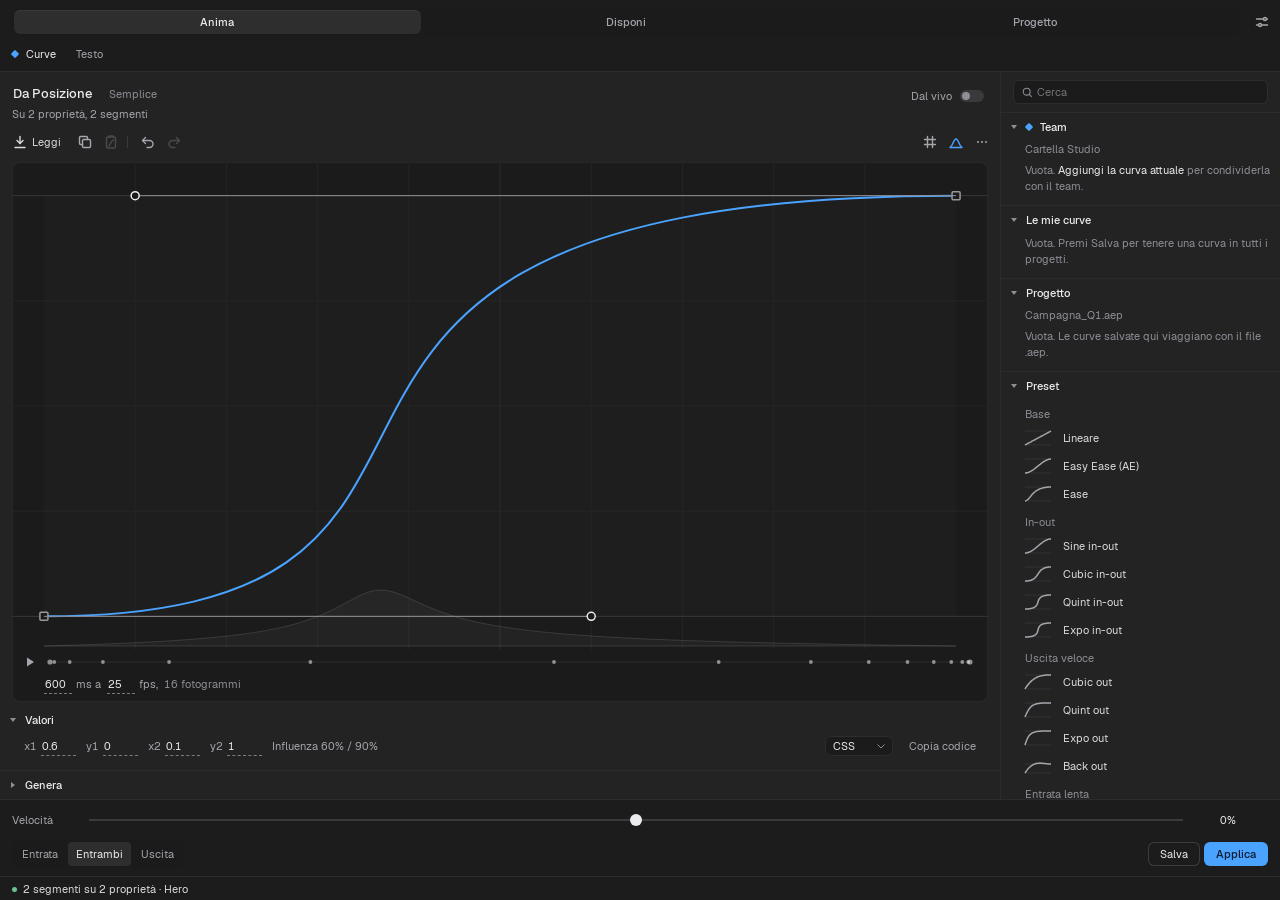
==== panel.html @ 7827f0fb "Motion Tools 2.35.0: sorgente nel repository e release automatica - Sorgente completo del pannello (" ====
<!DOCTYPE html>
<html lang="it">
<head>
  <meta charset="utf-8">
  <meta name="viewport" content="width=device-width, initial-scale=1">
  <title>Motion Tools</title>
  <link rel="stylesheet" href="css/style.css">
</head>
<body>
  <div class="app no-keys no-layers an-none" id="app">

    <!-- Schede -->
    <header class="topbar">
    <div class="groupseg" role="tablist" aria-label="Gruppi di strumenti">
      <button type="button" role="tab" data-gsel="anima">Anima</button>
      <button type="button" role="tab" data-gsel="disponi">Disponi</button>
      <button type="button" role="tab" data-gsel="progetto">Progetto</button>
    </div>
    <button class="ibtn tsettings" type="button" data-act="settings" aria-label="Impostazioni e aggiornamenti" data-tip="Impostazioni e aggiornamenti"><svg viewBox="0 0 16 16"><path d="M2.5 5h7M12.5 5h1M2.5 11h2M7.5 11h6"/><circle class="ring" cx="11" cy="5" r="1.5"/><circle class="ring" cx="6" cy="11" r="1.5"/></svg></button>
    </header>
    <nav class="tabs subtabs" role="tablist">
      <button class="tab is-on" role="tab" data-view="curve" data-group="anima" data-tip="Curve di easing: disegna, salva e applica ai keyframe"><svg viewBox="0 0 16 16" aria-hidden="true"><path d="M2.5 13.5C6 13.5 6.5 2.5 13.5 2.5"/><circle cx="2.5" cy="13.5" r="1.2"/><circle cx="13.5" cy="2.5" r="1.2"/></svg><span>Curve</span></button>
      <button class="tab" role="tab" data-view="text" data-group="anima" data-tip="Animazioni del testo: preset dal vivo da scegliere e modificare"><svg viewBox="0 0 16 16" aria-hidden="true"><path d="M3 3.5h10M8 3.5v10M6 13.5h4"/></svg><span>Testo</span></button>
      <button class="tab tab-lib" role="tab" data-view="library" data-group="anima" data-tip="Le tue curve, quelle del progetto e i preset"><svg viewBox="0 0 16 16" aria-hidden="true"><rect x="2.5" y="2.5" width="3" height="11" rx=".6"/><rect x="6.5" y="2.5" width="3" height="11" rx=".6"/><path d="m11 3.2 2.6-.7 2 10.6-2.6.6z"/></svg><span>Libreria</span></button>
      <button class="tab" role="tab" data-view="align" data-group="disponi" data-tip="Punto di ancoraggio, allineamento e distribuzione"><svg viewBox="0 0 16 16" aria-hidden="true"><path d="M2.5 2v12"/><rect x="5" y="3.5" width="8.5" height="3" rx=".6"/><rect x="5" y="9.5" width="5" height="3" rx=".6"/></svg><span>Allinea</span></button>
      <button class="tab" role="tab" data-view="utility" data-group="disponi" data-tip="Righello e misure tra i layer"><svg viewBox="0 0 16 16" aria-hidden="true"><path d="M2.5 10.5 10.5 2.5l3 3-8 8z"/><path d="M5 8l1.2 1.2M7 6l1.2 1.2M9 4l1.2 1.2"/></svg><span>Utility</span></button>
      <button class="tab" role="tab" data-view="repeat" data-group="disponi" data-tip="Ripeti un layer in linea, griglia o cerchio, con falloff e stagger"><svg viewBox="0 0 16 16" aria-hidden="true"><rect x="2.5" y="2.5" width="4" height="4" rx=".8"/><rect x="9.5" y="2.5" width="4" height="4" rx=".8"/><rect x="2.5" y="9.5" width="4" height="4" rx=".8"/><rect x="9.5" y="9.5" width="4" height="4" rx=".8"/></svg><span>Cloner</span></button>
      <button class="tab" role="tab" data-view="audit" data-group="progetto" data-tip="Analisi della timeline: dove si concentrano keyframe e movimento"><svg viewBox="0 0 16 16" aria-hidden="true"><path d="M2.5 13.5h11"/><path d="M4.5 11V8M8 11V4M11.5 11V6.5"/></svg><span>Analisi</span></button>
      <button class="tab" role="tab" data-view="notes" data-group="progetto" data-tip="Note sulla timeline, con la firma di chi le scrive"><svg viewBox="0 0 16 16" aria-hidden="true"><path d="M3.5 2.5h9v8l-3 3h-6z"/><path d="M9.5 13.5v-3h3M6 6h4M6 8.5h2.5"/></svg><span>Note</span></button>
      <button class="tab" role="tab" data-view="team" data-group="progetto" data-tip="Libreria condivisa con il team: palette, animazioni di testo, curve e liste"><svg viewBox="0 0 16 16" aria-hidden="true"><circle cx="6" cy="5.5" r="2.2"/><path d="M2 13.5c.4-2.4 2-3.6 4-3.6s3.6 1.2 4 3.6"/><circle cx="11.5" cy="6" r="1.7"/><path d="M11 9.6c1.6 0 2.7 1 3 3"/></svg><span>Team</span></button>
    </nav>
    <div class="updbanner" id="updBanner" role="status" hidden>
      <div class="updtext"><strong id="updTitle"></strong><span id="updSub"></span></div>
      <button class="btn ghost" id="updLater" type="button">Dopo</button>
      <button class="btn primary" id="updGo" type="button">Ricarica</button>
    </div>

    <main class="body">

      <!-- ============================================================ CURVE -->
      <section class="view view-curve is-on" data-view="curve">
        <div class="chead">
          <div class="chead-txt">
            <div class="chead-name"><input class="curvename" id="curveName" value="Nuova curva" aria-label="Nome della curva" spellcheck="false" data-tip="Nome della curva"><span class="kind" id="curveKind">Semplice</span></div>
            <div class="chead-sel" id="curveSel">Nessun keyframe selezionato</div>
          </div>
          <button class="ibtn toggle livesw" role="switch" data-act="live" data-tip="Dal vivo: mentre modifichi la curva, i keyframe selezionati cambiano subito, senza premere Applica" aria-pressed="false"><span>Dal vivo</span><i class="switch" aria-hidden="true"></i></button>
        </div>
        <div class="cbar">
          <button class="ibtn ibtn-label" data-act="read" data-tip="Leggi la curva dai keyframe selezionati"><svg viewBox="0 0 16 16"><path d="M8 2.5v7"/><path d="m5 6.5 3 3 3-3"/><path d="M3 13.5h10"/></svg><span>Leggi</span></button>
          <button class="ibtn" data-act="copy-keys" data-tip="Copia la curva dai keyframe selezionati"><svg viewBox="0 0 16 16"><rect x="5.5" y="5.5" width="8" height="8" rx="1.2"/><path d="M10.5 5.5V3.7a1.2 1.2 0 0 0-1.2-1.2H3.7a1.2 1.2 0 0 0-1.2 1.2v5.6a1.2 1.2 0 0 0 1.2 1.2h1.8"/></svg></button>
          <button class="ibtn" data-act="paste-keys" data-tip="Incolla sui keyframe selezionati la curva copiata" disabled><svg viewBox="0 0 16 16"><rect x="3.5" y="3" width="9" height="11" rx="1.2"/><path d="M6 3V2h4v1"/><path d="M5.5 12c2 0 2.5-6 5-6"/></svg></button>
          <i class="vsep"></i>
          <button class="ibtn" data-act="undo" data-tip="Annulla nella curva (Cmd+Z dopo un clic nel grafico)"><svg viewBox="0 0 16 16"><path d="M5.5 3.5 2.5 6.5l3 3"/><path d="M3 6.5h6.5a3.5 3.5 0 0 1 0 7H7"/></svg></button>
          <button class="ibtn" data-act="redo" data-tip="Ripeti nella curva"><svg viewBox="0 0 16 16"><path d="m10.5 3.5 3 3-3 3"/><path d="M13 6.5H6.5a3.5 3.5 0 0 0 0 7H9"/></svg></button>
          <span class="grow"></span>
          <button class="ibtn toggle" data-act="snap" data-tip="Aggancia alla griglia" aria-pressed="false"><svg viewBox="0 0 16 16"><path d="M2.5 5.5h11M2.5 10.5h11M5.5 2.5v11M10.5 2.5v11"/></svg></button>
          <button class="ibtn toggle is-on" data-act="speed" data-tip="Mostra il profilo di velocità" aria-pressed="true"><svg viewBox="0 0 16 16"><path d="M2 13.5h12"/><path d="M2.5 13c2-.5 3-8 5.5-8s3.5 7.5 5.5 8"/></svg></button>
          <button class="ibtn" data-act="curve-more" aria-label="Altre azioni sulla curva" data-tip="Incolla da testo, maniglie automatiche, inverti, aiuto"><svg viewBox="0 0 16 16"><circle cx="4" cy="8" r="1"/><circle cx="8" cy="8" r="1"/><circle cx="12" cy="8" r="1"/></svg></button>
          <button class="ibtn help in-more" tabindex="-1" data-tip="Trascina punti e maniglie. Doppio clic sulla curva aggiunge un punto, doppio clic su un punto lo toglie. Alt spezza le maniglie, Shift vincola il movimento, la rotella ingrandisce in verticale."><svg viewBox="0 0 16 16"><circle class="ring" cx="8" cy="8" r="5.75"/><path d="M6.4 6.4a1.7 1.7 0 1 1 2.3 1.6c-.5.2-.7.6-.7 1.1"/><circle cx="8" cy="11.2" r=".7"/></svg></button>
          <button class="ibtn in-more" data-act="paste-curve" data-tip="Incolla curva da testo (JSON di Motion Lab o x1, y1, x2, y2)"><svg viewBox="0 0 16 16"><path d="M6 2.5c-1.5 0-2 .7-2 2v2c0 .9-.5 1.5-1.5 1.5 1 0 1.5.6 1.5 1.5v2c0 1.3.5 2 2 2"/><path d="M10 2.5c1.5 0 2 .7 2 2v2c0 .9.5 1.5 1.5 1.5-1 0-1.5.6-1.5 1.5v2c0 1.3-.5 2-2 2"/></svg></button>
          <button class="ibtn in-more" data-act="smooth" data-tip="Maniglie automatiche"><svg viewBox="0 0 16 16"><path d="M2 12.5c3.5 0 3.5-9 6-9s2.5 9 6 9"/></svg></button>
          <button class="ibtn in-more" data-act="invert" data-tip="Scambia entrata e uscita"><svg viewBox="0 0 16 16"><path d="M2.5 12.5c5 0 6-9 11-9"/><path d="M11 12.5h2.5V10"/><path d="M5 3.5H2.5V6"/></svg></button>
        </div>

        <div class="graphcard">
          <div class="graphwrap">
            <div class="graph-host" id="graph"></div>
            <div class="emptystate" id="emptyCurve">
            <svg viewBox="0 0 40 16" aria-hidden="true"><path class="k" d="M4 8l4-4 4 4-4 4z"/><path class="k" d="M28 8l4-4 4 4-4 4z"/><path class="d" d="M13 8h14"/></svg>
            <strong>Seleziona due o più keyframe</strong>
            <span>nella timeline, sulla stessa proprietà</span>
            <button class="link" data-act="edit-anyway">Disegna comunque</button>
          </div>
          </div>
          <div class="spacing" id="spacing">
            <button class="ibtn" data-act="play" id="playBtn" data-tip="Anteprima del movimento"><svg viewBox="0 0 16 16"><path class="fill" d="M5 3.5v9l7-4.5z"/></svg></button>
            <svg id="spacingSvg" data-tip="Un punto per frame: dove si stringono il movimento rallenta, in arancio supera il valore finale"></svg>
          </div>
          <div class="spacecap">
            <input id="durMs" type="number" min="50" max="10000" step="10" value="600" data-tip="Durata, presa dai keyframe selezionati" aria-label="Durata in millisecondi"><span class="unit">ms a</span>
            <input id="fps" type="number" min="1" max="120" step="1" value="25" data-tip="Frame al secondo" aria-label="Frame al secondo"><span class="unit">fps,</span>
            <span id="frameCount">16 fotogrammi</span>
          </div>
        </div>

        <div class="secs">
          <details class="sec" data-sec="curve" open>
            <summary>Valori</summary>
            <div class="sec-body">
              <div class="inspector" id="inspector"></div>
            </div>
          </details>

          <details class="sec" id="gens" data-sec="gen">
            <summary>Genera</summary>
            <div class="sec-body">
              <div class="seg gen-tabs" role="tablist">
                <button class="chip" data-gen="over" data-tip="Supera di poco il valore finale e torna, una volta sola">Overshoot</button>
                <button class="chip is-on" data-gen="spring" data-tip="Supera il valore finale e oscilla fino a fermarsi">Elastico</button>
                <button class="chip" data-gen="bounce" data-tip="Cade sul valore finale e rimbalza">Rimbalzo</button>
                <button class="chip" data-gen="antic" data-tip="Carica all'indietro, scatta e supera di poco l'arrivo">Anticipo</button>
              </div>
              <div class="gen-body" id="genBody"></div>
            </div>
          </details>
        </div>
      </section>

      <!-- ========================================================== LIBRERIA -->
      <aside class="view view-library" data-view="library">
        <div class="libsearch">
          <svg viewBox="0 0 16 16" aria-hidden="true"><circle cx="7" cy="7" r="4.25"/><path d="m10.25 10.25 3 3"/></svg>
          <input id="search" type="search" placeholder="Cerca" aria-label="Cerca curve">
        </div>
        <div class="libscroll" id="libScroll">
          <details class="libsec brand" id="secBrand" data-sec="lib-brand" open>
            <summary>
              <span class="dot"></span><span class="ltitle" id="brandTitle">Brand</span>
              <button class="ibtn" data-act="brandmenu" data-tip="Libreria, cartella condivisa, blocco"><svg viewBox="0 0 16 16"><circle cx="3.5" cy="8" r="1.1"/><circle cx="8" cy="8" r="1.1"/><circle cx="12.5" cy="8" r="1.1"/></svg></button>
            </summary>
            <p class="libsub" id="brandSub"></p>
            <div class="liblist" id="listBrand"></div>
          </details>
          <details class="libsec" id="secUser" data-sec="lib-user" open>
            <summary>
              <span class="ltitle">Le mie curve</span>
              <button class="ibtn" data-act="usermenu" data-tip="Esporta e importa"><svg viewBox="0 0 16 16"><circle cx="3.5" cy="8" r="1.1"/><circle cx="8" cy="8" r="1.1"/><circle cx="12.5" cy="8" r="1.1"/></svg></button>
            </summary>
            <div class="liblist" id="listUser"></div>
          </details>
          <details class="libsec" id="secProject" data-sec="lib-project" open>
            <summary>
              <span class="ltitle">Progetto</span>
              <button class="ibtn" data-act="projectmenu" data-tip="Opzioni delle curve del progetto"><svg viewBox="0 0 16 16"><circle cx="3.5" cy="8" r="1.1"/><circle cx="8" cy="8" r="1.1"/><circle cx="12.5" cy="8" r="1.1"/></svg></button>
            </summary>
            <p class="libsub" id="projectSub"></p>
            <div class="liblist" id="listProject"></div>
          </details>
          <details class="libsec" id="secPreset" data-sec="lib-preset" open>
            <summary><span class="ltitle">Preset</span></summary>
            <div class="liblist" id="listPreset"></div>
          </details>
        </div>
      </aside>

      <!-- ============================================================ ALLINEA -->
      <section class="view view-align" data-view="align">
        <div class="secs" id="alignWrap">
          <details class="sec needs-layers" data-sec="anchor" open>
            <summary>Punto di ancoraggio</summary>
            <div class="sec-body">
              <div class="anchorgrid" id="anchorGrid" role="group" aria-label="Posizione del punto di ancoraggio"></div>
            </div>
          </details>
          <details class="sec needs-layers" data-sec="align" open>
            <summary>Allinea</summary>
            <div class="sec-body">
              <div class="prow">
                <span class="plabel">Rispetto a</span>
                <div class="seg" id="alignTarget" role="radiogroup">
                  <button data-target="comp" class="is-on" role="radio" data-tip="Bordi e centro della composizione">Composizione</button>
                  <button data-target="selection" role="radio" data-tip="I layer selezionati tra loro">Selezione</button>
                </div>
              </div>
              <div class="prow">
                <span class="plabel">Come gruppo</span>
                <label class="check" data-tip="I layer selezionati si spostano insieme, come un blocco: le distanze tra loro restano uguali. Con Selezione, ogni gruppo salvato fa da blocco"><input type="checkbox" id="alignGroup"><span>Mantieni le distanze</span></label>
              </div>
              <div class="prow">
                <span class="plabel">Gruppi</span>
                <span class="groups" id="groupList"></span>
                <button class="btn sm" data-act="group-new" data-tip="Salva i layer selezionati come gruppo, per riselezionarli e allinearli come un blocco">Crea gruppo</button>
              </div>
              <div class="tools">
                <button class="tbtn" data-align="left" data-tip="Allinea a sinistra"><svg viewBox="0 0 20 20"><path class="g" d="M3.5 2.5v15"/><rect x="6" y="5" width="10" height="3.5" rx=".75"/><rect x="6" y="11.5" width="6" height="3.5" rx=".75"/></svg></button>
                <button class="tbtn" data-align="hcenter" data-tip="Centra in orizzontale"><svg viewBox="0 0 20 20"><path class="g" d="M10 2.5v15"/><rect x="4" y="5" width="12" height="3.5" rx=".75"/><rect x="6.5" y="11.5" width="7" height="3.5" rx=".75"/></svg></button>
                <button class="tbtn" data-align="right" data-tip="Allinea a destra"><svg viewBox="0 0 20 20"><path class="g" d="M16.5 2.5v15"/><rect x="4" y="5" width="10" height="3.5" rx=".75"/><rect x="8" y="11.5" width="6" height="3.5" rx=".75"/></svg></button>
                <i class="vsep"></i>
                <button class="tbtn" data-align="top" data-tip="Allinea in alto"><svg viewBox="0 0 20 20"><path class="g" d="M2.5 3.5h15"/><rect x="5" y="6" width="3.5" height="10" rx=".75"/><rect x="11.5" y="6" width="3.5" height="6" rx=".75"/></svg></button>
                <button class="tbtn" data-align="vcenter" data-tip="Centra in verticale"><svg viewBox="0 0 20 20"><path class="g" d="M2.5 10h15"/><rect x="5" y="4" width="3.5" height="12" rx=".75"/><rect x="11.5" y="6.5" width="3.5" height="7" rx=".75"/></svg></button>
                <button class="tbtn" data-align="bottom" data-tip="Allinea in basso"><svg viewBox="0 0 20 20"><path class="g" d="M2.5 16.5h15"/><rect x="5" y="4" width="3.5" height="10" rx=".75"/><rect x="11.5" y="8" width="3.5" height="6" rx=".75"/></svg></button>
                <i class="vsep"></i>
                <button class="tbtn" data-align="center" data-tip="Centra nella composizione"><svg viewBox="0 0 20 20"><path class="g" d="M10 2.5v15M2.5 10h15"/><rect x="7.25" y="7.25" width="5.5" height="5.5" rx=".5"/></svg></button>
              </div>
            </div>
          </details>
          <details class="sec needs-layers" data-sec="dist" open>
            <summary>Distribuisci</summary>
            <div class="sec-body">
              <div class="tools">
                <button class="tbtn" data-dist="h" data-tip="Stessa distanza orizzontale tra i centri (almeno tre layer)"><svg viewBox="0 0 20 20"><path class="g" d="M2.5 3v14M17.5 3v14"/><rect x="5" y="6" width="2.5" height="8" rx=".6"/><rect x="8.75" y="6" width="2.5" height="8" rx=".6"/><rect x="12.5" y="6" width="2.5" height="8" rx=".6"/></svg></button>
                <button class="tbtn" data-dist="v" data-tip="Stessa distanza verticale tra i centri (almeno tre layer)"><svg viewBox="0 0 20 20"><path class="g" d="M3 2.5h14M3 17.5h14"/><rect x="6" y="5" width="8" height="2.5" rx=".6"/><rect x="6" y="8.75" width="8" height="2.5" rx=".6"/><rect x="6" y="12.5" width="8" height="2.5" rx=".6"/></svg></button>
              </div>
            </div>
          </details>
          <details class="sec" data-sec="guides" open>
            <summary>Guide</summary>
            <div class="sec-body" id="gBody"></div>
          </details>
        </div>
        <div class="emptystate" id="emptyAlign">
          <svg viewBox="0 0 40 16" aria-hidden="true"><rect class="d" x="9" y="2" width="22" height="12" rx="1.5"/><circle class="k" cx="20" cy="8" r="2"/></svg>
          <strong>Seleziona uno o più layer</strong>
        </div>
      </section>

      <!-- ============================================================ UTILITY -->
      <section class="view view-utility" data-view="utility">
        <div class="secs" id="utilWrap">
          <details class="sec" data-sec="cartelle" open>
            <summary>Cartelle NEW e OLD</summary>
            <div class="sec-body">
              <div class="prow">
                <span class="plabel">Vecchia</span>
                <span class="pval"><input id="consOld" type="text" value="OLD" data-tip="Nome della cartella da svuotare"></span>
              </div>
              <div class="prow">
                <span class="plabel">Nuova</span>
                <span class="pval"><input id="consNew" type="text" value="NEW" data-tip="Nome della cartella dove portare gli elementi"></span>
              </div>
              <p class="hint">Sposta nella cartella nuova gli elementi usati dalla comp attiva, anche dentro le precomp, che si trovano nella vecchia. Non cancella niente: la vecchia la elimini tu.</p>
              <div class="btnrow"><button class="btn" data-act="consolida">Sposta gli elementi</button></div>
            </div>
          </details>
          <details class="sec needs-layers" data-sec="comp" open>
            <summary>Composizione</summary>
            <div class="sec-body">
              <div class="prow">
                <span class="plabel">Margine</span>
                <span class="pval"><input id="fitMargin" type="number" min="0" max="2000" step="1" value="0" data-tip="Spazio in più attorno al contenuto"><span class="unit">px</span></span>
              </div>
              <div class="prow">
                <span class="plabel">Keyframe</span>
                <label class="check" data-tip="Con un layer: posizione, scala, rotazione e opacità restano sul layer della precomposizione nella composizione, il contenuto dentro resta fermo e centrato"><input type="checkbox" id="precompOuter"><span>Sul layer della precomposizione</span></label>
              </div>
              <div class="btnrow">
                <button class="btn" data-act="precomp-fit" data-tip="Sposta i layer selezionati con i loro keyframe in una precomposizione grande quanto il contenuto, per tutta la durata dell'animazione. Nella composizione non si sposta nulla">Precomponi e ritaglia</button>
                <button class="btn" data-act="comp-fit" data-tip="Ridimensiona la composizione attorno ai layer selezionati, come sono in questo frame. Tutti i layer si spostano insieme, così nulla cambia posizione rispetto al contenuto">Adatta la composizione</button>
              </div>
            </div>
          </details>
          <details class="sec needs-layers" data-sec="ruler" open>
            <summary>Righello</summary>
            <div class="sec-body">
              <div class="ruler"><svg id="rulerSvg" role="img" aria-label="Schema delle distanze"></svg></div>
              <div class="rulerdata" id="rulerData"></div>
            </div>
          </details>
          <details class="sec" data-sec="copy" open>
            <summary>Copia e incolla</summary>
            <div class="sec-body" id="cpBody"></div>
          </details>
          <details class="sec" data-sec="offset" open>
            <summary>Sposta animazione</summary>
            <div class="sec-body" id="ofBody"></div>
          </details>
          <details class="sec" data-sec="stagger" open>
            <summary>Sfalsa layer</summary>
            <div class="sec-body" id="stBody"></div>
          </details>
          <details class="sec" data-sec="lists" open>
            <summary>Liste</summary>
            <div class="sec-body" id="liBody"></div>
          </details>
        </div>
        <div class="emptystate" id="emptyUtil">
          <svg viewBox="0 0 40 16" aria-hidden="true"><rect class="k" x="2" y="4" width="8" height="8" rx="1"/><rect class="k" x="30" y="4" width="8" height="8" rx="1"/><path class="d" d="M12 8h16"/></svg>
          <strong>Seleziona uno o due layer</strong>
          <span>due per lo spazio tra loro, uno per i bordi</span>
        </div>
      </section>

      <!-- ============================================================= REPEAT -->
      <section class="view view-repeat" data-view="repeat">
        <div class="secs" id="repWrap">

          <!-- Nuovo Cloner: si apre quando sono selezionati dei layer -->
          <div id="repCreate">
            <details class="sec" data-sec="rep-new" open>
              <summary>Nuovo Cloner</summary>
              <div class="sec-body" id="repNewBody"></div>
            </details>
            <div class="actionrow"><button class="btn primary" data-act="rep-create" data-tip="Crea il controllo e le copie dei layer selezionati">Crea Cloner</button></div>
          </div>

          <!-- Modifica: si apre quando è selezionato un Cloner o una sua copia -->
          <div id="repEdit" hidden>
            <div class="rephead">
              <svg viewBox="0 0 16 16" aria-hidden="true"><rect x="2" y="2" width="5" height="5" rx="1"/><rect x="9" y="2" width="5" height="5" rx="1" opacity=".6"/><rect x="2" y="9" width="5" height="5" rx="1" opacity=".6"/><rect x="9" y="9" width="5" height="5" rx="1" opacity=".3"/></svg>
              <strong id="repName">Cloner</strong>
              <span class="repmeta" id="repMeta"></span>
              <span class="grow"></span>
              <button class="ibtn" data-act="rep-refresh" data-tip="Rileggi il Cloner da After Effects"><svg viewBox="0 0 16 16"><path d="M12.5 8a4.5 4.5 0 1 1-1.3-3.2M12.5 2.5v3h-3"/></svg></button>
              <button class="btn sm" data-act="rep-new" data-tip="Crea un altro Cloner dai layer selezionati">Nuovo</button>
              <button class="btn sm" data-act="rep-recipe" data-tip="Animazioni pronte: cascata, pop casuale, onda, anello 3D">Animazioni</button>
              <button class="ibtn" data-act="rep-menu" data-tip="Seleziona controllo o copie, elimina"><svg viewBox="0 0 16 16"><circle cx="3.5" cy="8" r="1.1"/><circle cx="8" cy="8" r="1.1"/><circle cx="12.5" cy="8" r="1.1"/></svg></button>
            </div>
            <details class="sec" data-sec="rep-dist" open>
              <summary>Distribuzione</summary>
              <div class="sec-body" id="repDistBody"></div>
            </details>
            <details class="sec" data-sec="rep-fall" open>
              <summary>Falloff
                <span class="grow"></span>
                <button class="ibtn sm" data-act="rep-add-fall" data-tip="Aggiungi un falloff alla composizione"><svg viewBox="0 0 16 16"><path d="M8 3.5v9M3.5 8h9"/></svg></button>
              </summary>
              <div class="sec-body" id="repFallBody"></div>
            </details>
            <details class="sec" data-sec="rep-lists" open>
              <summary>Colori e testi</summary>
              <div class="sec-body" id="repListBody"></div>
            </details>
            <details class="sec" data-sec="rep-beh" open>
              <summary>Comportamenti
                <span class="grow"></span>
                <button class="ibtn sm" data-act="rep-add-beh" data-tip="Aggiungi un comportamento: Stagger, Casuale, Rumore, Oscillatore, Valore o Lista"><svg viewBox="0 0 16 16"><path d="M8 3.5v9M3.5 8h9"/></svg></button>
              </summary>
              <div class="sec-body" id="repBehBody"></div>
            </details>
            <details class="sec" data-sec="rep-tr">
              <summary>Trasforma</summary>
              <div class="sec-body" id="repTrBody"></div>
            </details>
            <details class="sec" data-sec="rep-src">
              <summary>Input</summary>
              <div class="sec-body" id="repSrcBody"></div>
            </details>
          </div>
        </div>
        <div class="emptystate" id="emptyRepeat">
          <svg viewBox="0 0 40 16" aria-hidden="true"><rect class="k" x="3" y="4" width="8" height="8" rx="1"/><rect class="k o2" x="16" y="4" width="8" height="8" rx="1"/><rect class="k o3" x="29" y="4" width="8" height="8" rx="1"/></svg>
          <strong>Seleziona i layer da ripetere</strong>
          <span>o il controllo di un Cloner per modificarlo</span>
        </div>
      </section>

      <!-- =========================================================== ANALISI -->
      <section class="view view-audit" data-view="audit">
        <div class="anhead">
          <strong id="anComp">Analisi della timeline</strong>
          <span class="repmeta" id="anMeta"></span>
          <span class="grow"></span>
          <button class="btn sm" data-act="analyze" data-tip="Rianalizza la composizione attiva">Aggiorna</button>
        </div>
        <div class="secs" id="anWrap">
          <details class="sec" data-sec="an-chart" open>
            <summary>Ritmo</summary>
            <div class="sec-body">
              <div class="chart" id="anChart"><svg id="anSvg" role="img" aria-label="Keyframe e movimento nel tempo"></svg><div class="chart-tip" id="anTip" hidden></div></div>
              <div class="legend2"><span><i class="lk"></i>Keyframe</span><span><i class="lm"></i>Movimento</span><span class="faint">Clic sul grafico per spostare l'indicatore del tempo</span></div>
            </div>
          </details>
          <details class="sec" data-sec="an-stats" open>
            <summary>Panoramica</summary>
            <div class="sec-body"><div class="stats" id="anStats"></div></div>
          </details>
          <details class="sec" data-sec="an-peaks" open>
            <summary>Momenti più intensi</summary>
            <div class="sec-body"><div class="list" id="anPeaks"></div></div>
          </details>
          <details class="sec" data-sec="an-layers" open>
            <summary>Layer più animati</summary>
            <div class="sec-body"><div class="list" id="anLayers"></div></div>
          </details>
          <details class="sec" data-sec="an-ease" open>
            <summary>Easing</summary>
            <div class="sec-body">
              <div id="anEase"></div>
              <div class="btnrow"><button class="btn" data-act="select-linear" data-tip="Seleziona nella timeline i keyframe lineari, per sistemarli con una curva">Seleziona i lineari</button></div>
            </div>
          </details>
        </div>
        <div class="emptystate" id="emptyAn">
          <svg viewBox="0 0 40 16" aria-hidden="true"><path class="d" d="M2 14h36"/><rect class="k" x="5" y="9" width="3" height="5"/><rect class="k" x="11" y="5" width="3" height="9"/><rect class="k o2" x="17" y="7" width="3" height="7"/><rect class="k" x="23" y="2" width="3" height="12"/><rect class="k o3" x="29" y="10" width="3" height="4"/></svg>
          <strong>Apri una composizione</strong>
          <span>e premi Aggiorna per analizzarla</span>
        </div>
      </section>
      <!-- ============================================================= TESTO -->
      <section class="view view-text" data-view="text">
        <div class="anhead">
          <strong id="txSel">Seleziona un layer di testo</strong>
          <span class="grow"></span>
          <button class="btn sm" data-act="tx-fromlayer" data-tip="Salva come preset l’animazione del layer selezionato, anche se l’hai fatta a mano in After Effects">Salva come preset</button>
          <button class="btn sm" data-act="tx-import" data-tip="Carica un’animazione da un file .json, anche una che ti ho preparato">Importa</button>
          <button class="btn sm" data-act="tx-remove" data-tip="Toglie l’animazione di Motion Tools dai layer di testo selezionati">Togli</button>
          <button class="btn sm primary" data-act="tx-apply" data-tip="Applica l’animazione ai layer di testo selezionati">Applica</button>
        </div>
        <div class="secs" id="txWrap">
          <details class="sec" data-sec="tx-gal" open>
            <summary>Animazioni</summary>
            <div class="sec-body" id="txGal"></div>
          </details>
          <details class="sec" data-sec="tx-edit" open>
            <summary>Modifica <span class="faint" id="txEditName"></span></summary>
            <div class="sec-body" id="txEdit"><p class="hint">Scegli un’animazione qui sopra per modificarla.</p></div>
          </details>
        </div>
      </section>

      <!-- ============================================================== NOTE -->
      <section class="view view-notes" data-view="notes">
        <div class="secs" id="ntWrap">
          <details class="sec" data-sec="nt-rhythm" open>
            <summary>Ritmo della comp</summary>
            <div class="sec-body">
              <div class="chart ntchart"><svg id="ntSvg" role="img" aria-label="Ritmo della composizione con marcatori collegati e note"></svg><p class="ntempty">Premi Aggiorna per leggere il ritmo della comp.</p></div>
              <div class="legend2"><span><i class="lk"></i>Keyframe</span><span><i class="lm"></i>Movimento</span><span><i class="ln"></i>Note</span><span class="grow"></span><button class="btn sm ghost" data-act="analyze" data-tip="Rileggi keyframe e movimento della comp aperta">Aggiorna</button></div>
            </div>
          </details>
          <details class="sec" data-sec="nt-new" open>
            <summary>Nuova nota</summary>
            <div class="sec-body" id="ntNew"></div>
          </details>
          <details class="sec" data-sec="nt-sync" open>
            <summary>Marcatori collegati</summary>
            <div class="sec-body">
              <label class="check" data-tip="Spento di default: con l’opzione accesa, le comp nuove dentro la principale ricevono i marcatori da sole. Con molte comp può rallentare After Effects, quindi conviene tenerla spenta e usare Riallinea quando serve."><input type="checkbox" id="syncAutoOn"><span>Aggiungi in automatico alle comp nuove</span></label>
              <div id="ntSync"></div>
            </div>
          </details>
          <details class="sec" data-sec="nt-list" open>
            <summary>Note <span class="faint" id="ntCount"></span></summary>
            <div class="sec-body" id="ntList"></div>
          </details>
        </div>
      </section>

      <!-- ============================================================== TEAM -->
      <section class="view view-team" data-view="team">
        <div class="anhead">
          <strong id="tmName">Team</strong>
          <span class="repmeta" id="tmFolder"></span>
          <span class="grow"></span>
          <button class="btn sm" data-act="tm-folder" data-tip="Scegli la cartella condivisa (Drive, Dropbox, server) dove il team tiene la libreria">Cartella…</button>
          <button class="ibtn" data-act="tm-menu" data-tip="Altre azioni"><svg viewBox="0 0 16 16"><circle cx="3.5" cy="8" r="1.1"/><circle cx="8" cy="8" r="1.1"/><circle cx="12.5" cy="8" r="1.1"/></svg></button>
        </div>
        <div class="secs" id="tmWrap">
          <details class="sec" data-sec="tm-colors" open><summary>Palette</summary><div class="sec-body" id="tmColors"></div></details>
          <details class="sec" data-sec="tm-text" open><summary>Animazioni di testo</summary><div class="sec-body" id="tmText"></div></details>
          <details class="sec" data-sec="tm-curves" open><summary>Curve</summary><div class="sec-body" id="tmCurves"></div></details>
          <details class="sec" data-sec="tm-lists" open><summary>Liste</summary><div class="sec-body" id="tmLists"></div></details>
        </div>
      </section>
    </main>

    <!-- ============================================== AZIONI SUI KEYFRAME -->
    <footer class="foot">
      <div class="prow speedbar is-disabled" id="speedbar">
        <span class="plabel" data-tip="Tutto a sinistra: velocità costante (curva lineare). Al centro: l'easing di partenza. Tutto a destra: centro più rapido possibile. I keyframe non si spostano e non se ne creano">Velocità</span>
        <div class="speedtrack">
          <span class="speedzero"></span>
          <span class="speedfill" id="speedFill"></span>
          <input id="speed" type="range" min="-100" max="100" step="5" value="0" disabled>
        </div>
        <output id="speedOut" class="speedout">0%</output>
        <button class="ibtn sm speedreset" data-act="speed-reset" data-tip="Torna all'easing di partenza"><svg viewBox="0 0 16 16"><path d="M3 8a5 5 0 1 0 1.5-3.5"/><path d="M3 2.5v3h3"/></svg></button>
      </div>
      <p class="speednote" id="speedNote"></p>
      <div class="applyrow">
        <div class="seg" id="modeSeg" role="radiogroup" aria-label="Lato dell'easing">
          <button data-mode="in" role="radio" data-tip="Solo l'arrivo sul keyframe">Entrata</button>
          <button data-mode="both" role="radio" class="is-on" data-tip="Partenza e arrivo">Entrambi</button>
          <button data-mode="out" role="radio" data-tip="Solo la partenza dal keyframe">Uscita</button>
        </div>
        <span class="grow"></span>
        <div class="savebtns">
          <button class="btn" data-act="save-user" data-tip="Salva nelle mie curve">Salva</button>

        </div>
        <button class="btn primary" data-act="apply" data-tip="Applica ai keyframe selezionati (Invio)">Applica</button>
      </div>
    </footer>

    <!-- Barra di stato, come il pannello Info -->
    <div class="status" id="status">
      <span class="selinfo" id="selinfo">Nessun keyframe selezionato</span>
      <span class="toast" id="toast" role="status" aria-live="polite"></span>
    </div>

    <div class="tip" id="tip" role="tooltip" hidden></div>
    <div class="menu" id="menu" role="menu" hidden></div>
    <div class="modal" id="modal" hidden></div>
  </div>

  <script src="js/build.js"></script>
  <script src="js/CSInterface.js"></script>
  <script src="js/core.js"></script>
  <script src="js/editor.js"></script>
  <script src="js/update.js"></script>
  <script src="js/app.js"></script>
</body>
</html>
---- css/style.css ----
/*
 * Motion Tools · interfaccia
 * Pensata per stare accanto ai pannelli di After Effects: stessi grigi, stessa
 * densità, valori blu trascinabili, sezioni a scomparsa come in Controlli effetti.
 * I grigi vengono ricalcolati da app.js sul tema reale dell'utente.
 */

@font-face { font-family: "Geist"; src: url("fonts/Geist-Regular.woff2") format("woff2"); font-weight: 400; font-display: block; }
@font-face { font-family: "Geist"; src: url("fonts/Geist-Medium.woff2") format("woff2"); font-weight: 500 700; font-display: block; }

:root {
  --bg: #232323;          /* fondo del pannello (ricalcolato sul tema di After Effects) */
  --bar: #1c1c1c;         /* barra in alto, fascia delle azioni, barra di stato */
  --well: #1b1b1b;        /* campi, grafico, aree incassate */
  --raised: #2e2e2e;      /* selezione e superfici sopra il fondo */
  --hover: #2a2a2a;       /* righe al passaggio */
  --line: #3a3a3a;        /* bordi */
  --line-soft: #2c2c2c;   /* separatori */
  --text: #dcdce0;
  --strong: #ececef;
  --muted: #a5a5ad;
  --faint: #8e8e97;

  /* Un solo accento: selezione, keyframe, curva, azione principale. #4aa3ff su ogni fondo del pannello
     resta sopra 5:1; il testo sull'accento e' scuro (6,6:1), mai bianco. */
  --accent: #4aa3ff;
  --accent-hi: #6cb8ff;
  --on-accent: #0c1a2e;
  --hot: #ececef;         /* valori trascinabili: bianchi con la sottolineatura tratteggiata */
  --curve: #4aa3ff;
  --curve-soft: rgba(74, 163, 255, 0.14);
  --brand: #4aa3ff;
  --brand-soft: rgba(74, 163, 255, 0.12);
  --over: #e8a35a;
  --danger: #ef6a63;
  --ok: #6fbf8f;

  --r: 6px;
  --row: 24px;
  --font: "Geist", -apple-system, BlinkMacSystemFont, "Segoe UI", system-ui, sans-serif;
  color-scheme: dark;
}

* { box-sizing: border-box; }
html, body { margin: 0; height: 100%; background: var(--bg); color: var(--text); }
body {
  font: 11px/16px var(--font);
  font-variant-numeric: tabular-nums;
  -webkit-font-smoothing: antialiased;
  overflow: hidden;
  user-select: none;
  cursor: default;
}
button, input, select, textarea { font: inherit; color: inherit; }
button { cursor: default; }
:focus { outline: none; }
:focus-visible { outline: 1px solid var(--accent-hi); outline-offset: 0; }
h2, h3, p { margin: 0; }
svg { display: block; }
[hidden] { display: none !important; }
.grow { flex: 1 1 auto; }
.vsep { width: 1px; height: 14px; background: var(--line); margin: 0 3px; flex: none; }

/* ------------------------------------------------------------- struttura -- */

.app {
  height: 100vh;
  display: grid;
  grid-template-rows: auto minmax(0, 1fr) auto auto;
  grid-template-columns: minmax(0, 1fr);
}

/* Schede: testo semplice, sottolineatura sulla scheda attiva */
.tabs {
  display: flex; gap: 0; padding: 0 6px;
  border-bottom: 1px solid var(--line-soft);
  overflow-x: auto; scrollbar-width: none;
}
.tabs::-webkit-scrollbar { display: none; }
.tab {
  position: relative; flex: none; display: inline-flex; align-items: center; gap: 5px;
  background: none; border: 0; padding: 7px 9px 6px;
  color: var(--muted);
}
.tab svg { width: 14px; height: 14px; flex: none; fill: none; stroke: currentColor; stroke-width: 1.3; stroke-linecap: round; stroke-linejoin: round; opacity: .85; }
.tab.is-on svg { opacity: 1; color: var(--accent); }
/* Pannello stretto: restano le icone, il nome compare passandoci sopra */
.tabs.compact .tab { padding: 7px 8px 6px; }
.tabs.compact .tab span { display: none; }
.tabs.compact .tab.is-on span { display: inline; }
.tabs.fade-r { -webkit-mask-image: linear-gradient(90deg, #000 calc(100% - 24px), transparent); }
.tabs.fade-l { -webkit-mask-image: linear-gradient(90deg, transparent, #000 24px); }
.tabs.fade-l.fade-r { -webkit-mask-image: linear-gradient(90deg, transparent, #000 24px, #000 calc(100% - 24px), transparent); }
.groups { display: inline-flex; flex-wrap: wrap; gap: 4px; flex: 1; min-width: 0; }
.gchip { background: var(--well); border: 1px solid #3a3a3a; border-radius: var(--r); padding: 2px 7px; color: var(--text); }
.gchip:hover { border-color: var(--hot); }
.tab:hover { color: var(--text); }
.tab.is-on { color: var(--strong); }
.tab.is-on::after {
  content: ""; position: absolute; left: 8px; right: 8px; bottom: -1px;
  height: 2px; background: var(--accent);
}

.body { min-height: 0; display: grid; grid-template-columns: minmax(0, 1fr); overflow: hidden; }
.view { display: none; min-height: 0; min-width: 0; }
.view.is-on { display: flex; flex-direction: column; }

@media (min-width: 620px) {
  .body { grid-template-columns: minmax(0, 1fr) clamp(200px, 30%, 280px); }
  .tab-lib { display: none; }
  .view-library { display: flex; flex-direction: column; border-left: 1px solid var(--line-soft); grid-column: 2; grid-row: 1; }
  .view-curve, .view-audit, .view-align, .view-utility, .view-repeat, .view-text, .view-team, .view-notes { grid-column: 1; grid-row: 1; }
}
/* Gli strumenti di layout usano tutta la larghezza: libreria e azioni sui keyframe spariscono. */
.app.tools-view .body { grid-template-columns: minmax(0, 1fr); }
.app.tools-view .view-library, .app.tools-view .foot, .app.audit-view .foot { display: none !important; }

/* ---------------------------------------------------- controlli di base -- */

.ibtn {
  width: 24px; height: 22px; flex: none;
  display: inline-grid; place-items: center;
  background: none; border: 0; border-radius: var(--r); color: var(--muted);
}
.ibtn svg { width: 16px; height: 16px; fill: none; stroke: currentColor; stroke-width: 1.25; stroke-linecap: round; stroke-linejoin: round; }
.ibtn svg circle, .ibtn svg .fill { fill: currentColor; stroke: none; }
.ibtn svg circle.ring { fill: none; stroke: currentColor; }
.ibtn.help { color: var(--faint); }
.ibtn:hover { color: var(--strong); background: var(--hover); }
.ibtn:active { background: var(--line-soft); }
.ibtn.toggle.is-on { color: var(--hot); }
.ibtn:disabled { opacity: .3; pointer-events: none; }
.ibtn.sm { width: 20px; height: 20px; }
.ibtn.sm svg { width: 13px; height: 13px; }

.btn {
  height: 22px; padding: 0 10px; flex: none;
  background: var(--raised); border: 1px solid var(--line); border-radius: var(--r);
  color: var(--text); white-space: nowrap;
}
.btn:hover { background: #363636; border-color: #4a4a4a; color: var(--strong); }
.btn:active { background: var(--well); }
.btn.primary { background: var(--accent); border-color: var(--accent); color: #fff; font-weight: 600; padding: 0 14px; }
.btn.primary:hover { background: var(--accent-hi); border-color: var(--accent-hi); }
.btn.danger { color: var(--danger); }
.btn.danger:hover { border-color: var(--danger); }
.btn.brandbtn { color: var(--brand); }
.btn.ghost { background: none; }
.btnpair { display: inline-flex; flex: none; }
.btnpair .btn:first-child { border-radius: var(--r) 0 0 var(--r); }
.btnpair .btn:last-child { border-radius: 0 var(--r) var(--r) 0; margin-left: -1px; }
.btnrow { display: flex; gap: 4px; flex-wrap: wrap; }
.link { background: none; border: 0; padding: 0; color: var(--hot); }
.link:hover { text-decoration: underline; text-underline-offset: 2px; }

/* Controllo segmentato */
.seg {
  display: inline-flex; flex: none;
  background: var(--well); border: 1px solid var(--line-soft); border-radius: var(--r); padding: 1px;
}
.seg button {
  height: 18px; padding: 0 9px; background: none; border: 0; border-radius: 2px; color: var(--muted);
}
.seg button:hover { color: var(--text); }
.seg button.is-on { background: var(--raised); color: var(--strong); box-shadow: 0 0 0 1px var(--line) inset; }
.seg.is-disabled { opacity: .35; pointer-events: none; }

/* Valori numerici: testo blu trascinabile, come in After Effects. Clic per scrivere. */
input[type="number"] {
  -moz-appearance: textfield; appearance: textfield;
  width: 5ch; min-width: 0; height: 18px; padding: 0 2px;
  background: transparent; border: 1px solid transparent; border-radius: 2px;
  color: var(--hot); text-align: left; cursor: ew-resize;
}
input[type="number"]::-webkit-inner-spin-button,
input[type="number"]::-webkit-outer-spin-button { -webkit-appearance: none; margin: 0; }
input[type="number"]:hover { text-decoration: underline dotted; text-underline-offset: 3px; }
input[type="number"]:focus {
  background: var(--well); border-color: var(--accent); color: var(--strong);
  text-decoration: none; cursor: text; user-select: text;
}
input[type="number"]:disabled { color: var(--faint); cursor: default; text-decoration: none; }
body.scrubbing, body.scrubbing * { cursor: ew-resize !important; }
.unit { color: var(--muted); margin: 0 6px 0 0; }

input[type="text"], input[type="search"], input:not([type]), select, textarea {
  height: 20px; padding: 0 6px;
  background: var(--well); border: 1px solid var(--line-soft); border-radius: var(--r);
  color: var(--text);
}
input[type="text"]:focus, input[type="search"]:focus, input:not([type]):focus, textarea:focus { border-color: var(--accent); }
.select { -webkit-appearance: none; appearance: none; padding-right: 18px;
  background: var(--well) url("data:image/svg+xml,%3Csvg xmlns='http://www.w3.org/2000/svg' viewBox='0 0 8 5'%3E%3Cpath d='M.5.5 4 4 7.5.5' fill='none' stroke='%238c8c8c'/%3E%3C/svg%3E") no-repeat right 6px center / 8px 5px; }

.check { display: inline-flex; align-items: center; gap: 5px; color: var(--text); }
.check input {
  -webkit-appearance: none; appearance: none; width: 12px; height: 12px; margin: 0;
  background: var(--well); border: 1px solid #555; border-radius: 2px; display: grid; place-items: center;
}
.check input:checked { background: var(--accent); border-color: var(--accent); }
.check input:checked::after {
  content: ""; width: 6px; height: 3px; margin-top: -2px;
  border-left: 1.5px solid #fff; border-bottom: 1.5px solid #fff; transform: rotate(-45deg);
}

input[type="range"] { -webkit-appearance: none; appearance: none; background: none; height: 16px; margin: 0; width: 100%; }
input[type="range"]::-webkit-slider-runnable-track { height: 2px; background: var(--line); border-radius: 1px; }
input[type="range"]::-webkit-slider-thumb {
  -webkit-appearance: none; width: 10px; height: 10px; margin-top: -4px;
  border-radius: 50%; background: #d8d8d8; border: 0; box-shadow: 0 0 0 1px rgba(0,0,0,.4);
}
input[type="range"]:hover::-webkit-slider-thumb { background: #fff; }
input[type="range"]:disabled::-webkit-slider-thumb { background: var(--faint); }

/* -------------------------------------------- sezioni come Controlli effetti -- */

.secs { display: flex; flex-direction: column; min-height: 0; overflow-y: auto; }
.sec { border-top: 1px solid var(--line-soft); }
.sec:first-child { border-top: 0; }
.sec > summary, .libsec > summary {
  list-style: none; display: flex; align-items: center; gap: 6px;
  height: 24px; padding: 0 8px 0 6px; color: var(--strong); font-weight: 600;
}
.sec > summary::-webkit-details-marker, .libsec > summary::-webkit-details-marker { display: none; }
.sec > summary::before, .libsec > summary::before {
  content: ""; width: 0; height: 0; flex: none; margin: 0 2px 0 3px;
  border-left: 4px solid var(--muted); border-top: 3.5px solid transparent; border-bottom: 3.5px solid transparent;
  transition: transform .1s;
}
.sec[open] > summary::before, .libsec[open] > summary::before { transform: rotate(90deg); }
.sec > summary:hover::before, .libsec > summary:hover::before { border-left-color: var(--text); }
.sec-body { padding: 2px 10px 10px 20px; display: flex; flex-direction: column; gap: 4px; }
.hint { color: var(--muted); max-width: 52ch; margin: 2px 0 4px; }
.actionrow { padding: 8px 10px 12px 20px; display: flex; gap: 6px; }

/* Riga proprietà: etichetta grigia a sinistra, valore a destra */
.prow { display: flex; align-items: center; gap: 4px 8px; min-height: var(--row); flex-wrap: wrap; }
.plabel { color: var(--muted); width: 84px; flex: none; white-space: nowrap; overflow: hidden; text-overflow: ellipsis; }
.pval { display: inline-flex; align-items: center; flex-wrap: wrap; }

/* -------------------------------------------------------------- curve -- */

.view-curve { min-height: 0; }
.cbar {
  display: flex; align-items: center; gap: 1px; padding: 4px 6px 4px 8px; flex: none; min-width: 0;
}
.cbar > .ibtn, .cbar > .vsep { flex: none; }
@media (max-width: 440px) { .cbar .help, .cbar .help + .vsep, .cbar .kind { display: none; } }
/* Pannello stretto: il nome della curva su una riga, le icone sotto (non escono piu' dal bordo). */
@media (max-width: 370px) {
  .cbar { flex-wrap: wrap; row-gap: 2px; }
  .cbar .curvename { flex: 1 0 100%; margin-right: 0; }
  .cbar > .grow { display: none; }
}
.curvename {
  flex: 0 1 auto; min-width: 40px; height: 20px; margin-right: 6px;
  background: transparent !important; border: 1px solid transparent !important;
  color: var(--strong); font-weight: 600; padding: 0 4px; border-radius: 2px;
}
.curvename:hover { border-color: var(--line-soft) !important; }
.curvename:focus { background: var(--well) !important; border-color: var(--accent) !important; }
.kind { color: var(--muted); white-space: nowrap; }
.kind.multi { color: var(--hot); }

.graphwrap { position: relative; flex: 1 1 auto; min-height: 140px; margin: 0 8px; display: flex; }
.graph-host { position: relative; flex: 1; background: var(--well); border-radius: var(--r); overflow: hidden; }
.graph { position: absolute; inset: 0; touch-action: none; }
.graph .frame { fill: rgba(255,255,255,.012); }
.graph .grid { stroke: #252525; stroke-width: 1; }
.graph .grid.mid { stroke: #2b2b2b; }
.graph .axis { stroke: #383838; stroke-width: 1; }
.graph .axis-label { fill: var(--faint); font-size: 9.5px; }
.graph .speed-area { fill: rgba(255,255,255,.035); stroke: rgba(255,255,255,.12); stroke-width: 1; }
.graph .curve { fill: none; stroke: var(--curve); stroke-width: 1.75; stroke-linecap: round; }
.graph .curve-glow { display: none; }
.graph .curve-hit { fill: none; stroke: transparent; stroke-width: 14; cursor: copy; }
.graph .stem { stroke: #8a8a8a; stroke-width: 1; }
.graph .knob { fill: var(--well); stroke: #d0d0d0; stroke-width: 1.25; }
.graph .knob:hover { fill: #fff; }
.graph .grab { fill: transparent; cursor: grab; }
.graph .pt { fill: var(--well); stroke: var(--curve); stroke-width: 1.5; cursor: grab; }
.graph .pt.end { stroke: #9a9a9a; }
.graph .pt.sel { fill: #f2c94c; stroke: #f2c94c; }
.graph .pt.broken { stroke-dasharray: 2 1.5; }
.graph .playline { stroke: #fff; stroke-width: 1; opacity: .2; }
.graph .playdot { fill: #fff; }

.spacing { display: flex; align-items: center; gap: 4px; padding: 4px 6px 2px 12px; flex: none; }
.spacing svg { flex: 1; height: 18px; overflow: visible; }
.spacing .track { stroke: var(--line-soft); stroke-width: 1; }
.spacing .tick { fill: #9a9a9a; }
.spacing .tick.over { fill: var(--over); }
.spacing .ball { fill: var(--curve); }

.view-curve .secs { flex: none; max-height: 46%; border-top: 1px solid var(--line-soft); margin-top: 4px; }

/* Ispettore: x1 y1 x2 y2 in fila, come i valori di una proprietà */
.inspector { display: flex; flex-wrap: wrap; align-items: center; gap: 2px 10px; min-height: var(--row); }
.field { display: inline-flex; align-items: center; gap: 4px; color: var(--muted); }
.field input[type="text"] { width: 200px; }
.insp-group { display: inline-flex; align-items: center; gap: 2px 10px; flex-wrap: wrap; }
.insp-title { color: var(--text); }
.insp-note { color: var(--muted); }
.inspector .btn { height: 20px; }
.copyrow { margin-left: auto; display: inline-flex; gap: 4px; }
.copyrow .select { height: 20px; }

.gen-tabs { align-self: flex-start; margin-bottom: 4px; }
.gen-body { max-width: 420px; display: grid; grid-template-columns: 84px minmax(60px, 1fr) 54px; gap: 2px 8px; align-items: center; }
.gen-body label { color: var(--muted); }
.gen-body output { color: var(--hot); text-align: right; }

/* --------------------------------------------------------------- footer -- */

.foot {
  border-top: 1px solid var(--line-soft); padding: 4px 8px 6px 10px;
  display: flex; flex-direction: column; gap: 1px;
}
.foot .plabel { width: 78px; }
.speedtrack { position: relative; flex: 1 1 120px; min-width: 80px; height: 16px; max-width: 320px; }
.speedtrack input { position: absolute; inset: 0; }
.speedtrack input::-webkit-slider-runnable-track { background: transparent; }
.speedzero, .speedfill { position: absolute; top: 7px; height: 2px; pointer-events: none; }
.speedzero { left: 5px; right: 5px; background: var(--line); }
.speedzero::after { content: ""; position: absolute; left: 50%; top: -3px; width: 1px; height: 8px; background: var(--faint); }
.speedfill { background: var(--hot); left: 50%; width: 0; }
.speedout { width: 38px; color: var(--muted); }
.speedbar.changed .speedout { color: var(--hot); }
.speedbar:not(.changed) .speedreset { visibility: hidden; }
.speedbar.is-disabled, .tailbar.is-disabled { opacity: .38; }
.speedbar.is-disabled *, .tailbar.is-disabled * { pointer-events: none; }
.speednote { color: var(--faint); padding-left: 86px; margin-top: -2px; }
.speednote:empty { display: none; }
.tailbar .pval { margin-left: 4px; }
.applyrow { display: flex; align-items: center; gap: 6px; margin-top: 5px; flex-wrap: wrap; }
.savebtns { display: inline-flex; gap: 4px; }

/* ----------------------------------------------------------- barra stato -- */

.status {
  height: 20px; display: flex; align-items: center; padding: 0 10px;
  border-top: 1px solid var(--line-soft); background: #1f1f1f; color: var(--muted);
  white-space: nowrap; overflow: hidden;
}
.selinfo, .toast { overflow: hidden; text-overflow: ellipsis; }
.selinfo.has { color: var(--text); }
.selinfo.has::before {
  content: ""; display: inline-block; width: 5px; height: 5px; border-radius: 50%;
  background: var(--ok); margin-right: 6px; vertical-align: 1px;
}
.selinfo.bad { color: var(--danger); }
.toast { display: none; color: var(--strong); }
.status.msg .selinfo { display: none; }
.status.msg .toast { display: block; }
.status.msg.err { background: #3a1f1e; }
.status.msg.err .toast { color: #ffb4ae; }
.status.msg.brand .toast { color: var(--brand); }

/* ------------------------------------------------------------- libreria -- */

.view-library { min-width: 0; }
.libsearch { position: relative; padding: 6px 8px; flex: none; }
.libsearch svg { position: absolute; left: 14px; top: 10px; width: 13px; height: 13px; fill: none; stroke: var(--faint); stroke-width: 1.3; }
.libsearch input { width: 100%; padding-left: 22px; }
.libscroll { flex: 1; overflow-y: auto; padding-bottom: 10px; }
.libsec { border-top: 1px solid var(--line-soft); }
.libsec > summary .ltitle { flex: 1; overflow: hidden; text-overflow: ellipsis; white-space: nowrap; }
.libsec > summary .ibtn { width: 20px; height: 20px; opacity: 0; }
.libsec > summary:hover .ibtn, .libsec > summary .ibtn:focus-visible { opacity: 1; }
.libsec.brand .dot { width: 6px; height: 6px; border-radius: 1px; background: var(--brand); transform: rotate(45deg); flex: none; }
.libsec.brand .ltitle { color: var(--strong); }
.ltitle .lock { color: var(--muted); font-weight: 400; margin-left: 6px; }
.libsub { color: var(--faint); padding: 0 10px 4px 22px; white-space: nowrap; overflow: hidden; text-overflow: ellipsis; }
.libsub:empty { display: none; }
.liblist { display: flex; flex-direction: column; padding: 0 0 4px; }
.group-label { color: var(--faint); padding: 6px 10px 2px 22px; }
.item {
  display: grid; grid-template-columns: 34px minmax(0, 1fr) 20px; gap: 8px; align-items: center;
  height: 30px; padding: 0 4px 0 20px; position: relative;
}
.item:hover { background: var(--hover); }
.item.is-active { background: rgba(45, 140, 235, .22); }
.item.is-active .nm { color: var(--strong); }
.item .nm { white-space: nowrap; overflow: hidden; text-overflow: ellipsis; }
.item .meta { display: none; }
.item .more { width: 20px; height: 20px; opacity: 0; }
.item:hover .more, .item:focus-within .more { opacity: 1; }
.thumb { display: block; }
.thumb .t-axis { stroke: #333; stroke-width: 1; }
.thumb .t-curve { stroke: var(--curve); stroke-width: 1.25; fill: none; }
.brand .thumb .t-curve { stroke: var(--brand); }
.empty { color: var(--faint); padding: 2px 10px 6px 22px; line-height: 1.45; }
.empty button { background: none; border: 0; padding: 0; color: var(--hot); }
.empty button:hover { text-decoration: underline; }

/* ---------------------------------------------------------- stato vuoto -- */

.emptystate {
  display: none; position: absolute; inset: 0; z-index: 5;
  flex-direction: column; align-items: center; justify-content: center; gap: 3px;
  text-align: center; padding: 16px; color: var(--muted); pointer-events: none;
}
.emptystate svg { width: 46px; height: 18px; margin-bottom: 8px; }
.emptystate .k { fill: #4a4a4a; }
.emptystate .k.o2 { opacity: .65; } .emptystate .k.o3 { opacity: .35; }
.emptystate .d { fill: none; stroke: #4a4a4a; stroke-width: 1.2; stroke-dasharray: 2.5 2.5; }
.emptystate strong { color: var(--text); font-weight: 600; }
.emptystate .link { margin-top: 6px; pointer-events: auto; }

.app.no-keys #emptyCurve { display: flex; }
.app.no-keys #graph, .app.no-keys .view-curve .cbar > :not(.curvename):not(.kind),
.app.no-keys .spacing, .app.no-keys .view-curve .secs, .app.no-keys .foot { opacity: .32; pointer-events: none; }
.app.no-keys #graph { opacity: .18; }
.app.no-keys.edit-anyway #emptyCurve { display: none; }
.app.no-keys.edit-anyway #graph, .app.no-keys.edit-anyway .view-curve .cbar > *,
.app.no-keys.edit-anyway .spacing, .app.no-keys.edit-anyway .view-curve .secs { opacity: 1; pointer-events: auto; }
.app.no-keys.edit-anyway .foot .savebtns { opacity: 1; pointer-events: auto; }

.view-align, .view-utility, .view-repeat, .view-audit { position: relative; }
.app.no-layers .sec.needs-layers > .sec-body { opacity: .3; pointer-events: none; }
.app.no-layers:not(.has-repeat) .view-repeat .secs { opacity: .25; pointer-events: none; }
.app.no-layers:not(.has-repeat) #emptyRepeat { display: flex; }

/* ------------------------------------------------------------- allinea -- */

/* Il riquadro è il layer: nove punti di ancoraggio. */
.anchorgrid { position: relative; width: 112px; height: 80px; margin: 4px 0 2px; }
.anchorgrid::before {
  content: ""; position: absolute; inset: 10px; background: var(--well);
  border: 1px solid var(--line); border-radius: 1px;
}
.adot {
  position: absolute; width: 20px; height: 20px; margin: -10px 0 0 -10px;
  background: none; border: 0; padding: 0; display: grid; place-items: center;
}
.adot::before {
  content: ""; width: 7px; height: 7px; border-radius: 50%;
  background: var(--bg); border: 1px solid #8a8a8a;
}
.adot:hover::before { background: var(--hot); border-color: var(--hot); }
.adot.is-last::before { background: #f2c94c; border-color: #f2c94c; }
.adot.is-last::after {
  content: ""; position: absolute; width: 13px; height: 13px; border-radius: 50%;
  border: 1px solid rgba(242, 201, 76, .5);
}

.tools { display: flex; align-items: center; gap: 2px; flex-wrap: wrap; margin-top: 2px; }
.tbtn {
  width: 28px; height: 26px; display: grid; place-items: center;
  background: none; border: 1px solid transparent; border-radius: var(--r); color: #bdbdbd;
}
.tbtn:hover { background: var(--hover); border-color: var(--line); color: #fff; }
.tbtn:active { background: var(--well); }
.tbtn svg { width: 20px; height: 20px; }
.tbtn svg rect { fill: currentColor; }
.tbtn svg .g { fill: none; stroke: var(--hot); stroke-width: 1.2; stroke-linecap: round; }

/* ------------------------------------------------------------- utility -- */

.ruler { background: var(--well); border-radius: var(--r); padding: 6px; margin-top: 2px; }
.ruler svg { width: 100%; height: 150px; }
.ruler .rcomp { fill: none; stroke: #3a3a3a; stroke-width: 1; stroke-dasharray: 3 3; }
.ruler .rbox { fill: rgba(106,169,255,.08); stroke: var(--hot); stroke-width: 1; }
.ruler .rbox.b { fill: rgba(215,163,60,.08); stroke: var(--brand); }
.ruler .rline { stroke: #ff4d73; stroke-width: 1; }
.ruler .rtag { fill: #ff4d73; }
.ruler .rtagtext { fill: #fff; font-size: 9.5px; font-weight: 600; text-anchor: middle; dominant-baseline: central; }
.rulerdata { display: grid; grid-template-columns: 110px 1fr; align-items: center; min-height: 0; margin-top: 4px; }
.rulerdata > span { min-height: var(--row); display: flex; align-items: center; }
.rulerdata .k { color: var(--muted); white-space: nowrap; overflow: hidden; text-overflow: ellipsis; }
.rulerdata .v { gap: 4px; color: var(--text); }
.rulerdata .note { grid-column: 1 / -1; color: var(--faint); }

/* -------------------------------------------------------------- repeat -- */

.rephead {
  display: flex; align-items: center; gap: 6px; height: 30px; padding: 0 6px 0 10px;
  border-bottom: 1px solid var(--line-soft); position: sticky; top: 0; background: var(--bg); z-index: 2;
}
.rephead svg { width: 14px; height: 14px; fill: var(--hot); flex: none; }
.rephead strong { color: var(--strong); font-weight: 600; }
.repmeta { color: var(--muted); }
.sec > summary .grow { flex: 1; }
.sec > summary .ibtn { color: var(--muted); }

/* Righe come nell'Attribute Editor: etichetta, poi controlli in linea */
.vec { display: inline-flex; align-items: center; gap: 2px 8px; flex-wrap: wrap; }
.vec .ax { color: var(--faint); margin-right: -4px; }
.sel-sm { height: 20px; min-width: 110px; }

/* Comportamenti: blocchi annidati con intestazione compatta */
.beh {
  border: 1px solid var(--line-soft); border-radius: var(--r); background: rgba(255,255,255,.012);
  margin: 2px 0 6px; padding: 0 0 6px;
}
.beh-head {
  display: flex; align-items: center; gap: 6px; height: 26px; padding: 0 4px 0 6px;
  border-bottom: 1px solid var(--line-soft); margin-bottom: 4px;
}
.beh-head .tname { color: var(--strong); font-weight: 600; }
.beh-head .arrow { color: var(--faint); }
.beh-head .select { height: 20px; }
.beh-head .grow { flex: 1; }
.beh .prow { padding: 0 8px; }
.beh.off .prow, .beh.off .beh-head .select { opacity: .45; }
.beh-tag { width: 3px; align-self: stretch; border-radius: 2px; margin: 5px 2px 5px 0; }
.fall-name { color: var(--strong); font-weight: 600; background: none; border: 0; padding: 0; }
.fall-name:hover { color: var(--hot); }
.none { color: var(--faint); padding: 2px 0 4px; }
.inlist { display: flex; flex-direction: column; gap: 2px; padding: 2px 8px 6px 26px; }
.in-row { display: flex; align-items: center; gap: 4px; min-height: 26px; border-radius: 4px; padding: 0 2px 0 6px; background: var(--well, rgba(255,255,255,.03)); }
.in-row.missing .in-name { color: var(--danger, #ff6b5a); text-decoration: line-through; }
.in-id { width: 16px; color: var(--faint); font-variant-numeric: tabular-nums; flex: none; }
.in-name { flex: 1 1 auto; min-width: 0; text-align: left; background: none; border: 0; color: var(--text); padding: 3px 2px; overflow: hidden; text-overflow: ellipsis; white-space: nowrap; cursor: pointer; font: inherit; }
.in-name:hover { color: var(--accent, #6aa9ff); }
.in-count { color: var(--faint); font-variant-numeric: tabular-nums; min-width: 14px; text-align: right; flex: none; }
.in-add { align-self: flex-start; margin-top: 4px; }
.in-sub { position: relative; display: flex; align-items: center; gap: 6px; min-height: 24px; padding: 0 2px 4px 28px; }
.in-sub .kf { position: absolute; left: 6px; margin: 0; }
.in-lab { color: var(--muted, #9a9a9a); }
.in-pick { margin-top: 6px; padding: 8px; border: 1px dashed var(--accent, #6aa9ff); border-radius: 6px; }
.in-pick p { margin: 0 0 8px; color: var(--text); line-height: 1.4; }
.srcs { display: flex; flex-direction: column; gap: 1px; color: var(--text); }
.srcs span::before { content: ""; display: inline-block; width: 6px; height: 6px; border-radius: 1px; background: var(--faint); margin-right: 7px; vertical-align: 1px; }

.reppreview { width: 112px; height: 84px; flex: none; background: var(--well); border-radius: var(--r); }
.reppreview circle { fill: var(--hot); }
.reppreview .first { fill: #f2c94c; }
.repnew { display: flex; gap: 14px; align-items: flex-start; flex-wrap: wrap; }
.repnew .cols { display: flex; flex-direction: column; gap: 0; min-width: 0; }

/* Rombo del keyframe nel margine sinistro, come il cronometro di After Effects */
.prow.k { position: relative; }
.kf, .kfsp { width: 14px; height: 14px; flex: none; margin-left: -18px; margin-right: 4px; }
.kf { background: none; border: 0; padding: 0; display: grid; place-items: center; }
.kf svg { width: 9px; height: 9px; fill: none; stroke: #5a5a5a; stroke-width: 1.2; }
.kf:hover svg { stroke: var(--text); }
.kf.on svg { stroke: var(--hot); }
.kf.at svg { fill: var(--hot); stroke: var(--hot); }
.beh .prow { padding: 0 8px 0 26px; }
.subhead { color: var(--muted); margin: 8px 0 2px; padding-top: 6px; border-top: 1px solid var(--line-soft); }
.btn.sm { height: 20px; padding: 0 8px; }

/* ------------------------------------------------------------- analisi -- */

.anhead {
  display: flex; align-items: center; gap: 6px; height: 30px; padding: 0 6px 0 10px; flex: none;
  border-bottom: 1px solid var(--line-soft);
}
.anhead strong { color: var(--strong); font-weight: 600; }
.view-audit .secs { flex: 1; }
.chart { position: relative; background: var(--well); border-radius: var(--r); margin-top: 2px; }
.chart svg { display: block; width: 100%; height: 150px; cursor: crosshair; }
.chart .kbar { fill: #4a4a4a; }
.chart .marea { fill: rgba(106,169,255,.14); }
.chart .mline { fill: none; stroke: var(--hot); stroke-width: 1.4; }
.chart .grid { stroke: #262626; }
.chart .tlabel { fill: var(--faint); font-size: 9.5px; }
.chart .now { stroke: #ff4d73; stroke-width: 1; }
.chart .hover { stroke: #fff; stroke-width: 1; opacity: .25; }
.chart .peak { fill: #f2c94c; }
.chart-tip {
  position: absolute; top: 6px; pointer-events: none; background: #3a3a3a; border: 1px solid #4a4a4a;
  border-radius: var(--r); padding: 3px 6px; color: #eaeaea; white-space: nowrap;
}
.legend2 { display: flex; gap: 12px; flex-wrap: wrap; color: var(--muted); margin-top: 6px; }
.legend2 i { display: inline-block; width: 8px; height: 8px; margin-right: 5px; vertical-align: -1px; border-radius: 1px; }
.legend2 .lk { background: #4a4a4a; } .legend2 .lm { background: var(--hot); }
.legend2 .faint { color: var(--faint); }
.stats { display: grid; grid-template-columns: repeat(auto-fill, minmax(110px, 1fr)); gap: 8px 12px; }
.stat b { display: block; color: var(--strong); font-size: 15px; font-weight: 600; line-height: 1.2; }
.stat span { color: var(--muted); }
.list { display: flex; flex-direction: column; }
.li {
  display: grid; grid-template-columns: 78px 1fr auto; gap: 8px; align-items: center; height: 24px;
  padding: 0 6px; margin: 0 -6px; border-radius: var(--r); background: none; border: 0; text-align: left; color: var(--text);
}
.li:hover { background: var(--hover); }
.li .tc { color: var(--hot); font-variant-numeric: tabular-nums; }
.li .mt { color: var(--muted); }
.li .barw { height: 4px; border-radius: 2px; background: #3a3a3a; overflow: hidden; width: 80px; }
.li .barw i { display: block; height: 100%; background: var(--hot); }
.easebar { display: flex; height: 6px; border-radius: 3px; overflow: hidden; background: var(--well); margin: 4px 0 8px; max-width: 420px; }
.easebar span { display: block; height: 100%; }
.app.no-comp #emptyAn, .app.an-none #emptyAn { display: flex; }
.app.no-comp #anWrap, .app.an-none #anWrap { opacity: .25; pointer-events: none; }
.view-audit .legend { display: grid; grid-template-columns: 8px 1fr auto; gap: 4px 8px; align-items: center; max-width: 280px; color: var(--muted); }
.view-audit .legend i { width: 8px; height: 8px; border-radius: 1px; }

/* ----------------------------------------------------------- controllo -- */

.audit-out { margin-top: 10px; max-width: 520px; }
.audit-out h2 { font-size: 11px; font-weight: 600; color: var(--strong); }
.audit-out .bar { display: flex; gap: 0; height: 6px; border-radius: 3px; overflow: hidden; background: var(--well); margin: 8px 0 8px; padding: 0; }
.audit-out .bar span { display: block; height: 100%; }
.legend { display: grid; grid-template-columns: 8px 1fr auto; gap: 3px 8px; align-items: center; max-width: 260px; }
.legend i { width: 7px; height: 7px; border-radius: 1px; display: block; }
.offenders { margin-top: 10px; border-top: 1px solid var(--line-soft); }
.off { display: grid; grid-template-columns: 1fr auto auto; gap: 10px; height: var(--row); align-items: center; border-bottom: 1px solid var(--line-soft); }
.off .why { color: var(--muted); }

/* -------------------------------------------------- tooltip, menu, finestre -- */

.tip {
  position: fixed; z-index: 60; max-width: 240px; pointer-events: none;
  background: #3a3a3a; color: #eaeaea; border: 1px solid #4a4a4a;
  border-radius: var(--r); padding: 4px 7px; line-height: 1.35;
  box-shadow: 0 3px 10px rgba(0,0,0,.35);
}

.menu {
  position: fixed; z-index: 40; min-width: 180px; background: #2f2f2f;
  border: 1px solid #454545; border-radius: var(--r); padding: 3px 0;
  box-shadow: 0 6px 18px rgba(0,0,0,.45);
}
.menu button {
  display: block; width: 100%; text-align: left; background: none; border: 0;
  height: 22px; padding: 0 14px 0 22px; color: var(--text);
}
.menu button:hover { background: var(--accent); color: #fff; }
.menu button.danger { color: #ff8d86; }
.menu button.danger:hover { color: #fff; background: var(--danger); }
.menu hr { border: 0; border-top: 1px solid #454545; margin: 3px 0; }

.modal {
  position: fixed; inset: 0; background: rgba(0,0,0,.45); z-index: 50;
  display: grid; place-items: center; padding: 16px;
}
.sheet {
  width: min(340px, 100%); background: #2b2b2b; border: 1px solid #454545;
  border-radius: 4px; padding: 12px 14px; display: flex; flex-direction: column; gap: 8px;
  box-shadow: 0 10px 30px rgba(0,0,0,.5);
}
.sheet h3 { font-size: 12px; font-weight: 600; color: var(--strong); margin-bottom: 2px; }
.sheet label { display: grid; grid-template-columns: 90px 1fr; align-items: start; gap: 8px; color: var(--muted); }
.sheet label > :is(input, textarea) { margin: 0; }
.sheet input, .sheet textarea { width: 100%; user-select: text; }
.sheet textarea { height: 48px; padding: 4px 6px; resize: vertical; }
.sheet-wide { width: min(420px, 100%); }
.sheet .pastebox { height: 180px; font: 11px/1.45 ui-monospace, SFMono-Regular, Menlo, monospace; white-space: pre; overflow: auto; resize: vertical; padding: 6px 8px; }
.paste-err { color: var(--danger, #ff6b5a); line-height: 1.4; min-height: 0; }
.paste-err:empty { display: none; }
.paste-dest { display: flex; flex-wrap: wrap; gap: 6px; }
.sheet .actions { display: flex; justify-content: flex-end; gap: 6px; margin-top: 6px; }

@media (prefers-reduced-motion: reduce) { .sec > summary::before, .libsec > summary::before { transition: none; } }

/* ----------------------------------------------------------------- testo -- */

.view-text .secs, .view-team .secs { flex: 1; }
.faint { color: var(--faint); font-weight: 400; }
.txgrid { display: grid; grid-template-columns: repeat(auto-fill, minmax(118px, 1fr)); gap: 6px; margin-bottom: 8px; }
.txsub { display: flex; align-items: center; justify-content: space-between; gap: 8px; }
.txfolderadd { background: none; border: 0; color: var(--muted); font: inherit; font-size: 11px; cursor: pointer; padding: 0 2px; }
.txfolderadd:hover { color: var(--strong); }
.txfolder { border-radius: var(--r); padding: 2px 3px; margin: 0 -3px; transition: background .12s, outline-color .12s; outline: 1px dashed transparent; outline-offset: -1px; }
.txfolder.is-drop { background: var(--curve-soft); outline-color: var(--curve); }
.txfolderhead { display: flex; align-items: center; gap: 6px; padding: 4px 1px; font-size: 11px; color: var(--muted); }
.txfolderhead .txfname { color: var(--text); }
.txfolderhead .txfcount { color: var(--faint); }
.txcard.is-drag { opacity: .4; }
.txcard[draggable="true"] { cursor: grab; }
.txdrop { grid-column: 1 / -1; padding: 6px 0; font-size: 11px; }
.txcard {
  display: flex; flex-direction: column; align-items: stretch; gap: 0; padding: 0; overflow: hidden;
  background: var(--well); border: 1px solid transparent; border-radius: var(--r); text-align: left; color: var(--text);
}
.txcard:hover { border-color: #4a4a4a; }
.txcard.is-on { border-color: var(--hot); }
.txprev {
  height: 52px; display: flex; flex-direction: column; justify-content: center; align-items: center; overflow: hidden;
  font-size: 15px; font-weight: 600; color: #f2f2f2; letter-spacing: -.01em; line-height: 1.1; padding: 0 6px;
}
.txname { padding: 4px 7px 5px; color: var(--muted); border-top: 1px solid #262626; white-space: nowrap; overflow: hidden; text-overflow: ellipsis; }
.txcard.is-on .txname { color: var(--strong); }
.txl { display: block; white-space: pre; text-align: center; }
.txw { display: inline-block; white-space: nowrap; }
.txu { display: inline-block; transform-origin: 50% 55%; will-change: transform, opacity, filter; }
.txstagewrap { position: relative; margin-bottom: 8px; }
.txstage {
  height: 128px; background: var(--well); border-radius: var(--r); display: flex; flex-direction: column; justify-content: center; align-items: center;
  overflow: hidden; font-size: 30px; font-weight: 600; color: #fff; letter-spacing: -.015em; line-height: 1.1; padding: 0 12px;
}
.txreplay { position: absolute; right: 4px; top: 4px; }
.txinput, .txarea {
  flex: 1; min-width: 0; background: var(--well); border: 1px solid transparent; border-radius: var(--r); color: var(--text);
  padding: 4px 6px; font: inherit; resize: vertical;
}
.txinput:focus, .txarea:focus { outline: none; border-color: var(--hot); }
.prow.top { align-items: flex-start; }
.prow.top .plabel { padding-top: 5px; }
.listed { flex: 1; min-width: 0; display: flex; flex-direction: column; gap: 6px; }
.listed .seg { align-self: flex-start; }

/* ------------------------------------------------------------- colori -- */

.chips { display: flex; flex-wrap: wrap; gap: 4px; }
.chips .chip { width: 22px; height: 22px; border-radius: 3px; border: 1px solid rgba(255,255,255,.12); padding: 0; }
.chips .chip:not(:disabled):hover { transform: translateY(-1px); box-shadow: 0 0 0 1px #fff inset; }
.palrow { padding: 6px 0 8px; border-bottom: 1px solid var(--line-soft); }
.palrow:last-of-type { border-bottom: 0; }
.palhead { display: flex; align-items: center; gap: 6px; margin-bottom: 5px; }
.palname { color: var(--strong); }

/* -------------------------------------------------------------- guide -- */

.gview { background: var(--well); border-radius: var(--r); margin-bottom: 8px; }
.gview svg { display: block; width: 100%; height: 150px; }
.gcomp { fill: #2b2b2b; stroke: #4a4a4a; }
.gline { stroke: #3fc1ff; opacity: .75; }
.gline.is-on { stroke: #ff4d73; opacity: 1; }
.ghit { stroke: transparent; cursor: pointer; }
.glist { display: flex; flex-direction: column; }
.grow-row { display: flex; align-items: center; gap: 6px; height: 24px; padding: 0 6px; margin: 0 -6px; border-radius: var(--r); }
.grow-row:hover { background: var(--hover); }
.grow-row.is-on { background: rgba(255,77,115,.12); }
.gico { width: 14px; text-align: center; color: #3fc1ff; }
.grow-row input { width: 64px; }

.arrows { display: inline-flex; gap: 4px; margin-left: 8px; }
.arrowbtn { min-width: 28px; padding: 0 6px; }

.clip .txl { overflow: hidden; padding: 0.06em 0.3em 0.1em; margin: -0.06em 0 -0.1em; }

.minigrid { display: grid; grid-template-columns: repeat(3, 16px); grid-template-rows: repeat(3, 16px); gap: 4px; padding: 6px; background: var(--well); border-radius: var(--r); }
.mdot { width: 16px; height: 16px; padding: 0; border-radius: 3px; border: 1px solid #4a4a4a; background: transparent; }
.mdot:hover { border-color: #8a8a8a; }
.mdot.is-on { background: var(--hot); border-color: var(--hot); }
.anchoracts { display: flex; align-items: flex-start; margin-left: 10px; }

.txthumb { width: 60px; height: 30px; background: var(--well); border-radius: var(--r); margin-right: 8px; }
.txthumb path { fill: none; stroke: var(--hot); stroke-width: 1.5; }

/* --------------------------------------------------------------- note -- */
.view-notes .secs { flex: 1; }
.ntrow { display: flex; align-items: flex-start; gap: 6px; padding: 6px 0; border-bottom: 1px solid var(--line-soft); }
.ntrow:last-child { border-bottom: 0; }
.ntrow .check { padding-top: 2px; }
.ntbody { flex: 1; min-width: 0; display: flex; flex-direction: column; gap: 2px; text-align: left; background: none; border: 0; padding: 0; color: var(--text); }
.ntbody:hover .nttext { color: var(--strong); }
.ntmeta { display: flex; gap: 8px; align-items: baseline; }
.ntmeta .tc { color: var(--hot); font-variant-numeric: tabular-nums; }
.ntauth { color: var(--strong); font-weight: 600; }
.nttext { white-space: pre-wrap; line-height: 1.35; }
.ntrow.done .nttext { color: var(--faint); text-decoration: line-through; }
.ntacts { display: flex; gap: 2px; opacity: .6; }
.ntrow:hover .ntacts { opacity: 1; }

.syncdot { width: 8px; height: 8px; margin: 6px 4px 0 3px; border-radius: 2px; background: #a77bff; transform: rotate(45deg); flex: none; }
.status.is-copyable { cursor: pointer; }

/* testo: colore di riempimento */
.txcolor { width: 28px; height: 18px; padding: 0; border: 1px solid var(--line); border-radius: 3px; background: none; cursor: pointer; margin-left: 6px; }
.txcolor:disabled { opacity: .35; cursor: default; }

/* campo colore con le palette del team */
.cfield { display: inline-flex; align-items: center; gap: 2px; }
.cfield .txcolor { margin-left: 0; }
.cswatch { display: inline-block; }
.chips .chip-add { color: var(--muted, #aaa); background: transparent; border: 1px dashed var(--line); font-size: 13px; line-height: 1; display: inline-flex; align-items: center; justify-content: center; }
.hsv { display: flex; flex-direction: column; gap: 6px; margin-bottom: 8px; width: 200px; }
.hsv-sq { position: relative; height: 120px; border-radius: 4px; cursor: crosshair; }
.hsv-hue { position: relative; height: 12px; border-radius: 6px; cursor: ew-resize; background: linear-gradient(to right, #f00, #ff0, #0f0, #0ff, #00f, #f0f, #f00); }
.hsv-dot, .hsv-knob { position: absolute; width: 10px; height: 10px; border: 2px solid #fff; border-radius: 50%; box-shadow: 0 0 0 1px rgba(0,0,0,.5); transform: translate(-50%, -50%); pointer-events: none; }
.hsv-knob { top: 50%; }
.cprow { display: flex; gap: 4px; align-items: center; margin-bottom: 6px; }
.cphex { width: 76px; font-variant-numeric: tabular-nums; text-transform: uppercase; }
.cphex.bad { border-color: var(--danger, #ff6b5a); }
.cfbtn svg { fill: currentColor; stroke: none; }
.cpop { position: fixed; z-index: 60; background: var(--raised); border: 1px solid var(--line); border-radius: 6px; padding: 8px; max-width: 240px; max-height: 260px; overflow: auto; box-shadow: 0 6px 18px rgba(0,0,0,.35); }
.cpname { font-size: 10px; color: var(--muted); margin: 4px 0 3px; }
.cpname:first-child { margin-top: 0; }
.cpsw { display: flex; flex-wrap: wrap; gap: 4px; }
.cpchip { width: 18px; height: 18px; border-radius: 3px; border: 1px solid rgba(255,255,255,.15); padding: 0; cursor: pointer; }
.cpchip:hover { outline: 1px solid var(--strong); outline-offset: 1px; }

/* falloff: collegamenti rapidi */
.chiprow { display: flex; flex-wrap: wrap; gap: 4px; margin: 4px 0 2px; }
.chipbtn { height: 20px; padding: 0 8px; border-radius: 10px; border: 1px solid var(--line); background: transparent; color: var(--text); font: inherit; font-size: 11px; cursor: pointer; }
.chipbtn:hover { background: var(--raised); border-color: var(--muted); }
.fall-link .plabel { min-width: 0; }
.fall-link { flex-wrap: nowrap; }
.fall-link .grow { min-width: 0; }
.lockbtn { opacity: .45; }
.lockbtn.is-on { opacity: 1; color: var(--accent, #6aa9ff); }
.lockbtn svg { fill: none; stroke: currentColor; stroke-width: 1.3; }

/* ======================================================================
 * 2.32 · nuova grafica
 * Griglia di 4 px, Geist 11 px, un solo accento azzurro, controlli da 24 px.
 * Le regole qui sotto vengono dopo quelle storiche e le sostituiscono.
 * ==================================================================== */

/* --- barra in alto: gruppo, schede del gruppo, impostazioni ------------- */
.topbar {
  display: flex; align-items: center; gap: 12px; height: 36px; padding: 0 8px 0 12px; min-width: 0;
  background: var(--bar); border-bottom: 1px solid var(--line-soft);
}
.tgroup { display: inline-flex; align-items: center; gap: 4px; height: 24px; padding: 0; background: none; border: 0; color: var(--strong); font-weight: 500; flex: none; }
.tgroup svg { width: 12px; height: 12px; fill: none; stroke: var(--faint); stroke-width: 1.5; }
.tgroup:hover svg { stroke: var(--strong); }
.tsep { width: 1px; height: 12px; background: var(--line); flex: none; }
.tabs { flex: 1; min-width: 0; gap: 16px; padding: 0; border-bottom: 0; overflow: hidden; -webkit-mask-image: none !important; }
.tabs .tab { display: none; height: 36px; padding: 0; gap: 8px; color: var(--muted); }
.tabs[data-group="anima"] .tab[data-group="anima"],
.tabs[data-group="disponi"] .tab[data-group="disponi"],
.tabs[data-group="progetto"] .tab[data-group="progetto"] { display: inline-flex; }
.tabs:not([data-group]) .tab[data-group="anima"] { display: inline-flex; }
.tabs .tab svg { display: none; }
.tabs .tab span, .tabs.compact .tab span { display: inline; }
.tabs .tab:hover { color: var(--strong); }
.tabs .tab.is-on { color: var(--strong); }
.tabs .tab.is-on::after { display: none; }
.tabs .tab.is-on::before { content: ""; width: 6px; height: 6px; border-radius: 1px; background: var(--accent); transform: rotate(45deg); flex: none; }
@media (min-width: 620px) { .tabs .tab.tab-lib { display: none !important; } }
.tsettings { flex: none; }

.updbanner {
  display: flex; align-items: center; gap: 8px; margin: 8px 12px 0; padding: 8px 8px 8px 12px;
  background: var(--raised); border-radius: 8px; box-shadow: inset 0 0 0 1px rgba(255,255,255,.08);
}
.updbanner[hidden] { display: none; }
.updtext { flex: 1; min-width: 0; display: flex; flex-direction: column; }
.updtext strong { color: var(--strong); font-weight: 500; }
.updtext span { color: var(--muted); }
.app { grid-template-rows: auto auto minmax(0, 1fr) auto auto; }

/* --- controlli di base ---------------------------------------------------- */
.ibtn { width: 24px; height: 24px; border-radius: 6px; }
.ibtn svg { stroke-width: 1.4; }
.ibtn.toggle.is-on { color: var(--accent); }
.ibtn.sm { width: 24px; height: 24px; }
.ibtn-label { width: auto; display: inline-flex; gap: 4px; padding: 0 8px 0 6px; color: var(--text); }
.livesw { width: auto; display: inline-flex; gap: 8px; padding: 0 4px 0 8px; color: var(--muted); }
.livesw .switch { position: relative; width: 24px; height: 12px; border-radius: 6px; background: var(--line); flex: none; }
.livesw .switch::after { content: ""; position: absolute; top: 2px; left: 2px; width: 8px; height: 8px; border-radius: 50%; background: var(--faint); transition: transform .12s cubic-bezier(.2,0,0,1); }
.livesw.is-on { color: var(--strong); }
.livesw.is-on .switch { background: var(--accent); }
.livesw.is-on .switch::after { background: var(--on-accent); transform: translateX(12px); }
.in-more { display: none !important; }
.vsep { height: 12px; margin: 0 4px; }

.btn {
  height: 24px; padding: 0 12px; border: 0; border-radius: 6px; background: transparent;
  box-shadow: inset 0 0 0 1px rgba(255,255,255,.14); color: var(--strong);
  transition: background-color .12s cubic-bezier(.2,0,0,1);
}
.btn:hover { background: var(--raised); border-color: transparent; }
.btn:active { background: var(--well); }
.btn.primary { background: var(--accent); color: var(--on-accent); font-weight: 500; box-shadow: none; padding: 0 12px; }
.btn.primary:hover { background: var(--accent-hi); }
.btn.ghost { box-shadow: none; color: var(--muted); }
.btn.ghost:hover { color: var(--strong); }
.btn.sm { height: 24px; padding: 0 8px; }
.btnpair .btn:first-child, .btnpair .btn:last-child { border-radius: 6px; margin-left: 0; }
.btnpair { gap: 4px; }
.link { color: var(--accent); }

.seg { gap: 2px; padding: 2px; border: 0; border-radius: 6px; background: var(--well); }
.seg button { height: 24px; padding: 0 8px; border-radius: 4px; color: var(--muted); }
.seg button:hover { color: var(--strong); }
.seg button.is-on { background: var(--raised); color: var(--strong); box-shadow: none; }

/* Valori trascinabili: bianchi, con la sottolineatura tratteggiata che dice "si trascina". */
input[type="number"] {
  height: 20px; padding: 0 1px; color: var(--hot); border: 0; border-radius: 0;
  border-bottom: 1px dashed rgba(236,236,239,.45); background: transparent;
}
input[type="number"]:hover { text-decoration: none; border-bottom-color: var(--strong); }
input[type="number"]:focus { background: var(--well); border-radius: 4px; border-bottom-color: transparent; box-shadow: 0 0 0 1px var(--accent); }
.unit { color: var(--muted); margin: 0 8px 0 2px; }
.gen-body output { color: var(--strong); }

input[type="text"], input[type="search"], input:not([type]), select, textarea {
  height: 24px; padding: 0 8px; border: 0; border-radius: 6px; background: var(--well);
  box-shadow: inset 0 0 0 1px rgba(255,255,255,.08); color: var(--strong);
}
input[type="text"]:focus, input[type="search"]:focus, input:not([type]):focus, textarea:focus, select:focus { box-shadow: inset 0 0 0 1px var(--accent); }
.select { padding-right: 20px; background-position: right 8px center; }
.check { gap: 8px; }
.check input { width: 12px; height: 12px; border: 0; border-radius: 3px; box-shadow: inset 0 0 0 1px rgba(255,255,255,.35); background: transparent; }
.check input:checked { background: var(--accent); box-shadow: none; }
.check input:checked::after { border-color: var(--on-accent); }
input[type="range"]::-webkit-slider-thumb { width: 12px; height: 12px; margin-top: -5px; background: var(--strong); box-shadow: none; }
:focus-visible { outline: 2px solid var(--accent); outline-offset: 1px; border-radius: 4px; }

/* --- sezioni -------------------------------------------------------------- */
.sec > summary, .libsec > summary { height: 28px; gap: 8px; padding: 0 12px 0 8px; font-weight: 500; }
.sec > summary::before, .libsec > summary::before { border-left-color: var(--faint); }
.sec-body { padding: 0 12px 12px 24px; gap: 4px; }
.actionrow { padding: 8px 12px 12px 24px; gap: 4px; }
.plabel { color: var(--muted); }
.hint { color: var(--muted); }
.anhead, .rephead { height: 36px; padding: 0 8px 0 12px; gap: 8px; }
.anhead strong, .rephead strong { font-weight: 500; font-size: 13px; }
.rephead svg { fill: var(--accent); }

/* --- curve ---------------------------------------------------------------- */
.cbar { gap: 2px; padding: 8px 8px 8px 12px; }
.curvename { height: 24px; font-size: 13px; font-weight: 500; margin-right: 8px; }
.kind.multi { color: var(--accent); }
.graphwrap { margin: 0 12px; }
.graph-host { border-radius: 8px; box-shadow: inset 0 0 0 1px rgba(255,255,255,.06); }
.graph .axis-label { font-size: 11px; }
.graph .curve { stroke: var(--accent); stroke-width: 2; }
.graph .stem { stroke: var(--faint); }
.graph .knob { stroke: var(--strong); stroke-width: 1.5; }
.graph .pt { stroke: var(--accent); }
.graph .pt.sel { fill: var(--accent); stroke: var(--accent); }
.spacing { gap: 4px; padding: 8px 12px 4px 12px; }
.spacing .tick { fill: rgba(236,236,239,.55); }
.spacing .ball { fill: var(--accent); }

/* Fascia delle azioni: sempre in basso, un tono sotto il pannello */
.foot { background: var(--bar); padding: 8px 12px; gap: 8px; }
.foot .plabel { width: 64px; }
.speedfill { background: var(--accent); }
.speedout { width: 40px; color: var(--strong); }
.speednote { padding-left: 72px; }
.applyrow { gap: 4px; margin-top: 0; }

.status { height: 24px; padding: 0 12px; background: var(--bar); color: var(--faint); }
.status.msg.err { background: #3a2423; }

/* --- libreria ------------------------------------------------------------- */
.libsearch { padding: 8px 12px; }
.libsearch svg { left: 20px; top: 14px; }
.libsearch input { padding-left: 24px; }
.item { height: 28px; margin: 0 8px; padding: 0 4px 0 12px; border-radius: 6px; }
.item.is-active { background: var(--raised); box-shadow: inset 0 0 0 1px var(--accent); }
.thumb .t-curve, .brand .thumb .t-curve { stroke: var(--muted); stroke-width: 1.5; }
.item.is-active .thumb .t-curve { stroke: var(--accent); }
.libsec.brand .dot { background: var(--accent); }
.libsub, .group-label, .empty { padding-left: 24px; }

/* --- stato vuoto ---------------------------------------------------------- */
.emptystate { gap: 4px; }
.emptystate strong { font-weight: 500; font-size: 13px; color: var(--strong); }
.emptystate .k { fill: var(--accent); }

/* --- strumenti ------------------------------------------------------------ */
.adot:hover::before { background: var(--strong); border-color: var(--strong); }
.adot.is-last::before { background: var(--accent); border-color: var(--accent); }
.adot.is-last::after { border-color: rgba(74,163,255,.5); }
.tbtn { width: 28px; height: 28px; border-radius: 6px; color: var(--text); }
.tbtn svg .g { stroke: var(--accent); }
.ruler { border-radius: 8px; padding: 8px; }
.ruler .rbox { fill: rgba(236,236,239,.06); stroke: var(--strong); }
.ruler .rbox.b { fill: rgba(74,163,255,.08); stroke: var(--accent); }
.ruler .rline { stroke: var(--accent); }
.ruler .rtag { fill: var(--accent); }
.ruler .rtagtext { fill: var(--on-accent); font-size: 11px; font-weight: 500; }
.kf svg { stroke: rgba(236,236,239,.4); }
.kf.on svg { stroke: var(--accent); }
.kf.at svg { fill: var(--accent); stroke: var(--accent); }
.reppreview { border-radius: 8px; }
.reppreview circle { fill: var(--strong); }
.reppreview .first { fill: var(--accent); }
.beh { border-radius: 8px; }
.beh-head .tname, .fall-name, .stat b, .ntauth, .audit-out h2, .sheet h3, .palname { font-weight: 500; }
.fall-name:hover, .in-name:hover { color: var(--accent); }
.in-pick { border-color: var(--accent); }
.mdot.is-on { background: var(--accent); border-color: var(--accent); }
.chart { border-radius: 8px; }
.chart .kbar { fill: rgba(236,236,239,.16); }
.chart .marea { fill: rgba(74,163,255,.14); }
.chart .mline { stroke: var(--accent); stroke-width: 1.5; }
.chart .tlabel { font-size: 11px; }
.chart .now { stroke: var(--strong); }
.chart .peak { fill: var(--strong); }
.legend2 .lk { background: rgba(236,236,239,.3); }
.legend2 .lm { background: var(--accent); }
.stat b { font-size: 16px; }
.li { height: 28px; border-radius: 6px; }
.li .tc, .ntmeta .tc { color: var(--accent); }
.li .barw i { background: var(--accent); }
.gline.is-on { stroke: var(--accent); }
.grow-row { height: 28px; border-radius: 6px; }
.grow-row.is-on { background: rgba(74,163,255,.12); }
.syncdot { width: 2px; height: 12px; margin: 2px 6px 0 4px; border-radius: 1px; background: var(--muted); transform: none; }
.chipbtn { height: 24px; border-radius: 12px; }
.lockbtn.is-on { color: var(--accent); }

/* --- testo: elenco con un fotogramma fermo, si anima al passaggio ---------- */
.txgrid { grid-template-columns: minmax(0, 1fr); gap: 2px; }
.txcard {
  flex-direction: row; align-items: center; gap: 8px; height: 32px; padding: 0 8px 0 4px;
  background: transparent; border: 0; border-radius: 6px;
}
.txcard:hover { background: var(--hover); border-color: transparent; }
.txcard.is-on { background: var(--raised); box-shadow: inset 0 0 0 1px var(--accent); }
.txprev { width: 72px; height: 24px; flex: none; padding: 0 4px; border-radius: 4px; background: var(--well); font-size: 11px; font-weight: 500; letter-spacing: 0; color: var(--strong); }
.txname { padding: 0; border: 0; color: var(--text); }
.txstage { border-radius: 8px; font-weight: 500; letter-spacing: 0; }
.txfolder.is-drop { background: var(--curve-soft); outline-color: var(--accent); }

/* --- menu, suggerimenti, finestre ---------------------------------------- */
.menu { background: #2a2a2e; border: 0; box-shadow: 0 8px 24px rgba(0,0,0,.45), inset 0 0 0 1px rgba(255,255,255,.08); border-radius: 8px; padding: 4px; }
.menu button { height: 24px; padding: 0 12px; border-radius: 4px; }
.menu button:hover { background: var(--raised); color: var(--strong); }
.menu hr { border-top-color: rgba(255,255,255,.08); margin: 4px 0; }
.tip { background: #2a2a2e; border: 0; box-shadow: 0 4px 12px rgba(0,0,0,.4), inset 0 0 0 1px rgba(255,255,255,.08); border-radius: 6px; padding: 4px 8px; }
.sheet { background: #26262a; border: 0; box-shadow: 0 12px 32px rgba(0,0,0,.5), inset 0 0 0 1px rgba(255,255,255,.08); border-radius: 8px; padding: 12px 16px; }
.sheet h3 { font-size: 13px; }
.chart-tip { background: #2a2a2e; border: 0; border-radius: 6px; }

@media (prefers-reduced-motion: reduce) { .livesw .switch::after, .btn, .ibtn { transition: none; } }
/* layout a colonna: la barra degli aggiornamenti puo' sparire senza spostare le righe */
.app { display: flex; flex-direction: column; }
.app > .topbar, .app > .updbanner, .app > .foot, .app > .status { flex: none; }
.app > .body { flex: 1 1 auto; min-height: 0; }
.curvename, .curvename:focus { box-shadow: none; }
.curvename:focus { box-shadow: inset 0 0 0 1px var(--accent); }
.anhead { flex-wrap: wrap; height: auto; min-height: 36px; padding: 4px 8px 4px 12px; row-gap: 4px; }
.txprev .txl, .txprev .txw { white-space: nowrap; }
.cbar .curvename { box-shadow: none; background: transparent; }
.cbar .curvename:focus { box-shadow: inset 0 0 0 1px var(--accent); background: var(--well); }
.txprev { flex-direction: row; gap: 4px; }
.txprev, .txprev * { white-space: nowrap; }

/* --- note: ritmo della comp con marcatori e note -------------------------- */
.ntchart { position: relative; }
.ntchart svg { height: 132px; }
.chart .mark { stroke: var(--muted); stroke-width: 1.5; stroke-dasharray: 2 2; }
.chart .mlabel { fill: var(--muted); font-size: 11px; }
.chart .ndot { fill: var(--strong); }
.chart .ndot.done { fill: none; stroke: var(--faint); stroke-width: 1.5; }
.legend2 { align-items: center; }
.legend2 .ln { background: var(--strong); border-radius: 50%; }
.legend2 .grow { flex: 1; }
.ntempty { display: none; position: absolute; inset: 0; margin: 0; place-items: center; color: var(--muted); text-align: center; padding: 0 16px; }
.app.nt-norhythm .ntempty { display: grid; }
.app.nt-norhythm .ntchart svg { visibility: hidden; }

/* --- sensazione da pannello: niente comportamenti da pagina web ----------- */
html, body { overscroll-behavior: none; }
.secs, .libscroll, .menu, .cpop { overscroll-behavior: contain; scrollbar-width: thin; scrollbar-color: #4a4a50 transparent; }
::-webkit-scrollbar { width: 8px; height: 8px; }
::-webkit-scrollbar-track { background: transparent; }
::-webkit-scrollbar-thumb { background: rgba(236,236,239,.16); border-radius: 4px; border: 2px solid transparent; background-clip: padding-box; }
::-webkit-scrollbar-thumb:hover { background-color: rgba(236,236,239,.3); }
::-webkit-scrollbar-corner { background: transparent; }
img, svg { -webkit-user-drag: none; user-select: none; }
input, textarea, [contenteditable] { user-select: text; }
button { -webkit-tap-highlight-color: transparent; }
:focus:not(:focus-visible) { outline: none; }
.btn:active, .ibtn:active, .seg button:active, .tbtn:active { transform: scale(.97); }
.btn, .ibtn, .seg button, .tbtn { transition: background-color .12s cubic-bezier(.2,0,0,1), color .12s cubic-bezier(.2,0,0,1), transform .08s cubic-bezier(.2,0,0,1); }
/* Le intestazioni delle sezioni restano in cima mentre scorri, come nei pannelli di After Effects */
.secs > .sec > summary, .secs > div > .sec > summary { position: sticky; top: 0; z-index: 3; background: var(--bg); }
.view-repeat .rephead + .sec > summary, .view-repeat #repEdit .sec > summary { top: 36px; }
/* Ogni vista disegna solo se visibile */
.view:not(.is-on) { content-visibility: hidden; }
.secs { contain: content; }

/* Fascia delle azioni: lo slider usa tutta la larghezza, il valore sta a destra */
.speedtrack { max-width: none; }
.speedout { text-align: right; }

/* --- larghezze del pannello ---------------------------------------------- */
@media (max-width: 300px) {
  .topbar { gap: 8px; padding: 0 4px 0 8px; }
  .tabs { gap: 12px; }
  .sec-body { padding-left: 16px; padding-right: 8px; }
  .plabel { width: 64px; }
  .foot .plabel { width: 56px; }
  .applyrow .seg { flex: 1 1 100%; }
  .applyrow .seg button { flex: 1; }
}
@media (min-width: 900px) {
  /* Pannello largo: i controlli non si allungano fino al bordo, le righe restano leggibili */
  .sec-body > .prow, .sec-body > .btnrow, .sec-body > .hint { max-width: 720px; }
}
.spacing svg { min-width: 0; }

/* --- 2.34 · gruppi su una riga, schede sotto ------------------------------ */
.topbar { height: auto; padding: 8px 8px 0 12px; gap: 8px; border-bottom: 0; }
.groupseg { flex: 1; min-width: 0; display: flex; gap: 2px; padding: 2px; border-radius: 8px; background: var(--well); }
.groupseg button {
  flex: 1; min-width: 0; height: 24px; padding: 0 8px; border: 0; border-radius: 6px; background: none;
  color: var(--muted); font-weight: 500; white-space: nowrap; overflow: hidden; text-overflow: ellipsis;
  transition: background-color .14s cubic-bezier(.2,0,0,1), color .14s cubic-bezier(.2,0,0,1);
}
.groupseg button:hover { color: var(--strong); }
.groupseg button.is-on { background: var(--raised); color: var(--strong); box-shadow: inset 0 1px 0 rgba(255,255,255,.05); }
.subtabs { flex: none; display: flex; gap: 20px; height: 36px; padding: 0 12px; background: var(--bar); border-bottom: 1px solid var(--line-soft); }
.subtabs .tab { height: 36px; }
.app > .subtabs { flex: none; }
.topbar { background: var(--bar); }

/* --- movimenti: brevi, una sola curva, solo opacita' e spostamenti -------- */
@keyframes mtIn { from { opacity: 0; transform: translateY(4px); } to { opacity: 1; transform: none; } }
@keyframes mtFade { from { opacity: 0; } to { opacity: 1; } }
@keyframes mtPop { from { opacity: 0; transform: translateY(-4px) scale(.98); } to { opacity: 1; transform: none; } }
.view.is-on { animation: mtIn .18s cubic-bezier(.2,0,0,1); }
details[open] > .sec-body { animation: mtIn .16s cubic-bezier(.2,0,0,1); }
.sec > summary::before, .libsec > summary::before { transition: transform .14s cubic-bezier(.2,0,0,1); }
.menu:not([hidden]), .cpop { animation: mtPop .12s cubic-bezier(.2,0,0,1); transform-origin: top right; }
.tip:not([hidden]) { animation: mtFade .1s cubic-bezier(.2,0,0,1); }
.updbanner:not([hidden]) { animation: mtIn .2s cubic-bezier(.2,0,0,1); }
.status.msg .toast { animation: mtFade .14s cubic-bezier(.2,0,0,1); }
.modal:not([hidden]) { animation: mtFade .14s cubic-bezier(.2,0,0,1); }
.modal:not([hidden]) .sheet { animation: mtPop .16s cubic-bezier(.2,0,0,1); }
.subtabs .tab, .item, .row, .li, .txcard, .grow-row { transition: background-color .12s cubic-bezier(.2,0,0,1), color .12s cubic-bezier(.2,0,0,1); }
.secs, .libscroll { scroll-behavior: smooth; }
.speedfill { transition: width .08s linear; }
@media (prefers-reduced-motion: reduce) {
  .view.is-on, details[open] > .sec-body, .menu:not([hidden]), .cpop, .tip:not([hidden]), .updbanner:not([hidden]),
  .status.msg .toast, .modal:not([hidden]), .modal:not([hidden]) .sheet { animation: none; }
  .secs, .libscroll { scroll-behavior: auto; }
}
/* intestazione del Cloner e segmentati lunghi: niente parole spezzate nei pannelli stretti */
.rephead { height: auto; min-height: 40px; flex-wrap: wrap; row-gap: 4px; padding-top: 4px; padding-bottom: 4px; }
.rephead strong { white-space: nowrap; }
.rephead .repmeta { flex: 1 1 60px; min-width: 0; white-space: nowrap; overflow: hidden; text-overflow: ellipsis; }
.rephead .grow { display: none; }
.seg { flex-wrap: wrap; max-width: 100%; }
.seg button { white-space: nowrap; flex: 1 0 auto; }

/* --- 2.35 · scheda Curve come nel mockup ---------------------------------- */
.chead { display: flex; align-items: flex-start; gap: 8px; padding: 12px 12px 0; flex: none; }
.chead-txt { flex: 1; min-width: 0; }
.chead-name { display: flex; align-items: center; gap: 8px; min-width: 0; }
.chead .curvename { flex: 0 1 auto; min-width: 48px; height: 20px; margin: 0 0 0 -4px; padding: 0 4px; font-size: 13px; line-height: 20px; }
.chead .kind { color: var(--faint); flex: none; }
.chead-sel { color: var(--muted); margin-top: 2px; white-space: nowrap; overflow: hidden; text-overflow: ellipsis; }
.chead .livesw { flex: none; height: 24px; }
.view-curve .cbar { padding: 8px 8px 0 8px; flex-wrap: nowrap; }
.view-curve .cbar .ibtn-label { padding-left: 4px; }
.graphcard {
  flex: 1 1 auto; min-height: 180px; display: flex; flex-direction: column; margin: 8px 12px 0;
  background: var(--well); border-radius: 8px; box-shadow: inset 0 0 0 1px rgba(255,255,255,.06); overflow: hidden;
}
.graphcard .graphwrap { margin: 0; min-height: 120px; }
.graphcard .graph-host { border-radius: 0; box-shadow: none; background: transparent; }
.graphcard .spacing { padding: 0 12px 0 4px; gap: 4px; }
.graphcard #playBtn { order: -1; }
.spacecap { display: flex; align-items: center; gap: 2px; padding: 0 12px 8px 32px; color: var(--faint); white-space: nowrap; flex-wrap: wrap; }
.spacecap input[type="number"] { width: 4ch; }
.spacecap .unit { margin: 0 4px 0 2px; }
.view-curve .secs { border-top: 0; margin-top: 4px; }
.app.no-keys .graphcard { opacity: 1; }
.app.no-keys .spacing, .app.no-keys .spacecap { opacity: .32; pointer-events: none; }
.app.no-keys .view-curve .cbar > :not([data-act="curve-more"]) { opacity: .32; pointer-events: none; }
.app.no-keys .view-curve .cbar > [data-act="read"] { opacity: .32; }
@media (max-width: 300px) {
  .chead .livesw span { display: none; }
  .view-curve .cbar [data-act="undo"], .view-curve .cbar [data-act="redo"], .view-curve .cbar .vsep { display: none; }
}
.chead .curvename { box-shadow: none; background: transparent; border-radius: 4px; }
.chead .curvename:hover { box-shadow: inset 0 0 0 1px var(--line); }
.chead .curvename:focus { box-shadow: inset 0 0 0 1px var(--accent); background: var(--bg); }
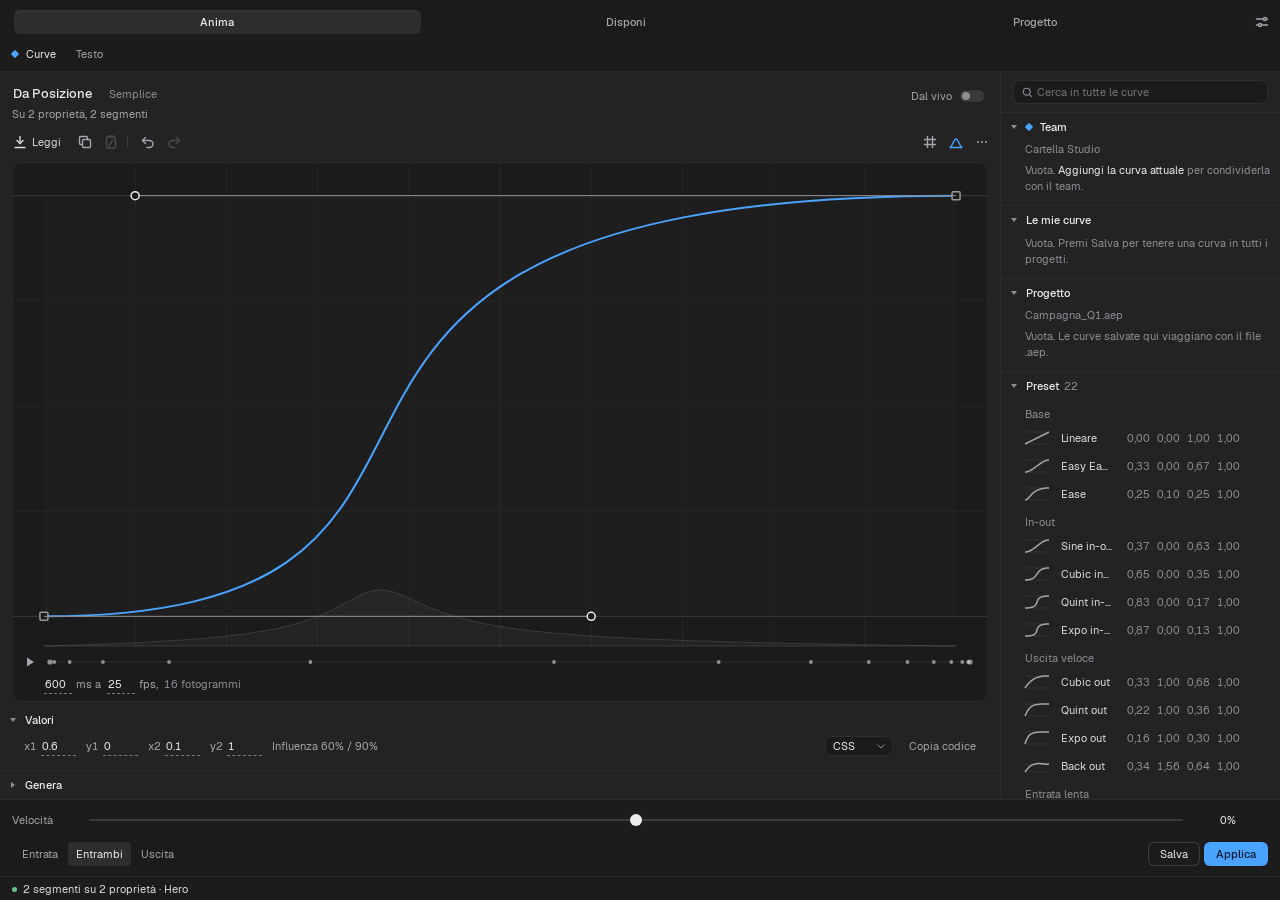
==== commit 7b0dcb40: "Motion Tools 2.36.0: tutte le schede nel nuovo disegno - Testo, Libreria, Cloner e Note come nei moc" ====
--- a/panel.html
+++ b/panel.html
@@ -111,12 +111,12 @@
       <aside class="view view-library" data-view="library">
         <div class="libsearch">
           <svg viewBox="0 0 16 16" aria-hidden="true"><circle cx="7" cy="7" r="4.25"/><path d="m10.25 10.25 3 3"/></svg>
-          <input id="search" type="search" placeholder="Cerca" aria-label="Cerca curve">
+          <input id="search" type="search" placeholder="Cerca in tutte le curve" aria-label="Cerca curve">
         </div>
         <div class="libscroll" id="libScroll">
           <details class="libsec brand" id="secBrand" data-sec="lib-brand" open>
             <summary>
-              <span class="dot"></span><span class="ltitle" id="brandTitle">Brand</span>
+              <span class="dot"></span><span class="ltitle" id="brandTitle">Brand</span><span class="secn" id="cntBrand"></span>
               <button class="ibtn" data-act="brandmenu" data-tip="Libreria, cartella condivisa, blocco"><svg viewBox="0 0 16 16"><circle cx="3.5" cy="8" r="1.1"/><circle cx="8" cy="8" r="1.1"/><circle cx="12.5" cy="8" r="1.1"/></svg></button>
             </summary>
             <p class="libsub" id="brandSub"></p>
@@ -124,21 +124,21 @@
           </details>
           <details class="libsec" id="secUser" data-sec="lib-user" open>
             <summary>
-              <span class="ltitle">Le mie curve</span>
+              <span class="ltitle">Le mie curve</span><span class="secn" id="cntUser"></span>
               <button class="ibtn" data-act="usermenu" data-tip="Esporta e importa"><svg viewBox="0 0 16 16"><circle cx="3.5" cy="8" r="1.1"/><circle cx="8" cy="8" r="1.1"/><circle cx="12.5" cy="8" r="1.1"/></svg></button>
             </summary>
             <div class="liblist" id="listUser"></div>
           </details>
           <details class="libsec" id="secProject" data-sec="lib-project" open>
             <summary>
-              <span class="ltitle">Progetto</span>
+              <span class="ltitle">Progetto</span><span class="secn" id="cntProject"></span>
               <button class="ibtn" data-act="projectmenu" data-tip="Opzioni delle curve del progetto"><svg viewBox="0 0 16 16"><circle cx="3.5" cy="8" r="1.1"/><circle cx="8" cy="8" r="1.1"/><circle cx="12.5" cy="8" r="1.1"/></svg></button>
             </summary>
             <p class="libsub" id="projectSub"></p>
             <div class="liblist" id="listProject"></div>
           </details>
           <details class="libsec" id="secPreset" data-sec="lib-preset" open>
-            <summary><span class="ltitle">Preset</span></summary>
+            <summary><span class="ltitle">Preset</span><span class="secn" id="cntPreset"></span></summary>
             <div class="liblist" id="listPreset"></div>
           </details>
         </div>
@@ -146,31 +146,16 @@
 
       <!-- ============================================================ ALLINEA -->
       <section class="view view-align" data-view="align">
+        <div class="vhead">
+          <div class="vhead-txt"><strong class="vtitle" id="alSel">Seleziona uno o più layer</strong><span class="vsub" id="alSub">Rispetto alla composizione</span></div>
+        </div>
         <div class="secs" id="alignWrap">
-          <details class="sec needs-layers" data-sec="anchor" open>
-            <summary>Punto di ancoraggio</summary>
-            <div class="sec-body">
-              <div class="anchorgrid" id="anchorGrid" role="group" aria-label="Posizione del punto di ancoraggio"></div>
-            </div>
-          </details>
           <details class="sec needs-layers" data-sec="align" open>
-            <summary>Allinea</summary>
-            <div class="sec-body">
-              <div class="prow">
-                <span class="plabel">Rispetto a</span>
-                <div class="seg" id="alignTarget" role="radiogroup">
-                  <button data-target="comp" class="is-on" role="radio" data-tip="Bordi e centro della composizione">Composizione</button>
-                  <button data-target="selection" role="radio" data-tip="I layer selezionati tra loro">Selezione</button>
-                </div>
-              </div>
-              <div class="prow">
-                <span class="plabel">Come gruppo</span>
-                <label class="check" data-tip="I layer selezionati si spostano insieme, come un blocco: le distanze tra loro restano uguali. Con Selezione, ogni gruppo salvato fa da blocco"><input type="checkbox" id="alignGroup"><span>Mantieni le distanze</span></label>
-              </div>
-              <div class="prow">
-                <span class="plabel">Gruppi</span>
-                <span class="groups" id="groupList"></span>
-                <button class="btn sm" data-act="group-new" data-tip="Salva i layer selezionati come gruppo, per riselezionarli e allinearli come un blocco">Crea gruppo</button>
+            <summary>Allinea e distribuisci</summary>
+            <div class="sec-body">
+              <div class="seg full" id="alignTarget" role="radiogroup" aria-label="Rispetto a">
+                <button data-target="comp" class="is-on" role="radio" data-tip="Bordi e centro della composizione">Alla composizione</button>
+                <button data-target="selection" role="radio" data-tip="I layer selezionati tra loro">Alla selezione</button>
               </div>
               <div class="tools">
                 <button class="tbtn" data-align="left" data-tip="Allinea a sinistra"><svg viewBox="0 0 20 20"><path class="g" d="M3.5 2.5v15"/><rect x="6" y="5" width="10" height="3.5" rx=".75"/><rect x="6" y="11.5" width="6" height="3.5" rx=".75"/></svg></button>
@@ -182,16 +167,23 @@
                 <button class="tbtn" data-align="bottom" data-tip="Allinea in basso"><svg viewBox="0 0 20 20"><path class="g" d="M2.5 16.5h15"/><rect x="5" y="4" width="3.5" height="10" rx=".75"/><rect x="11.5" y="8" width="3.5" height="6" rx=".75"/></svg></button>
                 <i class="vsep"></i>
                 <button class="tbtn" data-align="center" data-tip="Centra nella composizione"><svg viewBox="0 0 20 20"><path class="g" d="M10 2.5v15M2.5 10h15"/><rect x="7.25" y="7.25" width="5.5" height="5.5" rx=".5"/></svg></button>
-              </div>
-            </div>
-          </details>
-          <details class="sec needs-layers" data-sec="dist" open>
-            <summary>Distribuisci</summary>
-            <div class="sec-body">
-              <div class="tools">
+                <i class="vsep"></i>
                 <button class="tbtn" data-dist="h" data-tip="Stessa distanza orizzontale tra i centri (almeno tre layer)"><svg viewBox="0 0 20 20"><path class="g" d="M2.5 3v14M17.5 3v14"/><rect x="5" y="6" width="2.5" height="8" rx=".6"/><rect x="8.75" y="6" width="2.5" height="8" rx=".6"/><rect x="12.5" y="6" width="2.5" height="8" rx=".6"/></svg></button>
                 <button class="tbtn" data-dist="v" data-tip="Stessa distanza verticale tra i centri (almeno tre layer)"><svg viewBox="0 0 20 20"><path class="g" d="M3 2.5h14M3 17.5h14"/><rect x="6" y="5" width="8" height="2.5" rx=".6"/><rect x="6" y="8.75" width="8" height="2.5" rx=".6"/><rect x="6" y="12.5" width="8" height="2.5" rx=".6"/></svg></button>
               </div>
+              <label class="check" data-tip="I layer selezionati si spostano insieme, come un blocco: le distanze tra loro restano uguali. Con Selezione, ogni gruppo salvato fa da blocco"><input type="checkbox" id="alignGroup"><span>Muovi come un blocco, le distanze restano</span></label>
+              <div class="prow">
+                <span class="plabel">Gruppi</span>
+                <span class="groups" id="groupList"></span>
+                <span class="grow"></span>
+                <button class="btn sm ghost" data-act="group-new" data-tip="Salva i layer selezionati come gruppo, per riselezionarli e allinearli come un blocco">Crea gruppo</button>
+              </div>
+            </div>
+          </details>
+          <details class="sec needs-layers" data-sec="anchor" open>
+            <summary>Punto di ancoraggio</summary>
+            <div class="sec-body">
+              <div class="anchorgrid" id="anchorGrid" role="group" aria-label="Posizione del punto di ancoraggio"></div>
             </div>
           </details>
           <details class="sec" data-sec="guides" open>
@@ -207,6 +199,9 @@
 
       <!-- ============================================================ UTILITY -->
       <section class="view view-utility" data-view="utility">
+        <div class="vhead">
+          <div class="vhead-txt"><strong class="vtitle" id="utSel">Utility</strong><span class="vsub" id="utSub">Righello, composizione, copia e incolla, liste</span></div>
+        </div>
         <div class="secs" id="utilWrap">
           <details class="sec" data-sec="cartelle" open>
             <summary>Cartelle NEW e OLD</summary>
@@ -273,57 +268,60 @@
 
       <!-- ============================================================= REPEAT -->
       <section class="view view-repeat" data-view="repeat">
-        <div class="secs" id="repWrap">
-
-          <!-- Nuovo Cloner: si apre quando sono selezionati dei layer -->
-          <div id="repCreate">
-            <details class="sec" data-sec="rep-new" open>
-              <summary>Nuovo Cloner</summary>
-              <div class="sec-body" id="repNewBody"></div>
-            </details>
-            <div class="actionrow"><button class="btn primary" data-act="rep-create" data-tip="Crea il controllo e le copie dei layer selezionati">Crea Cloner</button></div>
-          </div>
-
-          <!-- Modifica: si apre quando è selezionato un Cloner o una sua copia -->
-          <div id="repEdit" hidden>
-            <div class="rephead">
-              <svg viewBox="0 0 16 16" aria-hidden="true"><rect x="2" y="2" width="5" height="5" rx="1"/><rect x="9" y="2" width="5" height="5" rx="1" opacity=".6"/><rect x="2" y="9" width="5" height="5" rx="1" opacity=".6"/><rect x="9" y="9" width="5" height="5" rx="1" opacity=".3"/></svg>
-              <strong id="repName">Cloner</strong>
-              <span class="repmeta" id="repMeta"></span>
-              <span class="grow"></span>
-              <button class="ibtn" data-act="rep-refresh" data-tip="Rileggi il Cloner da After Effects"><svg viewBox="0 0 16 16"><path d="M12.5 8a4.5 4.5 0 1 1-1.3-3.2M12.5 2.5v3h-3"/></svg></button>
-              <button class="btn sm" data-act="rep-new" data-tip="Crea un altro Cloner dai layer selezionati">Nuovo</button>
-              <button class="btn sm" data-act="rep-recipe" data-tip="Animazioni pronte: cascata, pop casuale, onda, anello 3D">Animazioni</button>
-              <button class="ibtn" data-act="rep-menu" data-tip="Seleziona controllo o copie, elimina"><svg viewBox="0 0 16 16"><circle cx="3.5" cy="8" r="1.1"/><circle cx="8" cy="8" r="1.1"/><circle cx="12.5" cy="8" r="1.1"/></svg></button>
-            </div>
+        <!-- Nuovo Cloner: si apre quando sono selezionati dei layer -->
+        <div class="vpane" id="repCreate">
+          <div class="vhead">
+            <div class="vhead-txt"><strong class="vtitle">Nuovo Cloner</strong><span class="vsub" id="repNewSub">Dai layer selezionati</span></div>
+            <button class="btn sm ghost" data-act="rep-back" id="repBack" hidden>Torna al Cloner</button>
+          </div>
+          <div class="vwell repwell"><svg id="repPreview" class="reppreview" role="img" aria-label="Anteprima della distribuzione"></svg><span class="wellcap" id="repNewCap"></span></div>
+          <div class="secs" id="repWrap">
+            <div class="sec-body flat" id="repNewBody"></div>
+          </div>
+          <div class="vdock">
+            <span class="vhint">Poi aggiungi falloff e comportamenti</span>
+            <button class="btn primary" data-act="rep-create" data-tip="Crea il controllo e le copie dei layer selezionati">Crea Cloner</button>
+          </div>
+        </div>
+
+        <!-- Modifica: si apre quando è selezionato un Cloner o una sua copia -->
+        <div class="vpane" id="repEdit" hidden>
+          <div class="vhead">
+            <div class="vhead-txt"><strong class="vtitle" id="repName">Cloner</strong><span class="vsub" id="repMeta"></span></div>
+            <button class="btn sm ghost" data-act="rep-new" data-tip="Crea un altro Cloner dai layer selezionati">Nuovo</button>
+            <button class="btn sm" data-act="rep-recipe" data-tip="Animazioni pronte: cascata, pop casuale, onda, anello 3D">Animazioni</button>
+            <button class="ibtn" data-act="rep-refresh" aria-label="Rileggi" data-tip="Rileggi il Cloner da After Effects"><svg viewBox="0 0 16 16"><path d="M12.5 8a4.5 4.5 0 1 1-1.3-3.2M12.5 2.5v3h-3"/></svg></button>
+            <button class="ibtn" data-act="rep-menu" aria-label="Altro" data-tip="Nuovo Cloner, seleziona controllo o copie, elimina"><svg viewBox="0 0 16 16"><circle cx="3.5" cy="8" r="1.1"/><circle cx="8" cy="8" r="1.1"/><circle cx="12.5" cy="8" r="1.1"/></svg></button>
+          </div>
+          <div class="secs">
             <details class="sec" data-sec="rep-dist" open>
-              <summary>Distribuzione</summary>
+              <summary>Distribuzione <span class="secn" id="repDistName"></span></summary>
               <div class="sec-body" id="repDistBody"></div>
             </details>
             <details class="sec" data-sec="rep-fall" open>
-              <summary>Falloff
+              <summary>Falloff <span class="secn" id="repFallN"></span>
                 <span class="grow"></span>
-                <button class="ibtn sm" data-act="rep-add-fall" data-tip="Aggiungi un falloff alla composizione"><svg viewBox="0 0 16 16"><path d="M8 3.5v9M3.5 8h9"/></svg></button>
+                <button class="btn sm ghost addbtn" data-act="rep-add-fall" data-tip="Aggiungi un falloff alla composizione"><svg viewBox="0 0 16 16"><path d="M8 3.5v9M3.5 8h9"/></svg>Falloff</button>
               </summary>
               <div class="sec-body" id="repFallBody"></div>
             </details>
-            <details class="sec" data-sec="rep-lists" open>
+            <details class="sec" data-sec="rep-beh" open>
+              <summary>Comportamenti <span class="secn" id="repBehN"></span>
+                <span class="grow"></span>
+                <button class="btn sm ghost addbtn" data-act="rep-add-beh" data-tip="Aggiungi un comportamento: Stagger, Casuale, Rumore, Oscillatore, Valore o Lista"><svg viewBox="0 0 16 16"><path d="M8 3.5v9M3.5 8h9"/></svg>Comportamento</button>
+              </summary>
+              <div class="sec-body" id="repBehBody"></div>
+            </details>
+            <details class="sec" data-sec="rep-lists">
               <summary>Colori e testi</summary>
               <div class="sec-body" id="repListBody"></div>
-            </details>
-            <details class="sec" data-sec="rep-beh" open>
-              <summary>Comportamenti
-                <span class="grow"></span>
-                <button class="ibtn sm" data-act="rep-add-beh" data-tip="Aggiungi un comportamento: Stagger, Casuale, Rumore, Oscillatore, Valore o Lista"><svg viewBox="0 0 16 16"><path d="M8 3.5v9M3.5 8h9"/></svg></button>
-              </summary>
-              <div class="sec-body" id="repBehBody"></div>
             </details>
             <details class="sec" data-sec="rep-tr">
               <summary>Trasforma</summary>
               <div class="sec-body" id="repTrBody"></div>
             </details>
             <details class="sec" data-sec="rep-src">
-              <summary>Input</summary>
+              <summary>Input <span class="secn" id="repSrcN"></span></summary>
               <div class="sec-body" id="repSrcBody"></div>
             </details>
           </div>
@@ -337,20 +335,14 @@
 
       <!-- =========================================================== ANALISI -->
       <section class="view view-audit" data-view="audit">
-        <div class="anhead">
-          <strong id="anComp">Analisi della timeline</strong>
-          <span class="repmeta" id="anMeta"></span>
-          <span class="grow"></span>
-          <button class="btn sm" data-act="analyze" data-tip="Rianalizza la composizione attiva">Aggiorna</button>
+        <div class="vhead">
+          <div class="vhead-txt"><strong class="vtitle" id="anComp">Analisi della timeline</strong><span class="vsub" id="anMeta"></span></div>
+          <button class="ibtn" data-act="analyze" aria-label="Aggiorna" data-tip="Rianalizza la composizione attiva"><svg viewBox="0 0 16 16"><path d="M12.5 8a4.5 4.5 0 1 1-1.3-3.2M12.5 2.5v3h-3"/></svg></button>
+        </div>
+        <div class="vwell chart" id="anChart"><svg id="anSvg" role="img" aria-label="Keyframe e movimento nel tempo. Clic per spostare l’indicatore del tempo" data-tip="Clic per spostare l’indicatore del tempo"></svg><div class="chart-tip" id="anTip" hidden></div>
+          <div class="legend2 welllegend"><span><i class="lk"></i>Keyframe</span><span><i class="lm"></i>Movimento</span></div>
         </div>
         <div class="secs" id="anWrap">
-          <details class="sec" data-sec="an-chart" open>
-            <summary>Ritmo</summary>
-            <div class="sec-body">
-              <div class="chart" id="anChart"><svg id="anSvg" role="img" aria-label="Keyframe e movimento nel tempo"></svg><div class="chart-tip" id="anTip" hidden></div></div>
-              <div class="legend2"><span><i class="lk"></i>Keyframe</span><span><i class="lm"></i>Movimento</span><span class="faint">Clic sul grafico per spostare l'indicatore del tempo</span></div>
-            </div>
-          </details>
           <details class="sec" data-sec="an-stats" open>
             <summary>Panoramica</summary>
             <div class="sec-body"><div class="stats" id="anStats"></div></div>
@@ -379,68 +371,77 @@
       </section>
       <!-- ============================================================= TESTO -->
       <section class="view view-text" data-view="text">
-        <div class="anhead">
-          <strong id="txSel">Seleziona un layer di testo</strong>
-          <span class="grow"></span>
-          <button class="btn sm" data-act="tx-fromlayer" data-tip="Salva come preset l’animazione del layer selezionato, anche se l’hai fatta a mano in After Effects">Salva come preset</button>
-          <button class="btn sm" data-act="tx-import" data-tip="Carica un’animazione da un file .json, anche una che ti ho preparato">Importa</button>
-          <button class="btn sm" data-act="tx-remove" data-tip="Toglie l’animazione di Motion Tools dai layer di testo selezionati">Togli</button>
-          <button class="btn sm primary" data-act="tx-apply" data-tip="Applica l’animazione ai layer di testo selezionati">Applica</button>
+        <div class="vhead">
+          <div class="vhead-txt"><strong class="vtitle" id="txSel">Seleziona un layer di testo</strong><span class="vsub" id="txSub">Poi scegli un’animazione e premi Applica</span></div>
+          <button class="ibtn" data-act="tx-more" aria-label="Altro" data-tip="Leggi dal layer, importa da file, togli l’animazione"><svg viewBox="0 0 16 16"><circle cx="3.5" cy="8" r="1.1"/><circle cx="8" cy="8" r="1.1"/><circle cx="12.5" cy="8" r="1.1"/></svg></button>
+        </div>
+        <div class="vwell txwell">
+          <div class="txstage" id="txStage"></div>
+          <p class="wellempty" id="txStageEmpty">Scegli un’animazione per vederla qui</p>
+          <button class="ibtn sm txreplay" data-act="tx-replay" aria-label="Riparti da capo" data-tip="Riparti da capo"><svg viewBox="0 0 16 16"><path d="M3.5 8a4.5 4.5 0 1 0 1.4-3.3M3.5 2.5v2.6h2.6"/></svg></button>
         </div>
         <div class="secs" id="txWrap">
           <details class="sec" data-sec="tx-gal" open>
             <summary>Animazioni</summary>
-            <div class="sec-body" id="txGal"></div>
+            <div class="sec-body">
+              <div class="seg txtabs" id="txTabs" role="radiogroup" aria-label="Quali animazioni"></div>
+              <div class="txlist" id="txGal"></div>
+            </div>
           </details>
           <details class="sec" data-sec="tx-edit" open>
             <summary>Modifica <span class="faint" id="txEditName"></span></summary>
             <div class="sec-body" id="txEdit"><p class="hint">Scegli un’animazione qui sopra per modificarla.</p></div>
           </details>
         </div>
+        <div class="vdock">
+          <span class="grow"></span>
+          <button class="btn" data-act="tx-save" data-tip="Salva nei miei preset l’animazione aperta, o quella del layer selezionato">Salva come preset</button>
+          <button class="btn primary" data-act="tx-apply" data-tip="Applica l’animazione ai layer di testo selezionati">Applica</button>
+        </div>
       </section>
 
       <!-- ============================================================== NOTE -->
       <section class="view view-notes" data-view="notes">
+        <div class="vhead">
+          <div class="vhead-txt"><strong class="vtitle" id="ntComp">Note</strong><span class="vsub" id="ntSub">Apri una composizione</span></div>
+          <button class="ibtn" data-act="analyze" aria-label="Rileggi il ritmo" data-tip="Rileggi keyframe e movimento della comp aperta"><svg viewBox="0 0 16 16"><path d="M12.5 8a4.5 4.5 0 1 1-1.3-3.2M12.5 2.5v3h-3"/></svg></button>
+        </div>
+        <div class="vwell chart ntchart">
+          <svg id="ntSvg" role="img" aria-label="Ritmo della composizione con marcatori collegati e note"></svg>
+          <p class="ntempty">Premi il pulsante in alto per leggere il ritmo della comp.</p>
+          <div class="legend2 welllegend"><span><i class="lk"></i>Keyframe</span><span><i class="lm"></i>Movimento</span><span><i class="ln"></i>Note</span></div>
+        </div>
         <div class="secs" id="ntWrap">
-          <details class="sec" data-sec="nt-rhythm" open>
-            <summary>Ritmo della comp</summary>
-            <div class="sec-body">
-              <div class="chart ntchart"><svg id="ntSvg" role="img" aria-label="Ritmo della composizione con marcatori collegati e note"></svg><p class="ntempty">Premi Aggiorna per leggere il ritmo della comp.</p></div>
-              <div class="legend2"><span><i class="lk"></i>Keyframe</span><span><i class="lm"></i>Movimento</span><span><i class="ln"></i>Note</span><span class="grow"></span><button class="btn sm ghost" data-act="analyze" data-tip="Rileggi keyframe e movimento della comp aperta">Aggiorna</button></div>
-            </div>
-          </details>
           <details class="sec" data-sec="nt-new" open>
             <summary>Nuova nota</summary>
             <div class="sec-body" id="ntNew"></div>
           </details>
+          <details class="sec" data-sec="nt-list" open>
+            <summary>Note <span class="secn" id="ntCount"></span></summary>
+            <div class="sec-body" id="ntList"></div>
+          </details>
           <details class="sec" data-sec="nt-sync" open>
-            <summary>Marcatori collegati</summary>
-            <div class="sec-body">
-              <label class="check" data-tip="Spento di default: con l’opzione accesa, le comp nuove dentro la principale ricevono i marcatori da sole. Con molte comp può rallentare After Effects, quindi conviene tenerla spenta e usare Riallinea quando serve."><input type="checkbox" id="syncAutoOn"><span>Aggiungi in automatico alle comp nuove</span></label>
+            <summary>Marcatori collegati <span class="secn" id="ntSyncN"></span></summary>
+            <div class="sec-body">
               <div id="ntSync"></div>
-            </div>
-          </details>
-          <details class="sec" data-sec="nt-list" open>
-            <summary>Note <span class="faint" id="ntCount"></span></summary>
-            <div class="sec-body" id="ntList"></div>
+              <label class="check" data-tip="Spento di default: con l’opzione accesa, le comp nuove dentro la principale ricevono i marcatori da sole. Con molte comp può rallentare After Effects, quindi conviene tenerla spenta e usare Riallinea quando serve."><input type="checkbox" id="syncAutoOn"><span>Anche nelle comp nuove</span></label>
+            </div>
           </details>
         </div>
       </section>
 
       <!-- ============================================================== TEAM -->
       <section class="view view-team" data-view="team">
-        <div class="anhead">
-          <strong id="tmName">Team</strong>
-          <span class="repmeta" id="tmFolder"></span>
-          <span class="grow"></span>
+        <div class="vhead">
+          <div class="vhead-txt"><strong class="vtitle" id="tmName">Team</strong><span class="vsub" id="tmFolder"></span></div>
           <button class="btn sm" data-act="tm-folder" data-tip="Scegli la cartella condivisa (Drive, Dropbox, server) dove il team tiene la libreria">Cartella…</button>
-          <button class="ibtn" data-act="tm-menu" data-tip="Altre azioni"><svg viewBox="0 0 16 16"><circle cx="3.5" cy="8" r="1.1"/><circle cx="8" cy="8" r="1.1"/><circle cx="12.5" cy="8" r="1.1"/></svg></button>
+          <button class="ibtn" data-act="tm-menu" aria-label="Altro" data-tip="Altre azioni"><svg viewBox="0 0 16 16"><circle cx="3.5" cy="8" r="1.1"/><circle cx="8" cy="8" r="1.1"/><circle cx="12.5" cy="8" r="1.1"/></svg></button>
         </div>
         <div class="secs" id="tmWrap">
-          <details class="sec" data-sec="tm-colors" open><summary>Palette</summary><div class="sec-body" id="tmColors"></div></details>
-          <details class="sec" data-sec="tm-text" open><summary>Animazioni di testo</summary><div class="sec-body" id="tmText"></div></details>
-          <details class="sec" data-sec="tm-curves" open><summary>Curve</summary><div class="sec-body" id="tmCurves"></div></details>
-          <details class="sec" data-sec="tm-lists" open><summary>Liste</summary><div class="sec-body" id="tmLists"></div></details>
+          <details class="sec" data-sec="tm-colors" open><summary>Palette <span class="secn" id="tmNColors"></span></summary><div class="sec-body" id="tmColors"></div></details>
+          <details class="sec" data-sec="tm-text" open><summary>Animazioni di testo <span class="secn" id="tmNText"></span></summary><div class="sec-body" id="tmText"></div></details>
+          <details class="sec" data-sec="tm-curves" open><summary>Curve <span class="secn" id="tmNCurves"></span></summary><div class="sec-body" id="tmCurves"></div></details>
+          <details class="sec" data-sec="tm-lists" open><summary>Liste <span class="secn" id="tmNLists"></span></summary><div class="sec-body" id="tmLists"></div></details>
         </div>
       </section>
     </main>
--- a/css/style.css
+++ b/css/style.css
@@ -1150,3 +1150,141 @@
 .chead .curvename { box-shadow: none; background: transparent; border-radius: 4px; }
 .chead .curvename:hover { box-shadow: inset 0 0 0 1px var(--line); }
 .chead .curvename:focus { box-shadow: inset 0 0 0 1px var(--accent); background: var(--bg); }
+
+/* --- 2.36 · tutte le schede nel nuovo sistema ------------------------------ */
+/* Intestazione: titolo, riga di contesto, azioni secondarie a destra */
+.vhead { display: flex; align-items: flex-start; gap: 4px; padding: 12px 8px 0 12px; flex: none; min-width: 0; }
+.vhead-txt { flex: 1; min-width: 0; display: flex; flex-direction: column; gap: 4px; }
+.vtitle { font-size: 13px; line-height: 16px; font-weight: 500; color: var(--strong); white-space: nowrap; overflow: hidden; text-overflow: ellipsis; }
+.vsub { color: var(--muted); white-space: nowrap; overflow: hidden; text-overflow: ellipsis; }
+.vhead > .btn, .vhead > .ibtn { flex: none; margin-top: -4px; }
+/* Pozzetto: il riquadro scuro dell'anteprima, uno per scheda */
+.vwell {
+  position: relative; flex: none; margin: 12px 12px 0; border-radius: 8px; overflow: hidden;
+  background: var(--well); box-shadow: inset 0 0 0 1px rgba(255,255,255,.06);
+}
+.wellempty { position: absolute; inset: 0; display: flex; align-items: center; justify-content: center; margin: 0; color: var(--faint); pointer-events: none; }
+.wellempty[hidden] { display: none; }
+.wellcap { position: absolute; left: 12px; bottom: 6px; color: var(--faint); pointer-events: none; }
+/* Barra in basso: l'azione principale della scheda */
+.vdock {
+  flex: none; display: flex; align-items: center; gap: 4px; padding: 8px 12px; min-height: 40px; box-sizing: border-box;
+  background: var(--bar); border-top: 1px solid var(--line-soft);
+}
+.vdock .vhint { color: var(--faint); white-space: nowrap; overflow: hidden; text-overflow: ellipsis; }
+.vdock .grow, .vdock .vhint { flex: 1; min-width: 0; }
+/* Conteggi dentro le schede di un selettore e nei titoli delle sezioni */
+.segn { color: var(--faint); margin-left: 4px; font-variant-numeric: tabular-nums; }
+.seg .is-on .segn { color: var(--muted); }
+.secn { color: var(--faint); font-weight: 400; margin-left: 4px; font-variant-numeric: tabular-nums; }
+.view:not(.view-curve) .secs { flex: 1 1 auto; }
+.view > .secs:first-child { border-top: 0; }
+
+/* Testo */
+.txwell { height: 112px; }
+.txwell .txstage { height: 100%; background: transparent; border-radius: 0; font-size: 24px; padding: 0 16px; }
+.txwell .txreplay { right: 4px; top: 4px; }
+.txtabs { display: flex; margin-bottom: 4px; }
+.txtabs button { flex: 1; }
+.txlist { max-height: 228px; overflow-y: auto; margin: 0 -4px; padding: 0 4px; scrollbar-width: thin; }
+.txlist .txgrid { margin-bottom: 0; }
+.txlist .txreadbtn { width: 100%; margin-bottom: 4px; }
+.txsub { min-height: 24px; margin-bottom: 2px; }
+.txcard { height: 32px; }
+.txprev { width: 64px; height: 24px; justify-content: flex-start; padding: 0 6px; font-size: 10px; }
+
+/* Libreria: righe con i valori, la curva aperta si allarga */
+.app.lib-view .foot { display: none !important; }
+.item { display: grid; grid-template-columns: 32px minmax(0, 1fr) 20px; column-gap: 8px; align-items: center; height: 28px; }
+.item .itxt { display: flex; align-items: baseline; gap: 8px; min-width: 0; }
+.item .nm { flex: 1 1 auto; min-width: 0; }
+.item .meta { display: block; flex: none; color: var(--faint); font-variant-numeric: tabular-nums; white-space: pre; }
+.item.is-open { height: auto; padding: 8px; row-gap: 8px; margin-top: 4px; margin-bottom: 4px; border-radius: 8px; }
+.item.is-open .nm { font-weight: 500; }
+.item .itembig { grid-column: 1 / -1; }
+.item .itembig .thumb { width: 100%; height: 56px; display: block; }
+.item .itemacts { grid-column: 1 / -1; display: flex; align-items: center; gap: 4px; min-width: 0; }
+.item .itemacts .faint { white-space: nowrap; overflow: hidden; text-overflow: ellipsis; display: flex; align-items: center; gap: 4px; }
+.kc { display: inline-flex; align-items: center; justify-content: center; min-width: 16px; height: 16px; padding: 0 4px; box-sizing: border-box; border-radius: 4px; background: var(--raised); box-shadow: inset 0 -1px 0 rgba(0,0,0,.35); color: var(--muted); font-size: 10px; }
+@media (max-width: 300px) { .item .meta { display: none; } .item .itemacts .faint { display: none; } }
+.libsec > summary .secn { margin-right: auto; }
+
+/* Cloner */
+.view-repeat { position: relative; }
+.vpane { display: flex; flex-direction: column; flex: 1 1 auto; min-height: 0; }
+.vpane[hidden] { display: none; }
+.repwell { height: 168px; }
+.repwell .reppreview { width: 100%; height: 100%; display: block; background: transparent; border-radius: 0; }
+.reppreview .s0 { fill: var(--strong); }
+.reppreview .s1 { fill: #e8a35a; }
+.reppreview .s2 { fill: var(--accent); }
+.sec-body.flat { padding: 12px; display: flex; flex-direction: column; gap: 4px; }
+.disttiles { display: grid; grid-template-columns: repeat(4, minmax(0, 1fr)); gap: 2px; padding: 2px; border-radius: 8px; background: var(--well); margin-bottom: 4px; }
+.disttiles button {
+  height: 48px; display: flex; flex-direction: column; align-items: center; justify-content: center; gap: 2px;
+  border: 0; border-radius: 6px; background: transparent; color: var(--muted); font: inherit; cursor: pointer; padding: 0; min-width: 0;
+}
+.disttiles button svg { width: 24px; height: 24px; }
+.disttiles button span { max-width: 100%; overflow: hidden; text-overflow: ellipsis; white-space: nowrap; padding: 0 2px; }
+.disttiles button:hover { color: var(--strong); background: var(--hover); }
+.disttiles button.is-on { color: var(--strong); background: var(--raised); box-shadow: inset 0 0 0 1px var(--accent); }
+.disttiles button:focus-visible { outline: 2px solid var(--accent); outline-offset: -2px; }
+#repDistBody .disttiles { margin: 0 0 8px; }
+.pgrid2 { display: grid; grid-template-columns: repeat(2, minmax(0, 1fr)); column-gap: 16px; }
+.pgrid2 .plabel { width: auto; min-width: 48px; }
+.vpane .secs { border-top: 0; }
+.sec > summary .addbtn { height: 20px; padding: 0 6px 0 4px; gap: 2px; display: inline-flex; align-items: center; color: var(--muted); }
+.sec > summary .addbtn svg { width: 12px; height: 12px; stroke: currentColor; fill: none; stroke-width: 1.5; }
+.sec > summary .addbtn:hover { color: var(--strong); }
+.app.no-layers:not(.has-repeat) .view-repeat .vwell, .app.no-layers:not(.has-repeat) .view-repeat .vdock { opacity: .25; pointer-events: none; }
+.item .meta { display: grid; grid-auto-flow: column; grid-auto-columns: 30px; justify-items: end; }
+.item .meta i { font-style: normal; }
+.ntline .grow, .vhead .grow { flex: 1 1 auto; }
+.vwell.ntchart { height: auto; }
+
+/* Note */
+.vwell.ntchart svg { display: block; width: 100%; height: 132px; }
+.welllegend { display: flex; gap: 12px; padding: 0 12px 8px; color: var(--faint); margin: 0; }
+.ntline { display: flex; align-items: center; gap: 4px; min-height: 24px; margin-top: 4px; min-width: 0; }
+.ntline .seg { flex: 1 1 auto; min-width: 0; display: flex; }
+.ntline .seg button { flex: 1; }
+.ntline .txinput { flex: 1 1 auto; height: 24px; box-sizing: border-box; }
+#ntNew textarea.txarea { width: 100%; box-sizing: border-box; height: 48px; resize: none; display: block; }
+#ntNew .ntsign { flex: 0 0 80px; width: 80px; }
+.ntkeys { display: flex; align-items: center; gap: 4px; white-space: nowrap; }
+.ntmain { white-space: nowrap; overflow: hidden; text-overflow: ellipsis; min-width: 0; }
+#ntList > .ntline:first-child { margin: 0 0 4px; }
+#ntList > .ntline .seg { flex: 0 1 auto; }
+.view-notes .sec-body > .check { margin-top: 4px; }
+
+/* Allinea: una striscia di strumenti nel pozzetto */
+.seg.full { display: flex; width: 100%; }
+.seg.full button { flex: 1; }
+.view-align .tools { margin: 8px 0 4px; padding: 2px; gap: 2px; border-radius: 8px; background: var(--well); flex-wrap: nowrap; justify-content: space-between; }
+.view-align .tools .tbtn { flex: 1 1 28px; min-width: 24px; height: 32px; }
+.view-align .tools .vsep { flex: none; }
+.view-align .sec-body > .check { margin: 4px 0; }
+.view-align .prow .grow { flex: 1; }
+.view-align .anchorgrid { margin: 4px 0 4px; }
+
+/* Analisi */
+.view-audit .vwell.chart { margin-top: 12px; }
+.view-audit .vwell.chart svg { display: block; width: 100%; }
+.view-audit .welllegend .grow { flex: 1; }
+.stats { grid-template-columns: repeat(3, minmax(0, 1fr)); gap: 12px 8px; }
+.stats .stat b { font-size: 13px; font-weight: 500; color: var(--strong); font-variant-numeric: tabular-nums; }
+.stats .stat span { color: var(--muted); }
+.view-audit .secs { margin-top: 4px; }
+
+/* Team e Utility */
+.view-team .vhead > .btn { margin-top: -4px; }
+.view-utility .btnrow, .view-team .btnrow { display: flex; flex-wrap: wrap; gap: 4px; }
+.vhead + .secs, .vwell + .secs { margin-top: 8px; }
+.ntline { flex-wrap: wrap; row-gap: 4px; }
+.view-align .tools .tbtn { flex: 1 1 0; min-width: 0; width: auto; }
+@media (max-width: 300px) {
+  .ntkeys { display: none; }
+  .ntline .btn.primary { flex: 1 1 auto; }
+}
+.libsec > summary .ltitle { flex: 0 1 auto; }
+.libsec > summary .secn { margin-left: -4px; flex: 1 1 auto; }
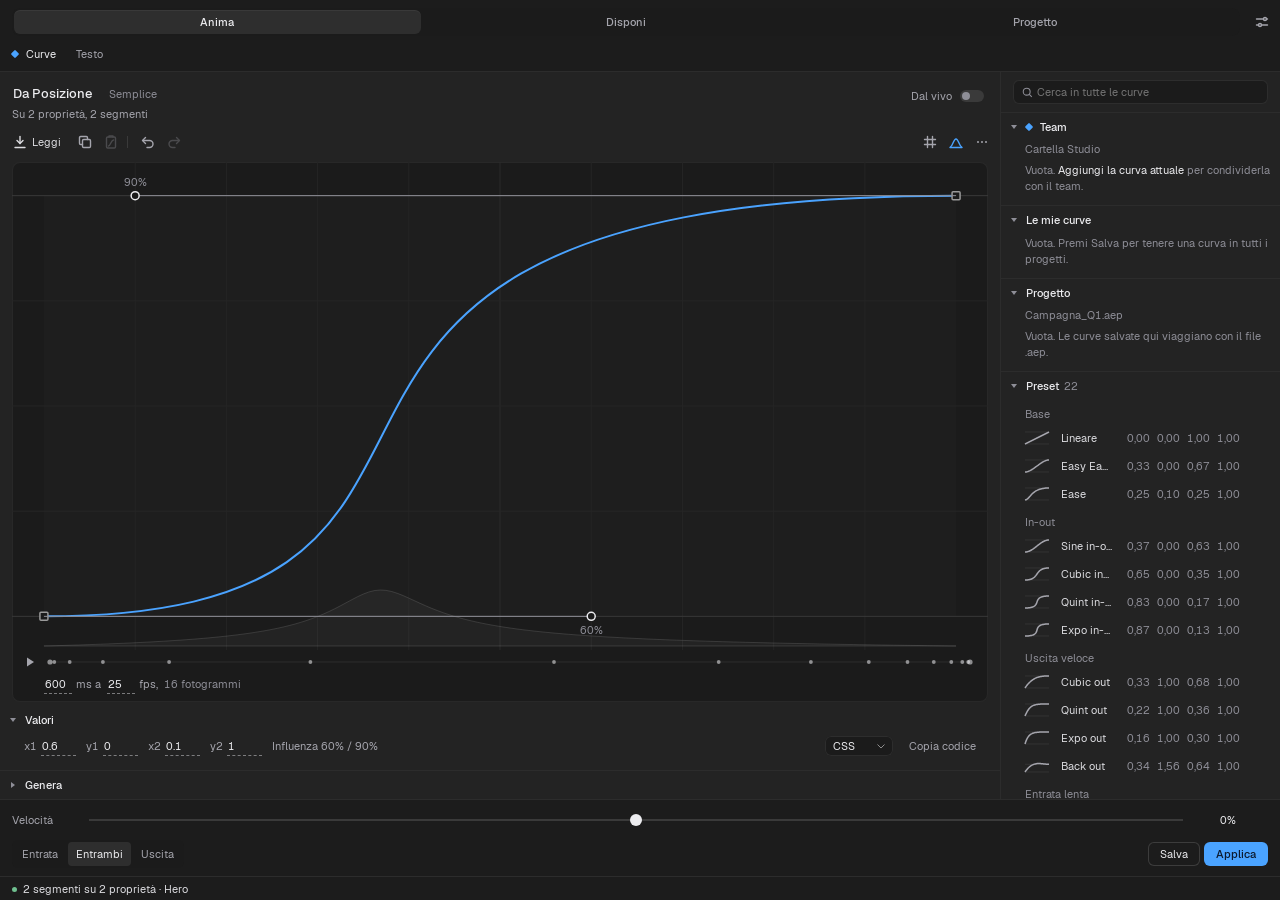
==== commit 0354c33d: "Motion Tools 2.37.0: Allinea, Utility, Analisi e Team come nel canvas - Allinea: anteprima della com" ====
--- a/panel.html
+++ b/panel.html
@@ -147,17 +147,19 @@
       <!-- ============================================================ ALLINEA -->
       <section class="view view-align" data-view="align">
         <div class="vhead">
-          <div class="vhead-txt"><strong class="vtitle" id="alSel">Seleziona uno o più layer</strong><span class="vsub" id="alSub">Rispetto alla composizione</span></div>
-        </div>
+          <div class="vhead-txt"><strong class="vtitle" id="alSel">Allinea</strong><span class="vsub" id="alSub">Seleziona uno o più layer</span></div>
+        </div>
+        <div class="vwell alwell"><svg id="alSvg" role="img" aria-label="Anteprima della composizione con i layer selezionati"></svg><span class="wellcap" id="alCap"></span></div>
         <div class="secs" id="alignWrap">
-          <details class="sec needs-layers" data-sec="align" open>
-            <summary>Allinea e distribuisci</summary>
-            <div class="sec-body">
-              <div class="seg full" id="alignTarget" role="radiogroup" aria-label="Rispetto a">
-                <button data-target="comp" class="is-on" role="radio" data-tip="Bordi e centro della composizione">Alla composizione</button>
-                <button data-target="selection" role="radio" data-tip="I layer selezionati tra loro">Alla selezione</button>
-              </div>
-              <div class="tools">
+          <div class="sec-body flat alctl needs-sel">
+            <div class="alrow">
+              <div class="seg" id="alignTarget" role="radiogroup" aria-label="Rispetto a">
+                <button data-target="comp" class="is-on" role="radio" aria-checked="true" data-tip="Bordi e centro della composizione">Alla comp</button>
+                <button data-target="selection" role="radio" aria-checked="false" data-tip="I layer selezionati tra loro">Alla selezione</button>
+              </div>
+              <label class="livesw alblock" data-tip="I layer si spostano insieme, come un blocco: le distanze tra loro restano. Con Alla selezione, ogni gruppo salvato fa da blocco"><span>Come blocco</span><input type="checkbox" id="alignGroup" role="switch"><i class="switch"></i></label>
+            </div>
+              <div class="tools" role="group" aria-label="Allinea e distribuisci">
                 <button class="tbtn" data-align="left" data-tip="Allinea a sinistra"><svg viewBox="0 0 20 20"><path class="g" d="M3.5 2.5v15"/><rect x="6" y="5" width="10" height="3.5" rx=".75"/><rect x="6" y="11.5" width="6" height="3.5" rx=".75"/></svg></button>
                 <button class="tbtn" data-align="hcenter" data-tip="Centra in orizzontale"><svg viewBox="0 0 20 20"><path class="g" d="M10 2.5v15"/><rect x="4" y="5" width="12" height="3.5" rx=".75"/><rect x="6.5" y="11.5" width="7" height="3.5" rx=".75"/></svg></button>
                 <button class="tbtn" data-align="right" data-tip="Allinea a destra"><svg viewBox="0 0 20 20"><path class="g" d="M16.5 2.5v15"/><rect x="4" y="5" width="10" height="3.5" rx=".75"/><rect x="8" y="11.5" width="6" height="3.5" rx=".75"/></svg></button>
@@ -171,40 +173,70 @@
                 <button class="tbtn" data-dist="h" data-tip="Stessa distanza orizzontale tra i centri (almeno tre layer)"><svg viewBox="0 0 20 20"><path class="g" d="M2.5 3v14M17.5 3v14"/><rect x="5" y="6" width="2.5" height="8" rx=".6"/><rect x="8.75" y="6" width="2.5" height="8" rx=".6"/><rect x="12.5" y="6" width="2.5" height="8" rx=".6"/></svg></button>
                 <button class="tbtn" data-dist="v" data-tip="Stessa distanza verticale tra i centri (almeno tre layer)"><svg viewBox="0 0 20 20"><path class="g" d="M3 2.5h14M3 17.5h14"/><rect x="6" y="5" width="8" height="2.5" rx=".6"/><rect x="6" y="8.75" width="8" height="2.5" rx=".6"/><rect x="6" y="12.5" width="8" height="2.5" rx=".6"/></svg></button>
               </div>
-              <label class="check" data-tip="I layer selezionati si spostano insieme, come un blocco: le distanze tra loro restano uguali. Con Selezione, ogni gruppo salvato fa da blocco"><input type="checkbox" id="alignGroup"><span>Muovi come un blocco, le distanze restano</span></label>
-              <div class="prow">
-                <span class="plabel">Gruppi</span>
-                <span class="groups" id="groupList"></span>
-                <span class="grow"></span>
-                <button class="btn sm ghost" data-act="group-new" data-tip="Salva i layer selezionati come gruppo, per riselezionarli e allinearli come un blocco">Crea gruppo</button>
-              </div>
-            </div>
-          </details>
+          </div>
           <details class="sec needs-layers" data-sec="anchor" open>
             <summary>Punto di ancoraggio</summary>
             <div class="sec-body">
-              <div class="anchorgrid" id="anchorGrid" role="group" aria-label="Posizione del punto di ancoraggio"></div>
-            </div>
+              <div class="alanchor"><div class="anchorgrid" id="anchorGrid" role="group" aria-label="Posizione del punto di ancoraggio"></div><p class="hint">Un clic su un punto e l’ancoraggio di ogni layer va lì. I layer restano fermi.</p></div>
+            </div>
+          </details>
+          <details class="sec" data-sec="groups" open>
+            <summary>Gruppi <span class="secn" id="groupN"></span><span class="grow"></span>
+              <button class="btn sm ghost addbtn" data-act="group-new" data-tip="Salva i layer selezionati come gruppo, per riselezionarli e allinearli come un blocco"><svg viewBox="0 0 16 16"><path d="M8 3.5v9M3.5 8h9"/></svg>Salva la selezione</button>
+            </summary>
+            <div class="sec-body"><div class="groups" id="groupList"></div><p class="hint" id="groupHint">Un clic riseleziona il gruppo. Con Come blocco si allinea tutto insieme.</p></div>
           </details>
           <details class="sec" data-sec="guides" open>
             <summary>Guide</summary>
             <div class="sec-body" id="gBody"></div>
           </details>
         </div>
-        <div class="emptystate" id="emptyAlign">
-          <svg viewBox="0 0 40 16" aria-hidden="true"><rect class="d" x="9" y="2" width="22" height="12" rx="1.5"/><circle class="k" cx="20" cy="8" r="2"/></svg>
-          <strong>Seleziona uno o più layer</strong>
-        </div>
       </section>
 
       <!-- ============================================================ UTILITY -->
       <section class="view view-utility" data-view="utility">
         <div class="vhead">
-          <div class="vhead-txt"><strong class="vtitle" id="utSel">Utility</strong><span class="vsub" id="utSub">Righello, composizione, copia e incolla, liste</span></div>
-        </div>
+          <div class="vhead-txt"><strong class="vtitle" id="utSel">Utility</strong><span class="vsub" id="utSub">Seleziona uno o due layer per le misure</span></div>
+        </div>
+        <div class="vwell rulerwell"><div class="ruler"><svg id="rulerSvg" role="img" aria-label="Schema delle distanze"></svg></div><span class="wellcap" id="rulerCap"></span></div>
+        <div class="rulerdata" id="rulerData"></div>
         <div class="secs" id="utilWrap">
-          <details class="sec" data-sec="cartelle" open>
-            <summary>Cartelle NEW e OLD</summary>
+          <details class="sec" data-sec="ut-anim" open>
+            <summary>Animazione <span class="secn">dei layer selezionati</span></summary>
+            <div class="sec-body">
+              <div class="seg uttabs" id="utTabs" role="tablist" aria-label="Strumenti di animazione">
+                <button role="tab" data-ut="cp">Copia e incolla</button>
+                <button role="tab" data-ut="of">Sposta</button>
+                <button role="tab" data-ut="st">Sfalsa</button>
+              </div>
+              <div class="utpane" data-pane="cp" id="cpBody"></div>
+              <div class="utpane" data-pane="of" id="ofBody"></div>
+              <div class="utpane" data-pane="st" id="stBody"></div>
+            </div>
+          </details>
+          <details class="sec needs-layers" data-sec="comp">
+            <summary>Composizione <span class="secn">precomponi, adatta ai layer</span></summary>
+            <div class="sec-body">
+              <div class="prow">
+                <span class="plabel">Margine</span>
+                <span class="pval"><input id="fitMargin" type="number" min="0" max="2000" step="1" value="0" data-tip="Spazio in più attorno al contenuto"><span class="unit">px</span></span>
+              </div>
+              <div class="prow">
+                <span class="plabel">Keyframe</span>
+                <label class="check" data-tip="Con un layer: posizione, scala, rotazione e opacità restano sul layer della precomposizione nella composizione, il contenuto dentro resta fermo e centrato"><input type="checkbox" id="precompOuter"><span>Sul layer della precomposizione</span></label>
+              </div>
+              <div class="btnrow">
+                <button class="btn" data-act="precomp-fit" data-tip="Sposta i layer selezionati con i loro keyframe in una precomposizione grande quanto il contenuto, per tutta la durata dell'animazione. Nella composizione non si sposta nulla">Precomponi e ritaglia</button>
+                <button class="btn" data-act="comp-fit" data-tip="Ridimensiona la composizione attorno ai layer selezionati, come sono in questo frame. Tutti i layer si spostano insieme, così nulla cambia posizione rispetto al contenuto">Adatta la composizione</button>
+              </div>
+            </div>
+          </details>
+          <details class="sec" data-sec="lists">
+            <summary>Liste <span class="secn">colori, numeri e testi su più layer</span></summary>
+            <div class="sec-body" id="liBody"></div>
+          </details>
+          <details class="sec" data-sec="cartelle">
+            <summary>Cartelle del progetto <span class="secn">da OLD a NEW</span></summary>
             <div class="sec-body">
               <div class="prow">
                 <span class="plabel">Vecchia</span>
@@ -218,51 +250,6 @@
               <div class="btnrow"><button class="btn" data-act="consolida">Sposta gli elementi</button></div>
             </div>
           </details>
-          <details class="sec needs-layers" data-sec="comp" open>
-            <summary>Composizione</summary>
-            <div class="sec-body">
-              <div class="prow">
-                <span class="plabel">Margine</span>
-                <span class="pval"><input id="fitMargin" type="number" min="0" max="2000" step="1" value="0" data-tip="Spazio in più attorno al contenuto"><span class="unit">px</span></span>
-              </div>
-              <div class="prow">
-                <span class="plabel">Keyframe</span>
-                <label class="check" data-tip="Con un layer: posizione, scala, rotazione e opacità restano sul layer della precomposizione nella composizione, il contenuto dentro resta fermo e centrato"><input type="checkbox" id="precompOuter"><span>Sul layer della precomposizione</span></label>
-              </div>
-              <div class="btnrow">
-                <button class="btn" data-act="precomp-fit" data-tip="Sposta i layer selezionati con i loro keyframe in una precomposizione grande quanto il contenuto, per tutta la durata dell'animazione. Nella composizione non si sposta nulla">Precomponi e ritaglia</button>
-                <button class="btn" data-act="comp-fit" data-tip="Ridimensiona la composizione attorno ai layer selezionati, come sono in questo frame. Tutti i layer si spostano insieme, così nulla cambia posizione rispetto al contenuto">Adatta la composizione</button>
-              </div>
-            </div>
-          </details>
-          <details class="sec needs-layers" data-sec="ruler" open>
-            <summary>Righello</summary>
-            <div class="sec-body">
-              <div class="ruler"><svg id="rulerSvg" role="img" aria-label="Schema delle distanze"></svg></div>
-              <div class="rulerdata" id="rulerData"></div>
-            </div>
-          </details>
-          <details class="sec" data-sec="copy" open>
-            <summary>Copia e incolla</summary>
-            <div class="sec-body" id="cpBody"></div>
-          </details>
-          <details class="sec" data-sec="offset" open>
-            <summary>Sposta animazione</summary>
-            <div class="sec-body" id="ofBody"></div>
-          </details>
-          <details class="sec" data-sec="stagger" open>
-            <summary>Sfalsa layer</summary>
-            <div class="sec-body" id="stBody"></div>
-          </details>
-          <details class="sec" data-sec="lists" open>
-            <summary>Liste</summary>
-            <div class="sec-body" id="liBody"></div>
-          </details>
-        </div>
-        <div class="emptystate" id="emptyUtil">
-          <svg viewBox="0 0 40 16" aria-hidden="true"><rect class="k" x="2" y="4" width="8" height="8" rx="1"/><rect class="k" x="30" y="4" width="8" height="8" rx="1"/><path class="d" d="M12 8h16"/></svg>
-          <strong>Seleziona uno o due layer</strong>
-          <span>due per lo spazio tra loro, uno per i bordi</span>
         </div>
       </section>
 
@@ -342,24 +329,21 @@
         <div class="vwell chart" id="anChart"><svg id="anSvg" role="img" aria-label="Keyframe e movimento nel tempo. Clic per spostare l’indicatore del tempo" data-tip="Clic per spostare l’indicatore del tempo"></svg><div class="chart-tip" id="anTip" hidden></div>
           <div class="legend2 welllegend"><span><i class="lk"></i>Keyframe</span><span><i class="lm"></i>Movimento</span></div>
         </div>
+        <div class="stats anstats" id="anStats"></div>
+        <div class="antodo" id="anTodo" hidden><div class="antodo-txt"><strong id="anTodoT"></strong><span id="anTodoS">Spesso sono quelli che sembrano meccanici</span></div><button class="btn" data-act="select-linear" data-tip="Seleziona nella timeline i keyframe lineari, per sistemarli con una curva">Selezionali</button></div>
         <div class="secs" id="anWrap">
-          <details class="sec" data-sec="an-stats" open>
-            <summary>Panoramica</summary>
-            <div class="sec-body"><div class="stats" id="anStats"></div></div>
-          </details>
           <details class="sec" data-sec="an-peaks" open>
-            <summary>Momenti più intensi</summary>
+            <summary>Momenti più intensi <span class="secn">clic per andarci</span></summary>
             <div class="sec-body"><div class="list" id="anPeaks"></div></div>
           </details>
           <details class="sec" data-sec="an-layers" open>
-            <summary>Layer più animati</summary>
+            <summary>Layer più animati <span class="secn">clic per selezionarli</span></summary>
             <div class="sec-body"><div class="list" id="anLayers"></div></div>
           </details>
           <details class="sec" data-sec="an-ease" open>
-            <summary>Easing</summary>
+            <summary>Easing <span class="secn" id="anEaseN"></span></summary>
             <div class="sec-body">
               <div id="anEase"></div>
-              <div class="btnrow"><button class="btn" data-act="select-linear" data-tip="Seleziona nella timeline i keyframe lineari, per sistemarli con una curva">Seleziona i lineari</button></div>
             </div>
           </details>
         </div>
@@ -434,13 +418,18 @@
       <section class="view view-team" data-view="team">
         <div class="vhead">
           <div class="vhead-txt"><strong class="vtitle" id="tmName">Team</strong><span class="vsub" id="tmFolder"></span></div>
-          <button class="btn sm" data-act="tm-folder" data-tip="Scegli la cartella condivisa (Drive, Dropbox, server) dove il team tiene la libreria">Cartella…</button>
-          <button class="ibtn" data-act="tm-menu" aria-label="Altro" data-tip="Altre azioni"><svg viewBox="0 0 16 16"><circle cx="3.5" cy="8" r="1.1"/><circle cx="8" cy="8" r="1.1"/><circle cx="12.5" cy="8" r="1.1"/></svg></button>
+          <button class="ibtn" data-act="tm-menu" aria-label="Altro" data-tip="Cartella condivisa, rinomina, esporta e importa"><svg viewBox="0 0 16 16"><circle cx="3.5" cy="8" r="1.1"/><circle cx="8" cy="8" r="1.1"/><circle cx="12.5" cy="8" r="1.1"/></svg></button>
+        </div>
+        <div class="vwell tmsetup" id="tmSetup" hidden>
+          <div class="tmsw" aria-hidden="true"><i style="background:#0B1F4B"></i><i style="background:#1E5BC6"></i><i style="background:#45A3E5"></i><i style="background:#F2EFE8"></i><i style="background:#E8A35A"></i></div>
+          <strong>Condividi la libreria con il team</strong>
+          <p>Scegli una cartella che vedono tutti, su Drive, Dropbox o sul server. Palette, curve, animazioni di testo e liste arrivano da sole su ogni computer.</p>
+          <div class="tmsetupbtns"><button class="btn primary" data-act="tm-folder">Scegli la cartella</button><button class="btn ghost" data-act="tm-later">Per ora solo qui</button></div>
         </div>
         <div class="secs" id="tmWrap">
-          <details class="sec" data-sec="tm-colors" open><summary>Palette <span class="secn" id="tmNColors"></span></summary><div class="sec-body" id="tmColors"></div></details>
+          <details class="sec" data-sec="tm-colors" open><summary>Palette <span class="secn" id="tmNColors"></span><span class="grow"></span><button class="btn sm ghost addbtn" data-act="tm-palette" data-tip="Crea una palette con i colori del cliente"><svg viewBox="0 0 16 16"><path d="M8 3.5v9M3.5 8h9"/></svg>Palette</button></summary><div class="sec-body" id="tmColors"></div></details>
           <details class="sec" data-sec="tm-text" open><summary>Animazioni di testo <span class="secn" id="tmNText"></span></summary><div class="sec-body" id="tmText"></div></details>
-          <details class="sec" data-sec="tm-curves" open><summary>Curve <span class="secn" id="tmNCurves"></span></summary><div class="sec-body" id="tmCurves"></div></details>
+          <details class="sec" data-sec="tm-curves" open><summary>Curve <span class="secn" id="tmNCurves"></span><span class="grow"></span><button class="btn sm ghost addbtn" data-act="tm-lib" data-tip="Le curve del team sono anche nella Libreria">Apri in Libreria</button></summary><div class="sec-body" id="tmCurves"></div></details>
           <details class="sec" data-sec="tm-lists" open><summary>Liste <span class="secn" id="tmNLists"></span></summary><div class="sec-body" id="tmLists"></div></details>
         </div>
       </section>
--- a/css/style.css
+++ b/css/style.css
@@ -54,26 +54,22 @@
 button, input, select, textarea { font: inherit; color: inherit; }
 button { cursor: default; }
 :focus { outline: none; }
-:focus-visible { outline: 1px solid var(--accent-hi); outline-offset: 0; }
 h2, h3, p { margin: 0; }
 svg { display: block; }
 [hidden] { display: none !important; }
 .grow { flex: 1 1 auto; }
-.vsep { width: 1px; height: 14px; background: var(--line); margin: 0 3px; flex: none; }
+.vsep { width: 1px; background: var(--line); flex: none; }
 
 /* ------------------------------------------------------------- struttura -- */
 
 .app {
   height: 100vh;
-  display: grid;
-  grid-template-rows: auto minmax(0, 1fr) auto auto;
   grid-template-columns: minmax(0, 1fr);
 }
 
 /* Schede: testo semplice, sottolineatura sulla scheda attiva */
 .tabs {
-  display: flex; gap: 0; padding: 0 6px;
-  border-bottom: 1px solid var(--line-soft);
+  display: flex;
   overflow-x: auto; scrollbar-width: none;
 }
 .tabs::-webkit-scrollbar { display: none; }
@@ -86,7 +82,6 @@
 .tab.is-on svg { opacity: 1; color: var(--accent); }
 /* Pannello stretto: restano le icone, il nome compare passandoci sopra */
 .tabs.compact .tab { padding: 7px 8px 6px; }
-.tabs.compact .tab span { display: none; }
 .tabs.compact .tab.is-on span { display: inline; }
 .tabs.fade-r { -webkit-mask-image: linear-gradient(90deg, #000 calc(100% - 24px), transparent); }
 .tabs.fade-l { -webkit-mask-image: linear-gradient(90deg, transparent, #000 24px); }
@@ -117,87 +112,61 @@
 
 /* ---------------------------------------------------- controlli di base -- */
 
-.ibtn {
-  width: 24px; height: 22px; flex: none;
+.ibtn { flex: none;
   display: inline-grid; place-items: center;
-  background: none; border: 0; border-radius: var(--r); color: var(--muted);
-}
-.ibtn svg { width: 16px; height: 16px; fill: none; stroke: currentColor; stroke-width: 1.25; stroke-linecap: round; stroke-linejoin: round; }
+  background: none; border: 0; color: var(--muted);
+}
+.ibtn svg { width: 16px; height: 16px; fill: none; stroke: currentColor; stroke-linecap: round; stroke-linejoin: round; }
 .ibtn svg circle, .ibtn svg .fill { fill: currentColor; stroke: none; }
 .ibtn svg circle.ring { fill: none; stroke: currentColor; }
 .ibtn.help { color: var(--faint); }
 .ibtn:hover { color: var(--strong); background: var(--hover); }
 .ibtn:active { background: var(--line-soft); }
-.ibtn.toggle.is-on { color: var(--hot); }
 .ibtn:disabled { opacity: .3; pointer-events: none; }
-.ibtn.sm { width: 20px; height: 20px; }
 .ibtn.sm svg { width: 13px; height: 13px; }
 
-.btn {
-  height: 22px; padding: 0 10px; flex: none;
-  background: var(--raised); border: 1px solid var(--line); border-radius: var(--r);
-  color: var(--text); white-space: nowrap;
-}
-.btn:hover { background: #363636; border-color: #4a4a4a; color: var(--strong); }
-.btn:active { background: var(--well); }
-.btn.primary { background: var(--accent); border-color: var(--accent); color: #fff; font-weight: 600; padding: 0 14px; }
-.btn.primary:hover { background: var(--accent-hi); border-color: var(--accent-hi); }
+.btn { flex: none; white-space: nowrap;
+}
+.btn:hover { color: var(--strong); }
+.btn.primary { border-color: var(--accent); }
+.btn.primary:hover { border-color: var(--accent-hi); }
 .btn.danger { color: var(--danger); }
 .btn.danger:hover { border-color: var(--danger); }
-.btn.brandbtn { color: var(--brand); }
 .btn.ghost { background: none; }
-.btnpair { display: inline-flex; flex: none; }
-.btnpair .btn:first-child { border-radius: var(--r) 0 0 var(--r); }
-.btnpair .btn:last-child { border-radius: 0 var(--r) var(--r) 0; margin-left: -1px; }
 .btnrow { display: flex; gap: 4px; flex-wrap: wrap; }
-.link { background: none; border: 0; padding: 0; color: var(--hot); }
+.link { background: none; border: 0; padding: 0; }
 .link:hover { text-decoration: underline; text-underline-offset: 2px; }
 
 /* Controllo segmentato */
 .seg {
   display: inline-flex; flex: none;
-  background: var(--well); border: 1px solid var(--line-soft); border-radius: var(--r); padding: 1px;
-}
-.seg button {
-  height: 18px; padding: 0 9px; background: none; border: 0; border-radius: 2px; color: var(--muted);
-}
-.seg button:hover { color: var(--text); }
-.seg button.is-on { background: var(--raised); color: var(--strong); box-shadow: 0 0 0 1px var(--line) inset; }
+}
+.seg button { background: none; border: 0;
+}
 .seg.is-disabled { opacity: .35; pointer-events: none; }
 
 /* Valori numerici: testo blu trascinabile, come in After Effects. Clic per scrivere. */
 input[type="number"] {
   -moz-appearance: textfield; appearance: textfield;
-  width: 5ch; min-width: 0; height: 18px; padding: 0 2px;
-  background: transparent; border: 1px solid transparent; border-radius: 2px;
-  color: var(--hot); text-align: left; cursor: ew-resize;
+  width: 5ch; min-width: 0; text-align: left; cursor: ew-resize;
 }
 input[type="number"]::-webkit-inner-spin-button,
 input[type="number"]::-webkit-outer-spin-button { -webkit-appearance: none; margin: 0; }
-input[type="number"]:hover { text-decoration: underline dotted; text-underline-offset: 3px; }
-input[type="number"]:focus {
-  background: var(--well); border-color: var(--accent); color: var(--strong);
+input[type="number"]:hover { text-underline-offset: 3px; }
+input[type="number"]:focus { border-color: var(--accent); color: var(--strong);
   text-decoration: none; cursor: text; user-select: text;
 }
 input[type="number"]:disabled { color: var(--faint); cursor: default; text-decoration: none; }
 body.scrubbing, body.scrubbing * { cursor: ew-resize !important; }
-.unit { color: var(--muted); margin: 0 6px 0 0; }
-
-input[type="text"], input[type="search"], input:not([type]), select, textarea {
-  height: 20px; padding: 0 6px;
-  background: var(--well); border: 1px solid var(--line-soft); border-radius: var(--r);
-  color: var(--text);
-}
 input[type="text"]:focus, input[type="search"]:focus, input:not([type]):focus, textarea:focus { border-color: var(--accent); }
-.select { -webkit-appearance: none; appearance: none; padding-right: 18px;
+.select { -webkit-appearance: none; appearance: none;
   background: var(--well) url("data:image/svg+xml,%3Csvg xmlns='http://www.w3.org/2000/svg' viewBox='0 0 8 5'%3E%3Cpath d='M.5.5 4 4 7.5.5' fill='none' stroke='%238c8c8c'/%3E%3C/svg%3E") no-repeat right 6px center / 8px 5px; }
 
-.check { display: inline-flex; align-items: center; gap: 5px; color: var(--text); }
+.check { display: inline-flex; align-items: center; color: var(--text); }
 .check input {
-  -webkit-appearance: none; appearance: none; width: 12px; height: 12px; margin: 0;
-  background: var(--well); border: 1px solid #555; border-radius: 2px; display: grid; place-items: center;
-}
-.check input:checked { background: var(--accent); border-color: var(--accent); }
+  -webkit-appearance: none; appearance: none; margin: 0; display: grid; place-items: center;
+}
+.check input:checked { border-color: var(--accent); }
 .check input:checked::after {
   content: ""; width: 6px; height: 3px; margin-top: -2px;
   border-left: 1.5px solid #fff; border-bottom: 1.5px solid #fff; transform: rotate(-45deg);
@@ -206,8 +175,8 @@
 input[type="range"] { -webkit-appearance: none; appearance: none; background: none; height: 16px; margin: 0; width: 100%; }
 input[type="range"]::-webkit-slider-runnable-track { height: 2px; background: var(--line); border-radius: 1px; }
 input[type="range"]::-webkit-slider-thumb {
-  -webkit-appearance: none; width: 10px; height: 10px; margin-top: -4px;
-  border-radius: 50%; background: #d8d8d8; border: 0; box-shadow: 0 0 0 1px rgba(0,0,0,.4);
+  -webkit-appearance: none;
+  border-radius: 50%; border: 0;
 }
 input[type="range"]:hover::-webkit-slider-thumb { background: #fff; }
 input[type="range"]:disabled::-webkit-slider-thumb { background: var(--faint); }
@@ -218,31 +187,28 @@
 .sec { border-top: 1px solid var(--line-soft); }
 .sec:first-child { border-top: 0; }
 .sec > summary, .libsec > summary {
-  list-style: none; display: flex; align-items: center; gap: 6px;
-  height: 24px; padding: 0 8px 0 6px; color: var(--strong); font-weight: 600;
+  list-style: none; display: flex; align-items: center; color: var(--strong);
 }
 .sec > summary::-webkit-details-marker, .libsec > summary::-webkit-details-marker { display: none; }
 .sec > summary::before, .libsec > summary::before {
   content: ""; width: 0; height: 0; flex: none; margin: 0 2px 0 3px;
   border-left: 4px solid var(--muted); border-top: 3.5px solid transparent; border-bottom: 3.5px solid transparent;
-  transition: transform .1s;
 }
 .sec[open] > summary::before, .libsec[open] > summary::before { transform: rotate(90deg); }
 .sec > summary:hover::before, .libsec > summary:hover::before { border-left-color: var(--text); }
-.sec-body { padding: 2px 10px 10px 20px; display: flex; flex-direction: column; gap: 4px; }
-.hint { color: var(--muted); max-width: 52ch; margin: 2px 0 4px; }
-.actionrow { padding: 8px 10px 12px 20px; display: flex; gap: 6px; }
+.sec-body { display: flex; flex-direction: column; }
+.hint { max-width: 52ch; margin: 2px 0 4px; }
 
 /* Riga proprietà: etichetta grigia a sinistra, valore a destra */
 .prow { display: flex; align-items: center; gap: 4px 8px; min-height: var(--row); flex-wrap: wrap; }
-.plabel { color: var(--muted); width: 84px; flex: none; white-space: nowrap; overflow: hidden; text-overflow: ellipsis; }
+.plabel { width: 84px; flex: none; white-space: nowrap; overflow: hidden; text-overflow: ellipsis; }
 .pval { display: inline-flex; align-items: center; flex-wrap: wrap; }
 
 /* -------------------------------------------------------------- curve -- */
 
 .view-curve { min-height: 0; }
 .cbar {
-  display: flex; align-items: center; gap: 1px; padding: 4px 6px 4px 8px; flex: none; min-width: 0;
+  display: flex; align-items: center; flex: none; min-width: 0;
 }
 .cbar > .ibtn, .cbar > .vsep { flex: none; }
 @media (max-width: 440px) { .cbar .help, .cbar .help + .vsep, .cbar .kind { display: none; } }
@@ -253,46 +219,42 @@
   .cbar > .grow { display: none; }
 }
 .curvename {
-  flex: 0 1 auto; min-width: 40px; height: 20px; margin-right: 6px;
+  flex: 0 1 auto; min-width: 40px;
   background: transparent !important; border: 1px solid transparent !important;
-  color: var(--strong); font-weight: 600; padding: 0 4px; border-radius: 2px;
+  color: var(--strong); padding: 0 4px; border-radius: 2px;
 }
 .curvename:hover { border-color: var(--line-soft) !important; }
 .curvename:focus { background: var(--well) !important; border-color: var(--accent) !important; }
 .kind { color: var(--muted); white-space: nowrap; }
-.kind.multi { color: var(--hot); }
-
-.graphwrap { position: relative; flex: 1 1 auto; min-height: 140px; margin: 0 8px; display: flex; }
-.graph-host { position: relative; flex: 1; background: var(--well); border-radius: var(--r); overflow: hidden; }
+
+.graphwrap { position: relative; flex: 1 1 auto; min-height: 140px; display: flex; }
+.graph-host { position: relative; flex: 1; background: var(--well); overflow: hidden; }
 .graph { position: absolute; inset: 0; touch-action: none; }
 .graph .frame { fill: rgba(255,255,255,.012); }
 .graph .grid { stroke: #252525; stroke-width: 1; }
 .graph .grid.mid { stroke: #2b2b2b; }
 .graph .axis { stroke: #383838; stroke-width: 1; }
-.graph .axis-label { fill: var(--faint); font-size: 9.5px; }
+.graph .axis-label { fill: var(--faint); }
 .graph .speed-area { fill: rgba(255,255,255,.035); stroke: rgba(255,255,255,.12); stroke-width: 1; }
-.graph .curve { fill: none; stroke: var(--curve); stroke-width: 1.75; stroke-linecap: round; }
+.graph .curve { fill: none; stroke-linecap: round; }
 .graph .curve-glow { display: none; }
 .graph .curve-hit { fill: none; stroke: transparent; stroke-width: 14; cursor: copy; }
-.graph .stem { stroke: #8a8a8a; stroke-width: 1; }
-.graph .knob { fill: var(--well); stroke: #d0d0d0; stroke-width: 1.25; }
+.graph .stem { stroke-width: 1; }
+.graph .knob { fill: var(--well); }
 .graph .knob:hover { fill: #fff; }
 .graph .grab { fill: transparent; cursor: grab; }
-.graph .pt { fill: var(--well); stroke: var(--curve); stroke-width: 1.5; cursor: grab; }
+.graph .pt { fill: var(--well); stroke-width: 1.5; cursor: grab; }
 .graph .pt.end { stroke: #9a9a9a; }
-.graph .pt.sel { fill: #f2c94c; stroke: #f2c94c; }
 .graph .pt.broken { stroke-dasharray: 2 1.5; }
 .graph .playline { stroke: #fff; stroke-width: 1; opacity: .2; }
 .graph .playdot { fill: #fff; }
 
-.spacing { display: flex; align-items: center; gap: 4px; padding: 4px 6px 2px 12px; flex: none; }
+.spacing { display: flex; align-items: center; flex: none; }
 .spacing svg { flex: 1; height: 18px; overflow: visible; }
 .spacing .track { stroke: var(--line-soft); stroke-width: 1; }
-.spacing .tick { fill: #9a9a9a; }
 .spacing .tick.over { fill: var(--over); }
-.spacing .ball { fill: var(--curve); }
-
-.view-curve .secs { flex: none; max-height: 46%; border-top: 1px solid var(--line-soft); margin-top: 4px; }
+
+.view-curve .secs { flex: none; max-height: 46%; }
 
 /* Ispettore: x1 y1 x2 y2 in fila, come i valori di una proprietà */
 .inspector { display: flex; flex-wrap: wrap; align-items: center; gap: 2px 10px; min-height: var(--row); }
@@ -308,38 +270,34 @@
 .gen-tabs { align-self: flex-start; margin-bottom: 4px; }
 .gen-body { max-width: 420px; display: grid; grid-template-columns: 84px minmax(60px, 1fr) 54px; gap: 2px 8px; align-items: center; }
 .gen-body label { color: var(--muted); }
-.gen-body output { color: var(--hot); text-align: right; }
+.gen-body output { text-align: right; }
 
 /* --------------------------------------------------------------- footer -- */
 
 .foot {
-  border-top: 1px solid var(--line-soft); padding: 4px 8px 6px 10px;
-  display: flex; flex-direction: column; gap: 1px;
-}
-.foot .plabel { width: 78px; }
-.speedtrack { position: relative; flex: 1 1 120px; min-width: 80px; height: 16px; max-width: 320px; }
+  border-top: 1px solid var(--line-soft);
+  display: flex; flex-direction: column;
+}
+.speedtrack { position: relative; flex: 1 1 120px; min-width: 80px; height: 16px; }
 .speedtrack input { position: absolute; inset: 0; }
 .speedtrack input::-webkit-slider-runnable-track { background: transparent; }
 .speedzero, .speedfill { position: absolute; top: 7px; height: 2px; pointer-events: none; }
 .speedzero { left: 5px; right: 5px; background: var(--line); }
 .speedzero::after { content: ""; position: absolute; left: 50%; top: -3px; width: 1px; height: 8px; background: var(--faint); }
-.speedfill { background: var(--hot); left: 50%; width: 0; }
-.speedout { width: 38px; color: var(--muted); }
+.speedfill { left: 50%; width: 0; }
 .speedbar.changed .speedout { color: var(--hot); }
 .speedbar:not(.changed) .speedreset { visibility: hidden; }
-.speedbar.is-disabled, .tailbar.is-disabled { opacity: .38; }
-.speedbar.is-disabled *, .tailbar.is-disabled * { pointer-events: none; }
-.speednote { color: var(--faint); padding-left: 86px; margin-top: -2px; }
+.speedbar.is-disabled { opacity: .38; }
+.speedbar.is-disabled * { pointer-events: none; }
+.speednote { color: var(--faint); margin-top: -2px; }
 .speednote:empty { display: none; }
-.tailbar .pval { margin-left: 4px; }
-.applyrow { display: flex; align-items: center; gap: 6px; margin-top: 5px; flex-wrap: wrap; }
+.applyrow { display: flex; align-items: center; flex-wrap: wrap; }
 .savebtns { display: inline-flex; gap: 4px; }
 
 /* ----------------------------------------------------------- barra stato -- */
 
-.status {
-  height: 20px; display: flex; align-items: center; padding: 0 10px;
-  border-top: 1px solid var(--line-soft); background: #1f1f1f; color: var(--muted);
+.status { display: flex; align-items: center;
+  border-top: 1px solid var(--line-soft);
   white-space: nowrap; overflow: hidden;
 }
 .selinfo, .toast { overflow: hidden; text-overflow: ellipsis; }
@@ -352,43 +310,37 @@
 .toast { display: none; color: var(--strong); }
 .status.msg .selinfo { display: none; }
 .status.msg .toast { display: block; }
-.status.msg.err { background: #3a1f1e; }
 .status.msg.err .toast { color: #ffb4ae; }
 .status.msg.brand .toast { color: var(--brand); }
 
 /* ------------------------------------------------------------- libreria -- */
 
 .view-library { min-width: 0; }
-.libsearch { position: relative; padding: 6px 8px; flex: none; }
-.libsearch svg { position: absolute; left: 14px; top: 10px; width: 13px; height: 13px; fill: none; stroke: var(--faint); stroke-width: 1.3; }
-.libsearch input { width: 100%; padding-left: 22px; }
+.libsearch { position: relative; flex: none; }
+.libsearch svg { position: absolute; width: 13px; height: 13px; fill: none; stroke: var(--faint); stroke-width: 1.3; }
+.libsearch input { width: 100%; }
 .libscroll { flex: 1; overflow-y: auto; padding-bottom: 10px; }
 .libsec { border-top: 1px solid var(--line-soft); }
-.libsec > summary .ltitle { flex: 1; overflow: hidden; text-overflow: ellipsis; white-space: nowrap; }
+.libsec > summary .ltitle { overflow: hidden; text-overflow: ellipsis; white-space: nowrap; }
 .libsec > summary .ibtn { width: 20px; height: 20px; opacity: 0; }
 .libsec > summary:hover .ibtn, .libsec > summary .ibtn:focus-visible { opacity: 1; }
-.libsec.brand .dot { width: 6px; height: 6px; border-radius: 1px; background: var(--brand); transform: rotate(45deg); flex: none; }
+.libsec.brand .dot { width: 6px; height: 6px; border-radius: 1px; transform: rotate(45deg); flex: none; }
 .libsec.brand .ltitle { color: var(--strong); }
 .ltitle .lock { color: var(--muted); font-weight: 400; margin-left: 6px; }
 .libsub { color: var(--faint); padding: 0 10px 4px 22px; white-space: nowrap; overflow: hidden; text-overflow: ellipsis; }
 .libsub:empty { display: none; }
 .liblist { display: flex; flex-direction: column; padding: 0 0 4px; }
 .group-label { color: var(--faint); padding: 6px 10px 2px 22px; }
-.item {
-  display: grid; grid-template-columns: 34px minmax(0, 1fr) 20px; gap: 8px; align-items: center;
-  height: 30px; padding: 0 4px 0 20px; position: relative;
+.item { gap: 8px; position: relative;
 }
 .item:hover { background: var(--hover); }
-.item.is-active { background: rgba(45, 140, 235, .22); }
 .item.is-active .nm { color: var(--strong); }
 .item .nm { white-space: nowrap; overflow: hidden; text-overflow: ellipsis; }
-.item .meta { display: none; }
 .item .more { width: 20px; height: 20px; opacity: 0; }
 .item:hover .more, .item:focus-within .more { opacity: 1; }
 .thumb { display: block; }
 .thumb .t-axis { stroke: #333; stroke-width: 1; }
-.thumb .t-curve { stroke: var(--curve); stroke-width: 1.25; fill: none; }
-.brand .thumb .t-curve { stroke: var(--brand); }
+.thumb .t-curve { fill: none; }
 .empty { color: var(--faint); padding: 2px 10px 6px 22px; line-height: 1.45; }
 .empty button { background: none; border: 0; padding: 0; color: var(--hot); }
 .empty button:hover { text-decoration: underline; }
@@ -397,14 +349,12 @@
 
 .emptystate {
   display: none; position: absolute; inset: 0; z-index: 5;
-  flex-direction: column; align-items: center; justify-content: center; gap: 3px;
+  flex-direction: column; align-items: center; justify-content: center;
   text-align: center; padding: 16px; color: var(--muted); pointer-events: none;
 }
 .emptystate svg { width: 46px; height: 18px; margin-bottom: 8px; }
-.emptystate .k { fill: #4a4a4a; }
 .emptystate .k.o2 { opacity: .65; } .emptystate .k.o3 { opacity: .35; }
 .emptystate .d { fill: none; stroke: #4a4a4a; stroke-width: 1.2; stroke-dasharray: 2.5 2.5; }
-.emptystate strong { color: var(--text); font-weight: 600; }
 .emptystate .link { margin-top: 6px; pointer-events: auto; }
 
 .app.no-keys #emptyCurve { display: flex; }
@@ -437,34 +387,29 @@
   content: ""; width: 7px; height: 7px; border-radius: 50%;
   background: var(--bg); border: 1px solid #8a8a8a;
 }
-.adot:hover::before { background: var(--hot); border-color: var(--hot); }
-.adot.is-last::before { background: #f2c94c; border-color: #f2c94c; }
 .adot.is-last::after {
   content: ""; position: absolute; width: 13px; height: 13px; border-radius: 50%;
   border: 1px solid rgba(242, 201, 76, .5);
 }
 
 .tools { display: flex; align-items: center; gap: 2px; flex-wrap: wrap; margin-top: 2px; }
-.tbtn {
-  width: 28px; height: 26px; display: grid; place-items: center;
-  background: none; border: 1px solid transparent; border-radius: var(--r); color: #bdbdbd;
+.tbtn { display: grid; place-items: center;
+  background: none; border: 1px solid transparent;
 }
 .tbtn:hover { background: var(--hover); border-color: var(--line); color: #fff; }
 .tbtn:active { background: var(--well); }
 .tbtn svg { width: 20px; height: 20px; }
 .tbtn svg rect { fill: currentColor; }
-.tbtn svg .g { fill: none; stroke: var(--hot); stroke-width: 1.2; stroke-linecap: round; }
+.tbtn svg .g { fill: none; stroke-width: 1.2; stroke-linecap: round; }
 
 /* ------------------------------------------------------------- utility -- */
 
-.ruler { background: var(--well); border-radius: var(--r); padding: 6px; margin-top: 2px; }
+.ruler { background: var(--well); margin-top: 2px; }
 .ruler svg { width: 100%; height: 150px; }
 .ruler .rcomp { fill: none; stroke: #3a3a3a; stroke-width: 1; stroke-dasharray: 3 3; }
-.ruler .rbox { fill: rgba(106,169,255,.08); stroke: var(--hot); stroke-width: 1; }
-.ruler .rbox.b { fill: rgba(215,163,60,.08); stroke: var(--brand); }
-.ruler .rline { stroke: #ff4d73; stroke-width: 1; }
-.ruler .rtag { fill: #ff4d73; }
-.ruler .rtagtext { fill: #fff; font-size: 9.5px; font-weight: 600; text-anchor: middle; dominant-baseline: central; }
+.ruler .rbox { stroke-width: 1; }
+.ruler .rline { stroke-width: 1; }
+.ruler .rtagtext { text-anchor: middle; dominant-baseline: central; }
 .rulerdata { display: grid; grid-template-columns: 110px 1fr; align-items: center; min-height: 0; margin-top: 4px; }
 .rulerdata > span { min-height: var(--row); display: flex; align-items: center; }
 .rulerdata .k { color: var(--muted); white-space: nowrap; overflow: hidden; text-overflow: ellipsis; }
@@ -472,14 +417,6 @@
 .rulerdata .note { grid-column: 1 / -1; color: var(--faint); }
 
 /* -------------------------------------------------------------- repeat -- */
-
-.rephead {
-  display: flex; align-items: center; gap: 6px; height: 30px; padding: 0 6px 0 10px;
-  border-bottom: 1px solid var(--line-soft); position: sticky; top: 0; background: var(--bg); z-index: 2;
-}
-.rephead svg { width: 14px; height: 14px; fill: var(--hot); flex: none; }
-.rephead strong { color: var(--strong); font-weight: 600; }
-.repmeta { color: var(--muted); }
 .sec > summary .grow { flex: 1; }
 .sec > summary .ibtn { color: var(--muted); }
 
@@ -490,29 +427,25 @@
 
 /* Comportamenti: blocchi annidati con intestazione compatta */
 .beh {
-  border: 1px solid var(--line-soft); border-radius: var(--r); background: rgba(255,255,255,.012);
+  border: 1px solid var(--line-soft); background: rgba(255,255,255,.012);
   margin: 2px 0 6px; padding: 0 0 6px;
 }
 .beh-head {
   display: flex; align-items: center; gap: 6px; height: 26px; padding: 0 4px 0 6px;
   border-bottom: 1px solid var(--line-soft); margin-bottom: 4px;
 }
-.beh-head .tname { color: var(--strong); font-weight: 600; }
 .beh-head .arrow { color: var(--faint); }
 .beh-head .select { height: 20px; }
 .beh-head .grow { flex: 1; }
-.beh .prow { padding: 0 8px; }
 .beh.off .prow, .beh.off .beh-head .select { opacity: .45; }
 .beh-tag { width: 3px; align-self: stretch; border-radius: 2px; margin: 5px 2px 5px 0; }
-.fall-name { color: var(--strong); font-weight: 600; background: none; border: 0; padding: 0; }
-.fall-name:hover { color: var(--hot); }
+.fall-name { color: var(--strong); background: none; border: 0; padding: 0; }
 .none { color: var(--faint); padding: 2px 0 4px; }
 .inlist { display: flex; flex-direction: column; gap: 2px; padding: 2px 8px 6px 26px; }
 .in-row { display: flex; align-items: center; gap: 4px; min-height: 26px; border-radius: 4px; padding: 0 2px 0 6px; background: var(--well, rgba(255,255,255,.03)); }
 .in-row.missing .in-name { color: var(--danger, #ff6b5a); text-decoration: line-through; }
 .in-id { width: 16px; color: var(--faint); font-variant-numeric: tabular-nums; flex: none; }
 .in-name { flex: 1 1 auto; min-width: 0; text-align: left; background: none; border: 0; color: var(--text); padding: 3px 2px; overflow: hidden; text-overflow: ellipsis; white-space: nowrap; cursor: pointer; font: inherit; }
-.in-name:hover { color: var(--accent, #6aa9ff); }
 .in-count { color: var(--faint); font-variant-numeric: tabular-nums; min-width: 14px; text-align: right; flex: none; }
 .in-add { align-self: flex-start; margin-top: 4px; }
 .in-sub { position: relative; display: flex; align-items: center; gap: 6px; min-height: 24px; padding: 0 2px 4px 28px; }
@@ -523,63 +456,45 @@
 .srcs { display: flex; flex-direction: column; gap: 1px; color: var(--text); }
 .srcs span::before { content: ""; display: inline-block; width: 6px; height: 6px; border-radius: 1px; background: var(--faint); margin-right: 7px; vertical-align: 1px; }
 
-.reppreview { width: 112px; height: 84px; flex: none; background: var(--well); border-radius: var(--r); }
-.reppreview circle { fill: var(--hot); }
-.reppreview .first { fill: #f2c94c; }
-.repnew { display: flex; gap: 14px; align-items: flex-start; flex-wrap: wrap; }
-.repnew .cols { display: flex; flex-direction: column; gap: 0; min-width: 0; }
+.reppreview { width: 112px; height: 84px; flex: none; background: var(--well); }
 
 /* Rombo del keyframe nel margine sinistro, come il cronometro di After Effects */
 .prow.k { position: relative; }
 .kf, .kfsp { width: 14px; height: 14px; flex: none; margin-left: -18px; margin-right: 4px; }
 .kf { background: none; border: 0; padding: 0; display: grid; place-items: center; }
-.kf svg { width: 9px; height: 9px; fill: none; stroke: #5a5a5a; stroke-width: 1.2; }
+.kf svg { width: 9px; height: 9px; fill: none; stroke-width: 1.2; }
 .kf:hover svg { stroke: var(--text); }
-.kf.on svg { stroke: var(--hot); }
-.kf.at svg { fill: var(--hot); stroke: var(--hot); }
 .beh .prow { padding: 0 8px 0 26px; }
 .subhead { color: var(--muted); margin: 8px 0 2px; padding-top: 6px; border-top: 1px solid var(--line-soft); }
-.btn.sm { height: 20px; padding: 0 8px; }
 
 /* ------------------------------------------------------------- analisi -- */
-
-.anhead {
-  display: flex; align-items: center; gap: 6px; height: 30px; padding: 0 6px 0 10px; flex: none;
-  border-bottom: 1px solid var(--line-soft);
-}
-.anhead strong { color: var(--strong); font-weight: 600; }
 .view-audit .secs { flex: 1; }
-.chart { position: relative; background: var(--well); border-radius: var(--r); margin-top: 2px; }
+.chart { position: relative; background: var(--well); margin-top: 2px; }
 .chart svg { display: block; width: 100%; height: 150px; cursor: crosshair; }
-.chart .kbar { fill: #4a4a4a; }
-.chart .marea { fill: rgba(106,169,255,.14); }
-.chart .mline { fill: none; stroke: var(--hot); stroke-width: 1.4; }
+.chart .mline { fill: none; }
 .chart .grid { stroke: #262626; }
-.chart .tlabel { fill: var(--faint); font-size: 9.5px; }
-.chart .now { stroke: #ff4d73; stroke-width: 1; }
+.chart .tlabel { fill: var(--faint); }
+.chart .now { stroke-width: 1; }
 .chart .hover { stroke: #fff; stroke-width: 1; opacity: .25; }
-.chart .peak { fill: #f2c94c; }
 .chart-tip {
-  position: absolute; top: 6px; pointer-events: none; background: #3a3a3a; border: 1px solid #4a4a4a;
-  border-radius: var(--r); padding: 3px 6px; color: #eaeaea; white-space: nowrap;
+  position: absolute; top: 6px; pointer-events: none; padding: 3px 6px; color: #eaeaea; white-space: nowrap;
 }
 .legend2 { display: flex; gap: 12px; flex-wrap: wrap; color: var(--muted); margin-top: 6px; }
 .legend2 i { display: inline-block; width: 8px; height: 8px; margin-right: 5px; vertical-align: -1px; border-radius: 1px; }
-.legend2 .lk { background: #4a4a4a; } .legend2 .lm { background: var(--hot); }
 .legend2 .faint { color: var(--faint); }
-.stats { display: grid; grid-template-columns: repeat(auto-fill, minmax(110px, 1fr)); gap: 8px 12px; }
-.stat b { display: block; color: var(--strong); font-size: 15px; font-weight: 600; line-height: 1.2; }
+.stats { display: grid; }
+.stat b { display: block; color: var(--strong); line-height: 1.2; }
 .stat span { color: var(--muted); }
 .list { display: flex; flex-direction: column; }
 .li {
-  display: grid; grid-template-columns: 78px 1fr auto; gap: 8px; align-items: center; height: 24px;
-  padding: 0 6px; margin: 0 -6px; border-radius: var(--r); background: none; border: 0; text-align: left; color: var(--text);
+  display: grid; grid-template-columns: 78px 1fr auto; gap: 8px; align-items: center;
+  padding: 0 6px; margin: 0 -6px; background: none; border: 0; text-align: left; color: var(--text);
 }
 .li:hover { background: var(--hover); }
-.li .tc { color: var(--hot); font-variant-numeric: tabular-nums; }
+.li .tc { font-variant-numeric: tabular-nums; }
 .li .mt { color: var(--muted); }
 .li .barw { height: 4px; border-radius: 2px; background: #3a3a3a; overflow: hidden; width: 80px; }
-.li .barw i { display: block; height: 100%; background: var(--hot); }
+.li .barw i { display: block; height: 100%; }
 .easebar { display: flex; height: 6px; border-radius: 3px; overflow: hidden; background: var(--well); margin: 4px 0 8px; max-width: 420px; }
 .easebar span { display: block; height: 100%; }
 .app.no-comp #emptyAn, .app.an-none #emptyAn { display: flex; }
@@ -588,11 +503,6 @@
 .view-audit .legend i { width: 8px; height: 8px; border-radius: 1px; }
 
 /* ----------------------------------------------------------- controllo -- */
-
-.audit-out { margin-top: 10px; max-width: 520px; }
-.audit-out h2 { font-size: 11px; font-weight: 600; color: var(--strong); }
-.audit-out .bar { display: flex; gap: 0; height: 6px; border-radius: 3px; overflow: hidden; background: var(--well); margin: 8px 0 8px; padding: 0; }
-.audit-out .bar span { display: block; height: 100%; }
 .legend { display: grid; grid-template-columns: 8px 1fr auto; gap: 3px 8px; align-items: center; max-width: 260px; }
 .legend i { width: 7px; height: 7px; border-radius: 1px; display: block; }
 .offenders { margin-top: 10px; border-top: 1px solid var(--line-soft); }
@@ -602,36 +512,27 @@
 /* -------------------------------------------------- tooltip, menu, finestre -- */
 
 .tip {
-  position: fixed; z-index: 60; max-width: 240px; pointer-events: none;
-  background: #3a3a3a; color: #eaeaea; border: 1px solid #4a4a4a;
-  border-radius: var(--r); padding: 4px 7px; line-height: 1.35;
-  box-shadow: 0 3px 10px rgba(0,0,0,.35);
+  position: fixed; z-index: 60; max-width: 240px; pointer-events: none; color: #eaeaea; line-height: 1.35;
 }
 
 .menu {
-  position: fixed; z-index: 40; min-width: 180px; background: #2f2f2f;
-  border: 1px solid #454545; border-radius: var(--r); padding: 3px 0;
-  box-shadow: 0 6px 18px rgba(0,0,0,.45);
+  position: fixed; z-index: 40; min-width: 180px;
 }
 .menu button {
-  display: block; width: 100%; text-align: left; background: none; border: 0;
-  height: 22px; padding: 0 14px 0 22px; color: var(--text);
-}
-.menu button:hover { background: var(--accent); color: #fff; }
+  display: block; width: 100%; text-align: left; background: none; border: 0; color: var(--text);
+}
 .menu button.danger { color: #ff8d86; }
 .menu button.danger:hover { color: #fff; background: var(--danger); }
-.menu hr { border: 0; border-top: 1px solid #454545; margin: 3px 0; }
+.menu hr { border: 0; border-top: 1px solid #454545; }
 
 .modal {
   position: fixed; inset: 0; background: rgba(0,0,0,.45); z-index: 50;
   display: grid; place-items: center; padding: 16px;
 }
 .sheet {
-  width: min(340px, 100%); background: #2b2b2b; border: 1px solid #454545;
-  border-radius: 4px; padding: 12px 14px; display: flex; flex-direction: column; gap: 8px;
-  box-shadow: 0 10px 30px rgba(0,0,0,.5);
-}
-.sheet h3 { font-size: 12px; font-weight: 600; color: var(--strong); margin-bottom: 2px; }
+  width: min(340px, 100%); display: flex; flex-direction: column; gap: 8px;
+}
+.sheet h3 { color: var(--strong); margin-bottom: 2px; }
 .sheet label { display: grid; grid-template-columns: 90px 1fr; align-items: start; gap: 8px; color: var(--muted); }
 .sheet label > :is(input, textarea) { margin: 0; }
 .sheet input, .sheet textarea { width: 100%; user-select: text; }
@@ -649,12 +550,11 @@
 
 .view-text .secs, .view-team .secs { flex: 1; }
 .faint { color: var(--faint); font-weight: 400; }
-.txgrid { display: grid; grid-template-columns: repeat(auto-fill, minmax(118px, 1fr)); gap: 6px; margin-bottom: 8px; }
+.txgrid { display: grid; margin-bottom: 8px; }
 .txsub { display: flex; align-items: center; justify-content: space-between; gap: 8px; }
 .txfolderadd { background: none; border: 0; color: var(--muted); font: inherit; font-size: 11px; cursor: pointer; padding: 0 2px; }
 .txfolderadd:hover { color: var(--strong); }
 .txfolder { border-radius: var(--r); padding: 2px 3px; margin: 0 -3px; transition: background .12s, outline-color .12s; outline: 1px dashed transparent; outline-offset: -1px; }
-.txfolder.is-drop { background: var(--curve-soft); outline-color: var(--curve); }
 .txfolderhead { display: flex; align-items: center; gap: 6px; padding: 4px 1px; font-size: 11px; color: var(--muted); }
 .txfolderhead .txfname { color: var(--text); }
 .txfolderhead .txfcount { color: var(--faint); }
@@ -662,24 +562,19 @@
 .txcard[draggable="true"] { cursor: grab; }
 .txdrop { grid-column: 1 / -1; padding: 6px 0; font-size: 11px; }
 .txcard {
-  display: flex; flex-direction: column; align-items: stretch; gap: 0; padding: 0; overflow: hidden;
-  background: var(--well); border: 1px solid transparent; border-radius: var(--r); text-align: left; color: var(--text);
-}
-.txcard:hover { border-color: #4a4a4a; }
+  display: flex; overflow: hidden; text-align: left; color: var(--text);
+}
 .txcard.is-on { border-color: var(--hot); }
-.txprev {
-  height: 52px; display: flex; flex-direction: column; justify-content: center; align-items: center; overflow: hidden;
-  font-size: 15px; font-weight: 600; color: #f2f2f2; letter-spacing: -.01em; line-height: 1.1; padding: 0 6px;
-}
-.txname { padding: 4px 7px 5px; color: var(--muted); border-top: 1px solid #262626; white-space: nowrap; overflow: hidden; text-overflow: ellipsis; }
+.txprev { display: flex; align-items: center; overflow: hidden; line-height: 1.1;
+}
+.txname { border-top: 1px solid #262626; white-space: nowrap; overflow: hidden; text-overflow: ellipsis; }
 .txcard.is-on .txname { color: var(--strong); }
 .txl { display: block; white-space: pre; text-align: center; }
 .txw { display: inline-block; white-space: nowrap; }
 .txu { display: inline-block; transform-origin: 50% 55%; will-change: transform, opacity, filter; }
-.txstagewrap { position: relative; margin-bottom: 8px; }
 .txstage {
-  height: 128px; background: var(--well); border-radius: var(--r); display: flex; flex-direction: column; justify-content: center; align-items: center;
-  overflow: hidden; font-size: 30px; font-weight: 600; color: #fff; letter-spacing: -.015em; line-height: 1.1; padding: 0 12px;
+  height: 128px; background: var(--well); display: flex; flex-direction: column; justify-content: center; align-items: center;
+  overflow: hidden; font-size: 30px; color: #fff; line-height: 1.1; padding: 0 12px;
 }
 .txreplay { position: absolute; right: 4px; top: 4px; }
 .txinput, .txarea {
@@ -708,12 +603,11 @@
 .gview svg { display: block; width: 100%; height: 150px; }
 .gcomp { fill: #2b2b2b; stroke: #4a4a4a; }
 .gline { stroke: #3fc1ff; opacity: .75; }
-.gline.is-on { stroke: #ff4d73; opacity: 1; }
+.gline.is-on { opacity: 1; }
 .ghit { stroke: transparent; cursor: pointer; }
 .glist { display: flex; flex-direction: column; }
-.grow-row { display: flex; align-items: center; gap: 6px; height: 24px; padding: 0 6px; margin: 0 -6px; border-radius: var(--r); }
+.grow-row { display: flex; align-items: center; gap: 6px; padding: 0 6px; margin: 0 -6px; }
 .grow-row:hover { background: var(--hover); }
-.grow-row.is-on { background: rgba(255,77,115,.12); }
 .gico { width: 14px; text-align: center; color: #3fc1ff; }
 .grow-row input { width: 64px; }
 
@@ -725,7 +619,6 @@
 .minigrid { display: grid; grid-template-columns: repeat(3, 16px); grid-template-rows: repeat(3, 16px); gap: 4px; padding: 6px; background: var(--well); border-radius: var(--r); }
 .mdot { width: 16px; height: 16px; padding: 0; border-radius: 3px; border: 1px solid #4a4a4a; background: transparent; }
 .mdot:hover { border-color: #8a8a8a; }
-.mdot.is-on { background: var(--hot); border-color: var(--hot); }
 .anchoracts { display: flex; align-items: flex-start; margin-left: 10px; }
 
 .txthumb { width: 60px; height: 30px; background: var(--well); border-radius: var(--r); margin-right: 8px; }
@@ -739,14 +632,14 @@
 .ntbody { flex: 1; min-width: 0; display: flex; flex-direction: column; gap: 2px; text-align: left; background: none; border: 0; padding: 0; color: var(--text); }
 .ntbody:hover .nttext { color: var(--strong); }
 .ntmeta { display: flex; gap: 8px; align-items: baseline; }
-.ntmeta .tc { color: var(--hot); font-variant-numeric: tabular-nums; }
-.ntauth { color: var(--strong); font-weight: 600; }
+.ntmeta .tc { font-variant-numeric: tabular-nums; }
+.ntauth { color: var(--strong); }
 .nttext { white-space: pre-wrap; line-height: 1.35; }
 .ntrow.done .nttext { color: var(--faint); text-decoration: line-through; }
 .ntacts { display: flex; gap: 2px; opacity: .6; }
 .ntrow:hover .ntacts { opacity: 1; }
 
-.syncdot { width: 8px; height: 8px; margin: 6px 4px 0 3px; border-radius: 2px; background: #a77bff; transform: rotate(45deg); flex: none; }
+.syncdot { flex: none; }
 .status.is-copyable { cursor: pointer; }
 
 /* testo: colore di riempimento */
@@ -766,7 +659,6 @@
 .cprow { display: flex; gap: 4px; align-items: center; margin-bottom: 6px; }
 .cphex { width: 76px; font-variant-numeric: tabular-nums; text-transform: uppercase; }
 .cphex.bad { border-color: var(--danger, #ff6b5a); }
-.cfbtn svg { fill: currentColor; stroke: none; }
 .cpop { position: fixed; z-index: 60; background: var(--raised); border: 1px solid var(--line); border-radius: 6px; padding: 8px; max-width: 240px; max-height: 260px; overflow: auto; box-shadow: 0 6px 18px rgba(0,0,0,.35); }
 .cpname { font-size: 10px; color: var(--muted); margin: 4px 0 3px; }
 .cpname:first-child { margin-top: 0; }
@@ -776,13 +668,13 @@
 
 /* falloff: collegamenti rapidi */
 .chiprow { display: flex; flex-wrap: wrap; gap: 4px; margin: 4px 0 2px; }
-.chipbtn { height: 20px; padding: 0 8px; border-radius: 10px; border: 1px solid var(--line); background: transparent; color: var(--text); font: inherit; font-size: 11px; cursor: pointer; }
+.chipbtn { padding: 0 8px; border: 1px solid var(--line); background: transparent; color: var(--text); font: inherit; font-size: 11px; cursor: pointer; }
 .chipbtn:hover { background: var(--raised); border-color: var(--muted); }
 .fall-link .plabel { min-width: 0; }
 .fall-link { flex-wrap: nowrap; }
 .fall-link .grow { min-width: 0; }
 .lockbtn { opacity: .45; }
-.lockbtn.is-on { opacity: 1; color: var(--accent, #6aa9ff); }
+.lockbtn.is-on { opacity: 1; }
 .lockbtn svg { fill: none; stroke: currentColor; stroke-width: 1.3; }
 
 /* ======================================================================
@@ -793,13 +685,8 @@
 
 /* --- barra in alto: gruppo, schede del gruppo, impostazioni ------------- */
 .topbar {
-  display: flex; align-items: center; gap: 12px; height: 36px; padding: 0 8px 0 12px; min-width: 0;
-  background: var(--bar); border-bottom: 1px solid var(--line-soft);
-}
-.tgroup { display: inline-flex; align-items: center; gap: 4px; height: 24px; padding: 0; background: none; border: 0; color: var(--strong); font-weight: 500; flex: none; }
-.tgroup svg { width: 12px; height: 12px; fill: none; stroke: var(--faint); stroke-width: 1.5; }
-.tgroup:hover svg { stroke: var(--strong); }
-.tsep { width: 1px; height: 12px; background: var(--line); flex: none; }
+  display: flex; align-items: center; min-width: 0;
+}
 .tabs { flex: 1; min-width: 0; gap: 16px; padding: 0; border-bottom: 0; overflow: hidden; -webkit-mask-image: none !important; }
 .tabs .tab { display: none; height: 36px; padding: 0; gap: 8px; color: var(--muted); }
 .tabs[data-group="anima"] .tab[data-group="anima"],
@@ -843,7 +730,6 @@
 .btn {
   height: 24px; padding: 0 12px; border: 0; border-radius: 6px; background: transparent;
   box-shadow: inset 0 0 0 1px rgba(255,255,255,.14); color: var(--strong);
-  transition: background-color .12s cubic-bezier(.2,0,0,1);
 }
 .btn:hover { background: var(--raised); border-color: transparent; }
 .btn:active { background: var(--well); }
@@ -852,8 +738,6 @@
 .btn.ghost { box-shadow: none; color: var(--muted); }
 .btn.ghost:hover { color: var(--strong); }
 .btn.sm { height: 24px; padding: 0 8px; }
-.btnpair .btn:first-child, .btnpair .btn:last-child { border-radius: 6px; margin-left: 0; }
-.btnpair { gap: 4px; }
 .link { color: var(--accent); }
 
 .seg { gap: 2px; padding: 2px; border: 0; border-radius: 6px; background: var(--well); }
@@ -888,12 +772,8 @@
 .sec > summary, .libsec > summary { height: 28px; gap: 8px; padding: 0 12px 0 8px; font-weight: 500; }
 .sec > summary::before, .libsec > summary::before { border-left-color: var(--faint); }
 .sec-body { padding: 0 12px 12px 24px; gap: 4px; }
-.actionrow { padding: 8px 12px 12px 24px; gap: 4px; }
 .plabel { color: var(--muted); }
 .hint { color: var(--muted); }
-.anhead, .rephead { height: 36px; padding: 0 8px 0 12px; gap: 8px; }
-.anhead strong, .rephead strong { font-weight: 500; font-size: 13px; }
-.rephead svg { fill: var(--accent); }
 
 /* --- curve ---------------------------------------------------------------- */
 .cbar { gap: 2px; padding: 8px 8px 8px 12px; }
@@ -926,7 +806,7 @@
 .libsearch { padding: 8px 12px; }
 .libsearch svg { left: 20px; top: 14px; }
 .libsearch input { padding-left: 24px; }
-.item { height: 28px; margin: 0 8px; padding: 0 4px 0 12px; border-radius: 6px; }
+.item { margin: 0 8px; padding: 0 4px 0 12px; border-radius: 6px; }
 .item.is-active { background: var(--raised); box-shadow: inset 0 0 0 1px var(--accent); }
 .thumb .t-curve, .brand .thumb .t-curve { stroke: var(--muted); stroke-width: 1.5; }
 .item.is-active .thumb .t-curve { stroke: var(--accent); }
@@ -957,7 +837,7 @@
 .reppreview circle { fill: var(--strong); }
 .reppreview .first { fill: var(--accent); }
 .beh { border-radius: 8px; }
-.beh-head .tname, .fall-name, .stat b, .ntauth, .audit-out h2, .sheet h3, .palname { font-weight: 500; }
+.fall-name, .stat b, .ntauth, .sheet h3, .palname { font-weight: 500; }
 .fall-name:hover, .in-name:hover { color: var(--accent); }
 .in-pick { border-color: var(--accent); }
 .mdot.is-on { background: var(--accent); border-color: var(--accent); }
@@ -984,12 +864,12 @@
 /* --- testo: elenco con un fotogramma fermo, si anima al passaggio ---------- */
 .txgrid { grid-template-columns: minmax(0, 1fr); gap: 2px; }
 .txcard {
-  flex-direction: row; align-items: center; gap: 8px; height: 32px; padding: 0 8px 0 4px;
+  flex-direction: row; align-items: center; gap: 8px; padding: 0 8px 0 4px;
   background: transparent; border: 0; border-radius: 6px;
 }
 .txcard:hover { background: var(--hover); border-color: transparent; }
 .txcard.is-on { background: var(--raised); box-shadow: inset 0 0 0 1px var(--accent); }
-.txprev { width: 72px; height: 24px; flex: none; padding: 0 4px; border-radius: 4px; background: var(--well); font-size: 11px; font-weight: 500; letter-spacing: 0; color: var(--strong); }
+.txprev { flex: none; border-radius: 4px; background: var(--well); font-weight: 500; letter-spacing: 0; color: var(--strong); }
 .txname { padding: 0; border: 0; color: var(--text); }
 .txstage { border-radius: 8px; font-weight: 500; letter-spacing: 0; }
 .txfolder.is-drop { background: var(--curve-soft); outline-color: var(--accent); }
@@ -1011,7 +891,6 @@
 .app > .body { flex: 1 1 auto; min-height: 0; }
 .curvename, .curvename:focus { box-shadow: none; }
 .curvename:focus { box-shadow: inset 0 0 0 1px var(--accent); }
-.anhead { flex-wrap: wrap; height: auto; min-height: 36px; padding: 4px 8px 4px 12px; row-gap: 4px; }
 .txprev .txl, .txprev .txw { white-space: nowrap; }
 .cbar .curvename { box-shadow: none; background: transparent; }
 .cbar .curvename:focus { box-shadow: inset 0 0 0 1px var(--accent); background: var(--well); }
@@ -1048,7 +927,6 @@
 .btn, .ibtn, .seg button, .tbtn { transition: background-color .12s cubic-bezier(.2,0,0,1), color .12s cubic-bezier(.2,0,0,1), transform .08s cubic-bezier(.2,0,0,1); }
 /* Le intestazioni delle sezioni restano in cima mentre scorri, come nei pannelli di After Effects */
 .secs > .sec > summary, .secs > div > .sec > summary { position: sticky; top: 0; z-index: 3; background: var(--bg); }
-.view-repeat .rephead + .sec > summary, .view-repeat #repEdit .sec > summary { top: 36px; }
 /* Ogni vista disegna solo se visibile */
 .view:not(.is-on) { content-visibility: hidden; }
 .secs { contain: content; }
@@ -1110,10 +988,6 @@
   .secs, .libscroll { scroll-behavior: auto; }
 }
 /* intestazione del Cloner e segmentati lunghi: niente parole spezzate nei pannelli stretti */
-.rephead { height: auto; min-height: 40px; flex-wrap: wrap; row-gap: 4px; padding-top: 4px; padding-bottom: 4px; }
-.rephead strong { white-space: nowrap; }
-.rephead .repmeta { flex: 1 1 60px; min-width: 0; white-space: nowrap; overflow: hidden; text-overflow: ellipsis; }
-.rephead .grow { display: none; }
 .seg { flex-wrap: wrap; max-width: 100%; }
 .seg button { white-space: nowrap; flex: 1 0 auto; }
 
@@ -1198,7 +1072,7 @@
 .item { display: grid; grid-template-columns: 32px minmax(0, 1fr) 20px; column-gap: 8px; align-items: center; height: 28px; }
 .item .itxt { display: flex; align-items: baseline; gap: 8px; min-width: 0; }
 .item .nm { flex: 1 1 auto; min-width: 0; }
-.item .meta { display: block; flex: none; color: var(--faint); font-variant-numeric: tabular-nums; white-space: pre; }
+.item .meta { flex: none; color: var(--faint); font-variant-numeric: tabular-nums; white-space: pre; }
 .item.is-open { height: auto; padding: 8px; row-gap: 8px; margin-top: 4px; margin-bottom: 4px; border-radius: 8px; }
 .item.is-open .nm { font-weight: 500; }
 .item .itembig { grid-column: 1 / -1; }
@@ -1261,7 +1135,7 @@
 .seg.full { display: flex; width: 100%; }
 .seg.full button { flex: 1; }
 .view-align .tools { margin: 8px 0 4px; padding: 2px; gap: 2px; border-radius: 8px; background: var(--well); flex-wrap: nowrap; justify-content: space-between; }
-.view-align .tools .tbtn { flex: 1 1 28px; min-width: 24px; height: 32px; }
+.view-align .tools .tbtn { height: 32px; }
 .view-align .tools .vsep { flex: none; }
 .view-align .sec-body > .check { margin: 4px 0; }
 .view-align .prow .grow { flex: 1; }
@@ -1288,3 +1162,105 @@
 }
 .libsec > summary .ltitle { flex: 0 1 auto; }
 .libsec > summary .secn { margin-left: -4px; flex: 1 1 auto; }
+/* Influenza accanto alle maniglie, come nel mockup */
+.graph .hpct { fill: var(--faint); font-size: 11px; font-variant-numeric: tabular-nums; pointer-events: none; user-select: none; }
+.graph .hpct.on { fill: var(--strong); }
+
+/* --- 2.37 · Allinea, Utility, Analisi, Team come nel canvas ---------------- */
+/* Allinea */
+.alwell { height: 196px; }
+.alwell svg { display: block; width: 100%; height: 100%; }
+.alwell .alcomp { fill: #19191c; stroke: rgba(255,255,255,.14); }
+.alwell .almid { stroke: rgba(255,255,255,.05); fill: none; }
+.alwell .allayer { fill: rgba(236,236,239,.1); stroke: rgba(236,236,239,.5); }
+.alwell .alname { fill: var(--muted); font-size: 10px; }
+.alwell .alghost { fill: rgba(74,163,255,.12); stroke: var(--accent); stroke-width: 1.2; }
+.alwell .alpath { stroke: var(--accent); stroke-dasharray: 2 2; opacity: .7; fill: none; }
+.alwell .alsel { fill: none; stroke: var(--muted); stroke-dasharray: 3 3; }
+.alwell .alnone { fill: none; stroke: rgba(236,236,239,.3); stroke-dasharray: 3 3; }
+.alwell .wellcap { color: var(--muted); }
+.alctl { padding-top: 0; }
+.alrow { display: flex; align-items: center; gap: 8px; min-width: 0; }
+.alrow .seg { flex: 1 1 auto; display: flex; min-width: 0; }
+.alrow .seg button { flex: 1; }
+.alblock { flex: none; height: 24px; align-items: center; cursor: pointer; padding: 0; }
+.alblock input { position: absolute; opacity: 0; width: 1px; height: 1px; }
+.alblock:has(input:checked) { color: var(--strong); }
+.alblock input:checked + .switch { background: var(--accent); }
+.alblock input:checked + .switch::after { background: var(--on-accent); transform: translateX(12px); }
+.alblock input:focus-visible + .switch { outline: 2px solid var(--accent); outline-offset: 2px; }
+.view-align .tools { margin: 8px 0 0; }
+.view-align .tools .tbtn:disabled { opacity: .35; pointer-events: none; }
+.view-align .tools .tbtn:hover, .view-align .tools .tbtn:focus-visible { background: var(--raised); color: var(--strong); }
+.app.no-layers .view-align .needs-sel { opacity: .45; pointer-events: none; }
+.alanchor { display: flex; align-items: center; gap: 16px; }
+.alanchor .anchorgrid { width: 88px; height: 60px; flex: none; margin: 4px 0; }
+.alanchor .hint { margin: 0; }
+.groups { display: flex; flex-wrap: wrap; gap: 4px; }
+.gchip { height: 24px; display: inline-flex; align-items: center; gap: 2px; padding: 0 10px; border: 0; border-radius: 12px; background: transparent; box-shadow: inset 0 0 0 1px rgba(255,255,255,.14); color: var(--strong); cursor: pointer; font: inherit; }
+.gchip:hover { background: var(--raised); box-shadow: inset 0 0 0 1px var(--accent); }
+#groupHint { margin: 8px 0 0; }
+/* Utility */
+.rulerwell { height: 156px; }
+.rulerwell .ruler { height: 100%; background: transparent; margin: 0; border-radius: 0; }
+.rulerwell .ruler svg { display: block; width: 100%; height: 100%; }
+.rulerwell.is-empty .wellcap { color: var(--muted); }
+.rulerdata { display: grid; grid-template-columns: auto minmax(0, 1fr) auto minmax(0, 1fr); column-gap: 8px; row-gap: 4px; align-items: center; padding: 8px 12px 0 16px; flex: none; }
+.rulerdata:empty { display: none; }
+.rulerdata .k { color: var(--muted); }
+.rulerdata .v input { width: 6ch; }
+.rulerdata .note { grid-column: 1 / -1; color: var(--faint); white-space: nowrap; overflow: hidden; text-overflow: ellipsis; }
+.uttabs { display: flex; margin-bottom: 8px; }
+.uttabs button { flex: 1; }
+.utpane[hidden] { display: none; }
+.utpane > .subhead:first-child { display: none; }
+/* Analisi */
+.anstats { display: grid; grid-template-columns: repeat(3, minmax(0, 1fr)); gap: 8px; padding: 12px 12px 0; flex: none; }
+.anstats .stat { display: flex; flex-direction: column; gap: 2px; min-width: 0; }
+.anstats .stat b { font-size: 16px; line-height: 20px; font-weight: 500; color: var(--strong); font-variant-numeric: tabular-nums; }
+.anstats .stat span { color: var(--muted); white-space: nowrap; overflow: hidden; text-overflow: ellipsis; }
+.antodo { flex: none; display: flex; align-items: center; gap: 8px; margin: 12px 12px 0; padding: 8px 8px 8px 12px; border-radius: 8px; background: var(--raised); box-shadow: inset 0 0 0 1px rgba(255,255,255,.08); }
+.antodo[hidden] { display: none; }
+.antodo-txt { flex: 1; min-width: 0; display: flex; flex-direction: column; gap: 2px; }
+.antodo-txt strong { font-weight: 500; color: var(--strong); }
+.antodo-txt span { color: var(--muted); }
+/* Team */
+.tmdot { display: inline-block; width: 6px; height: 6px; border-radius: 50%; background: #6fbf8f; margin-right: 6px; vertical-align: 1px; }
+.tmdot.local { background: var(--faint); }
+.tmdot.off { background: #e0a050; }
+.tmsetup { padding: 16px; display: flex; flex-direction: column; gap: 4px; }
+.tmsetup[hidden] { display: none; }
+.tmsetup strong { font-size: 13px; line-height: 16px; font-weight: 500; color: var(--strong); }
+.tmsetup p { margin: 0; color: var(--muted); line-height: 16px; }
+.tmsw { display: flex; gap: 4px; margin-bottom: 8px; }
+.tmsw i { width: 24px; height: 24px; border-radius: 4px; box-shadow: inset 0 0 0 1px rgba(255,255,255,.08); }
+.tmsetupbtns { display: flex; gap: 4px; margin-top: 8px; }
+.tmempty { display: flex; align-items: center; gap: 8px; min-height: 28px; color: var(--muted); }
+.tmempty span { flex: 1; min-width: 0; }
+.tmpal { padding: 8px; border-radius: 8px; background: var(--well); box-shadow: inset 0 0 0 1px rgba(255,255,255,.06); margin-bottom: 4px; }
+.tmpalhead { display: flex; align-items: center; gap: 8px; min-height: 20px; }
+.tmpalname { flex: 1; min-width: 0; font-weight: 500; color: var(--strong); white-space: nowrap; overflow: hidden; text-overflow: ellipsis; }
+.tmstrip { display: flex; gap: 2px; height: 32px; margin-top: 8px; border-radius: 4px; overflow: hidden; }
+.tmswatch { flex: 1; min-width: 0; border: 0; padding: 0; cursor: pointer; box-shadow: inset 0 0 0 1px rgba(255,255,255,.08); transition: transform .08s cubic-bezier(.2,0,0,1); }
+.tmswatch:hover { box-shadow: inset 0 0 0 2px var(--strong); }
+.tmswatch:active { transform: scale(.96); }
+.tmswatch:focus-visible { outline: 2px solid var(--accent); outline-offset: -2px; }
+.tmcodes { display: flex; gap: 2px; margin-top: 4px; color: var(--faint); font-variant-numeric: tabular-nums; }
+.tmcodes span { flex: 1; min-width: 0; overflow: hidden; white-space: nowrap; font-size: 10px; }
+#tmText .txcard { width: 100%; }
+#tmText .txcard .faint { margin-left: auto; }
+.tmcurve, .tmlist { width: 100%; height: 28px; display: flex; align-items: center; gap: 8px; padding: 0 8px 0 4px; border: 0; border-radius: 6px; background: transparent; color: var(--text); font: inherit; text-align: left; cursor: pointer; }
+.tmcurve:hover, .tmlist:hover { background: var(--hover); }
+.tmcurve .nm, .tmlist .nm { flex: 1; min-width: 0; white-space: nowrap; overflow: hidden; text-overflow: ellipsis; }
+.tmcurve .meta { color: var(--faint); font-variant-numeric: tabular-nums; white-space: nowrap; }
+.view-align .tools { overflow: hidden; }
+.view-align .tools .vsep { margin: 0 1px; }
+.view-align .tools .tbtn svg { width: 18px; height: 18px; flex: none; }
+.alrow .seg { flex-wrap: nowrap; }
+@media (max-width: 300px) {
+  .alrow { flex-wrap: wrap; row-gap: 8px; }
+  .alrow .seg { flex: 1 1 100%; }
+  .view-align .tools { gap: 0; padding: 2px 0; }
+  .view-align .tools .vsep { margin: 0; }
+  .view-align .tools .tbtn svg { width: 16px; height: 16px; }
+}
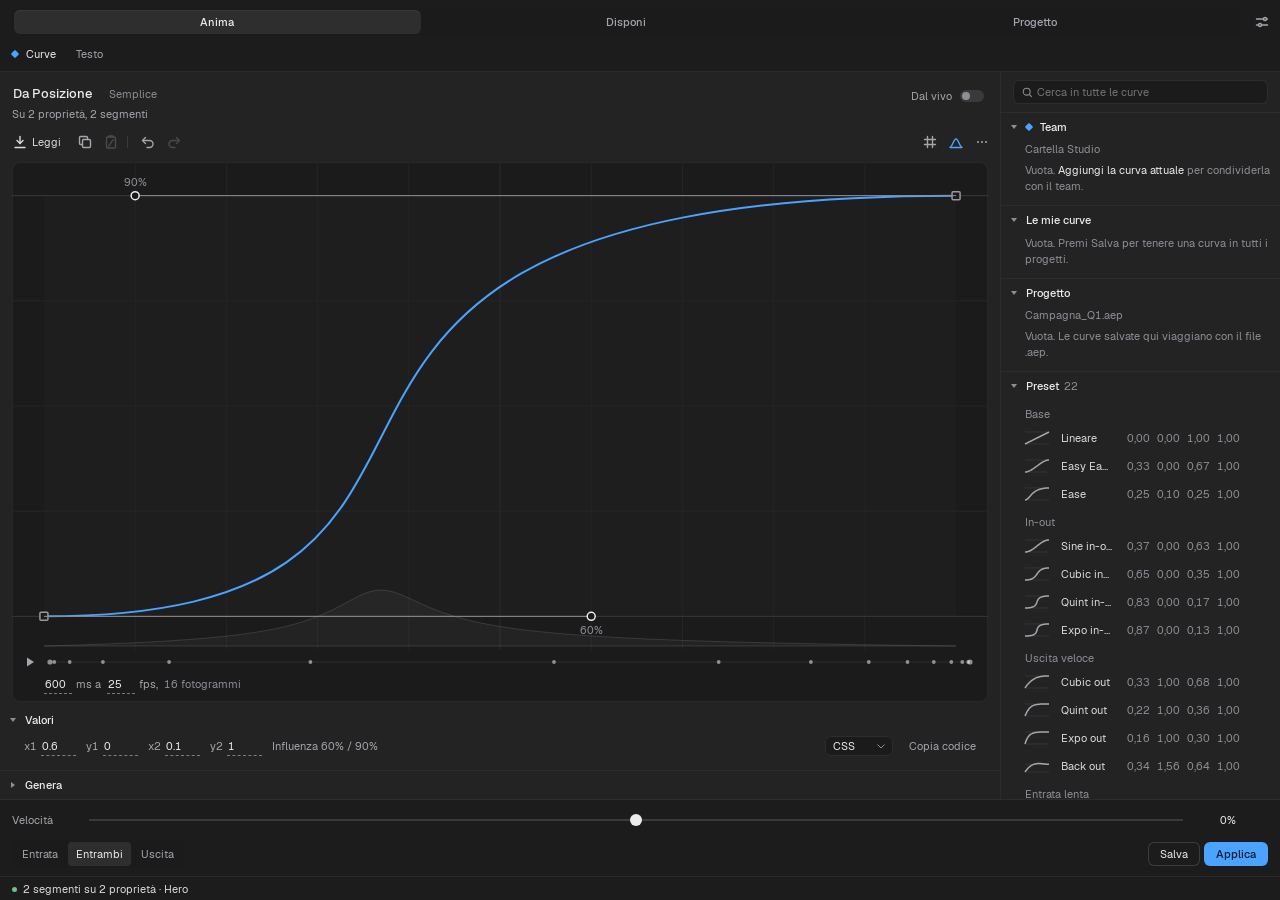
==== commit 73d2cdbb: "Allinea: tolta l'anteprima della comp Vin la trova inutile. Via anche inflect_layoutRead, che serviv" ====
--- a/panel.html
+++ b/panel.html
@@ -149,7 +149,6 @@
         <div class="vhead">
           <div class="vhead-txt"><strong class="vtitle" id="alSel">Allinea</strong><span class="vsub" id="alSub">Seleziona uno o più layer</span></div>
         </div>
-        <div class="vwell alwell"><svg id="alSvg" role="img" aria-label="Anteprima della composizione con i layer selezionati"></svg><span class="wellcap" id="alCap"></span></div>
         <div class="secs" id="alignWrap">
           <div class="sec-body flat alctl needs-sel">
             <div class="alrow">
--- a/css/style.css
+++ b/css/style.css
@@ -1168,17 +1168,6 @@
 
 /* --- 2.37 · Allinea, Utility, Analisi, Team come nel canvas ---------------- */
 /* Allinea */
-.alwell { height: 196px; }
-.alwell svg { display: block; width: 100%; height: 100%; }
-.alwell .alcomp { fill: #19191c; stroke: rgba(255,255,255,.14); }
-.alwell .almid { stroke: rgba(255,255,255,.05); fill: none; }
-.alwell .allayer { fill: rgba(236,236,239,.1); stroke: rgba(236,236,239,.5); }
-.alwell .alname { fill: var(--muted); font-size: 10px; }
-.alwell .alghost { fill: rgba(74,163,255,.12); stroke: var(--accent); stroke-width: 1.2; }
-.alwell .alpath { stroke: var(--accent); stroke-dasharray: 2 2; opacity: .7; fill: none; }
-.alwell .alsel { fill: none; stroke: var(--muted); stroke-dasharray: 3 3; }
-.alwell .alnone { fill: none; stroke: rgba(236,236,239,.3); stroke-dasharray: 3 3; }
-.alwell .wellcap { color: var(--muted); }
 .alctl { padding-top: 0; }
 .alrow { display: flex; align-items: center; gap: 8px; min-width: 0; }
 .alrow .seg { flex: 1 1 auto; display: flex; min-width: 0; }
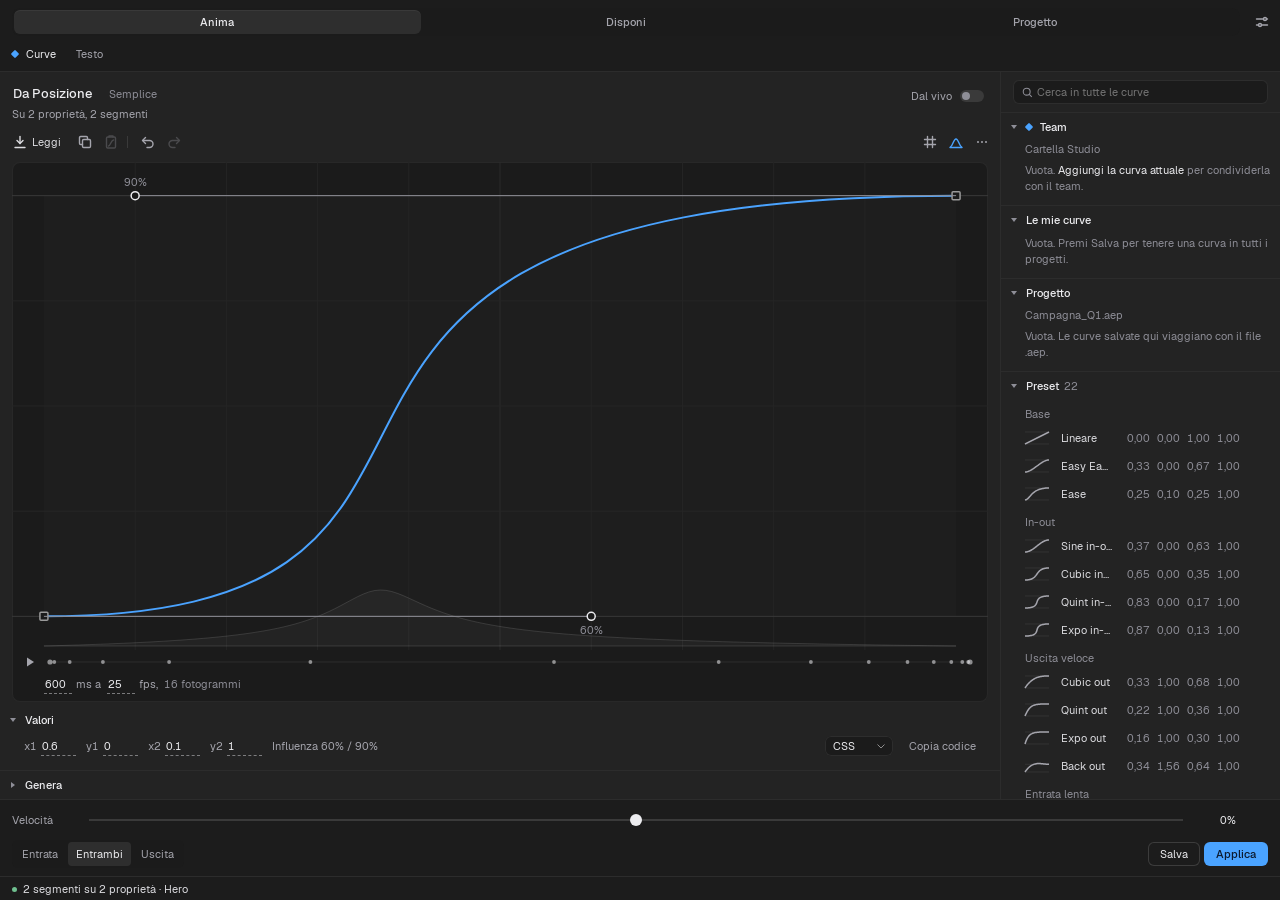
==== commit 57c1441e: "Motion Tools 2.38.0: file master del team - Team, sezione File master: .aep del NAS da importare con" ====
--- a/panel.html
+++ b/panel.html
@@ -426,6 +426,7 @@
           <div class="tmsetupbtns"><button class="btn primary" data-act="tm-folder">Scegli la cartella</button><button class="btn ghost" data-act="tm-later">Per ora solo qui</button></div>
         </div>
         <div class="secs" id="tmWrap">
+          <details class="sec" data-sec="tm-masters" open><summary>File master <span class="secn" id="tmNMasters"></span><span class="grow"></span><button class="btn sm ghost addbtn" data-act="tm-master-add" data-tip="Aggiungi un progetto .aep del NAS da importare con un clic"><svg viewBox="0 0 16 16"><path d="M8 3.5v9M3.5 8h9"/></svg>Master</button></summary><div class="sec-body" id="tmMasters"></div></details>
           <details class="sec" data-sec="tm-colors" open><summary>Palette <span class="secn" id="tmNColors"></span><span class="grow"></span><button class="btn sm ghost addbtn" data-act="tm-palette" data-tip="Crea una palette con i colori del cliente"><svg viewBox="0 0 16 16"><path d="M8 3.5v9M3.5 8h9"/></svg>Palette</button></summary><div class="sec-body" id="tmColors"></div></details>
           <details class="sec" data-sec="tm-text" open><summary>Animazioni di testo <span class="secn" id="tmNText"></span></summary><div class="sec-body" id="tmText"></div></details>
           <details class="sec" data-sec="tm-curves" open><summary>Curve <span class="secn" id="tmNCurves"></span><span class="grow"></span><button class="btn sm ghost addbtn" data-act="tm-lib" data-tip="Le curve del team sono anche nella Libreria">Apri in Libreria</button></summary><div class="sec-body" id="tmCurves"></div></details>
--- a/css/style.css
+++ b/css/style.css
@@ -1253,3 +1253,36 @@
   .view-align .tools .vsep { margin: 0; }
   .view-align .tools .tbtn svg { width: 16px; height: 16px; }
 }
+
+/* --- 2.38 · file master del team ------------------------------------------ */
+.msrow { border-radius: 8px; margin: 0 -8px 2px; }
+.msrow.is-open { background: var(--raised); box-shadow: inset 0 0 0 1px var(--accent); padding-bottom: 8px; margin-top: 4px; margin-bottom: 4px; }
+.mshead { width: 100%; display: flex; align-items: center; gap: 12px; padding: 8px; border: 0; border-radius: 8px; background: transparent; color: var(--text); font: inherit; text-align: left; cursor: pointer; min-width: 0; }
+.msrow:not(.is-open) .mshead:hover { background: var(--hover); }
+.mshead:focus-visible { outline: 2px solid var(--accent); outline-offset: -2px; }
+.msthumb { width: 72px; height: 40px; flex: none; border-radius: 6px; background: var(--well); box-shadow: inset 0 0 0 1px rgba(255,255,255,.06); overflow: hidden; display: flex; align-items: center; justify-content: center; color: var(--faint); }
+.msthumb img { width: 100%; height: 100%; object-fit: cover; display: block; }
+.msthumb svg { width: 20px; height: 20px; fill: none; stroke: currentColor; stroke-width: 1.5; stroke-linejoin: round; }
+.mstxt { flex: 1; min-width: 0; display: flex; flex-direction: column; gap: 2px; }
+.mstxt > span { white-space: nowrap; overflow: hidden; text-overflow: ellipsis; color: var(--muted); }
+.mstxt .msname { color: var(--strong); font-weight: 500; }
+.mstxt .mswarn { color: #e0a050; }
+.mscount, .msbusy { flex: none; color: var(--faint); font-variant-numeric: tabular-nums; white-space: nowrap; }
+.msbusy { color: var(--muted); }
+.msnote { margin: 0 8px 4px 92px; color: var(--muted); line-height: 16px; }
+.msnote.faint { color: var(--faint); }
+.msacts { display: flex; align-items: center; gap: 4px; margin: 4px 8px 0 92px; }
+.msacts .grow { flex: 1; }
+.mssheet { display: flex; flex-direction: column; gap: 12px; }
+.msfield { display: flex; flex-direction: column; gap: 4px; }
+.mslab { display: flex; justify-content: space-between; color: var(--muted); }
+.msfile { display: flex; align-items: center; gap: 4px; }
+.mspath { flex: 1; min-width: 0; height: 24px; line-height: 24px; padding: 0 8px; border-radius: 6px; background: var(--well); box-shadow: inset 0 0 0 1px rgba(255,255,255,.08); color: var(--strong); white-space: nowrap; overflow: hidden; text-overflow: ellipsis; box-sizing: border-box; }
+.mssheet .hint { margin: 0; white-space: nowrap; overflow: hidden; text-overflow: ellipsis; }
+.mssheet input[type="text"], .mssheet textarea { width: 100%; box-sizing: border-box; }
+@media (max-width: 300px) { .msnote, .msacts { margin-left: 8px; } }
+.mssheet label.msfield { display: flex; flex-direction: column; gap: 4px; }
+.mssheet label.check { display: flex; grid-template-columns: none; align-items: center; gap: 8px; color: var(--text); }
+.mssheet label.check input { width: auto; }
+.mssheet textarea { height: 40px; resize: none; }
+.mslab { width: 100%; gap: 8px; }
